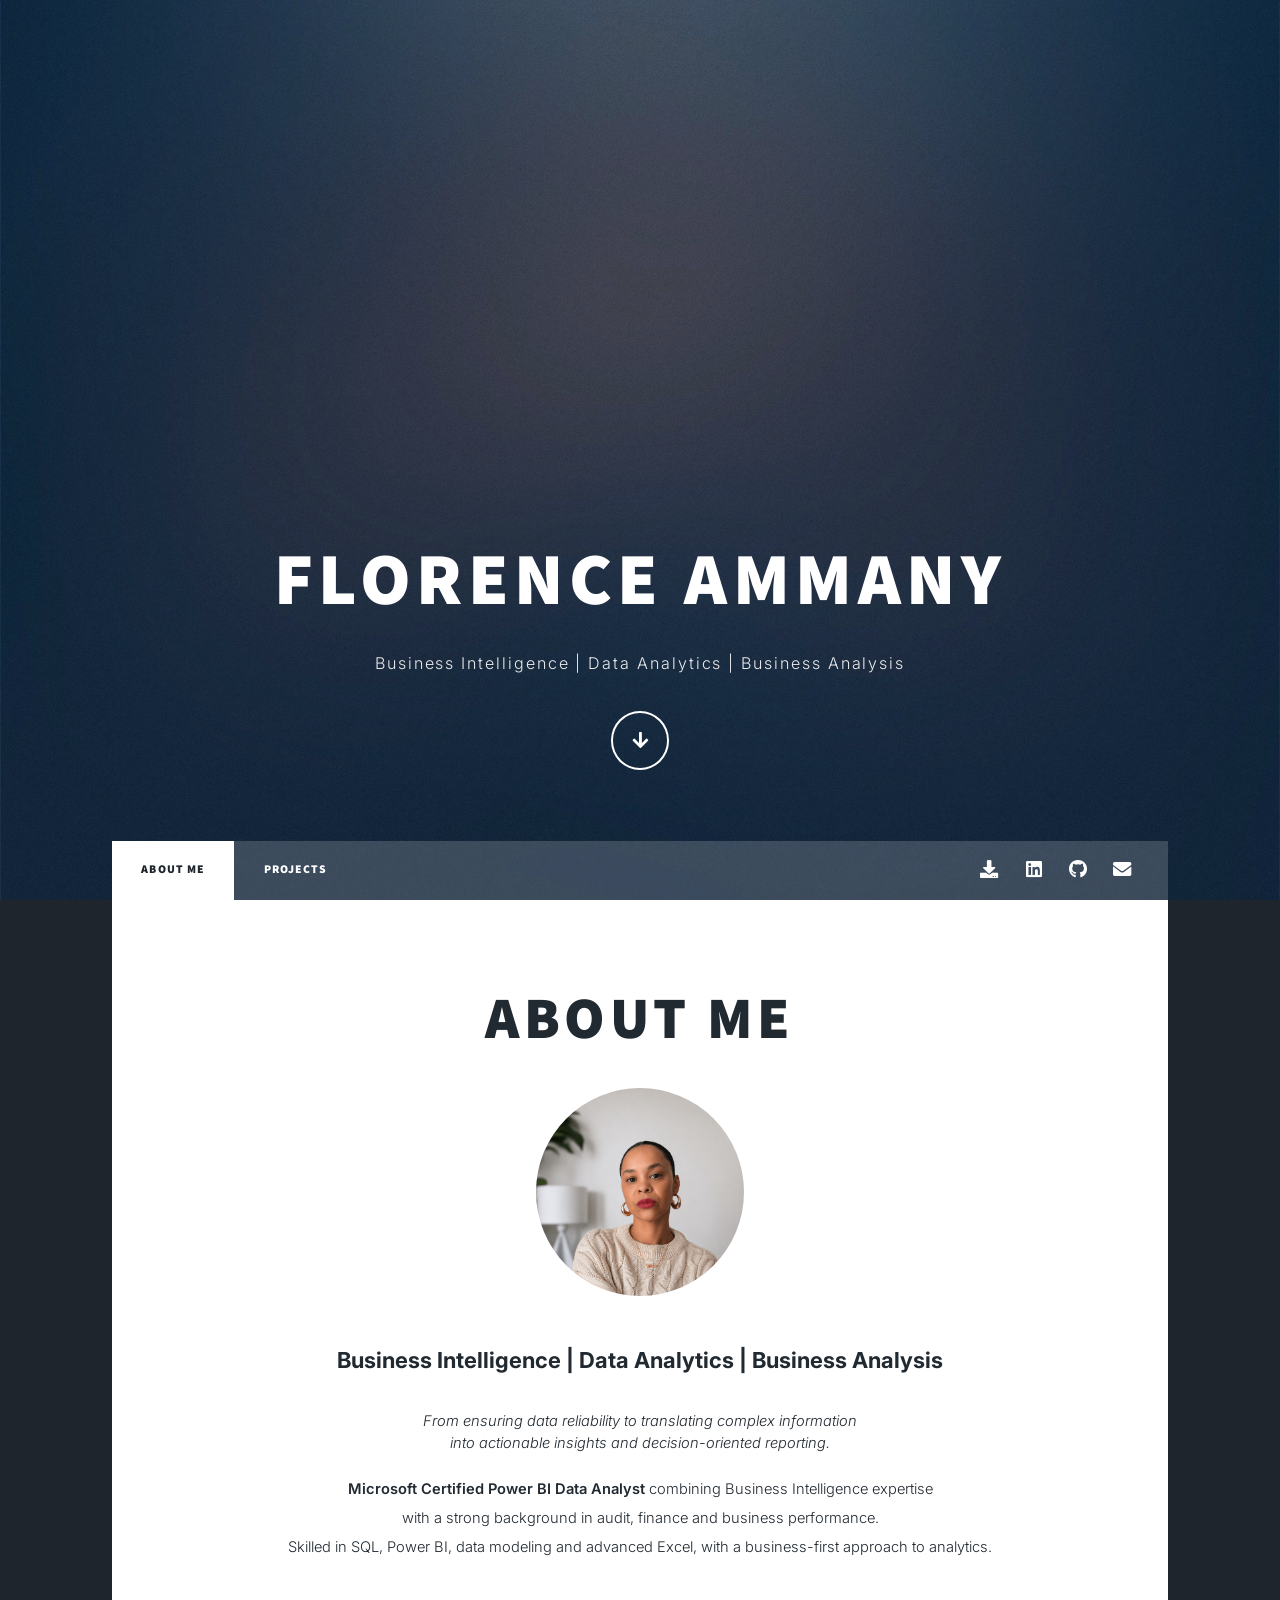
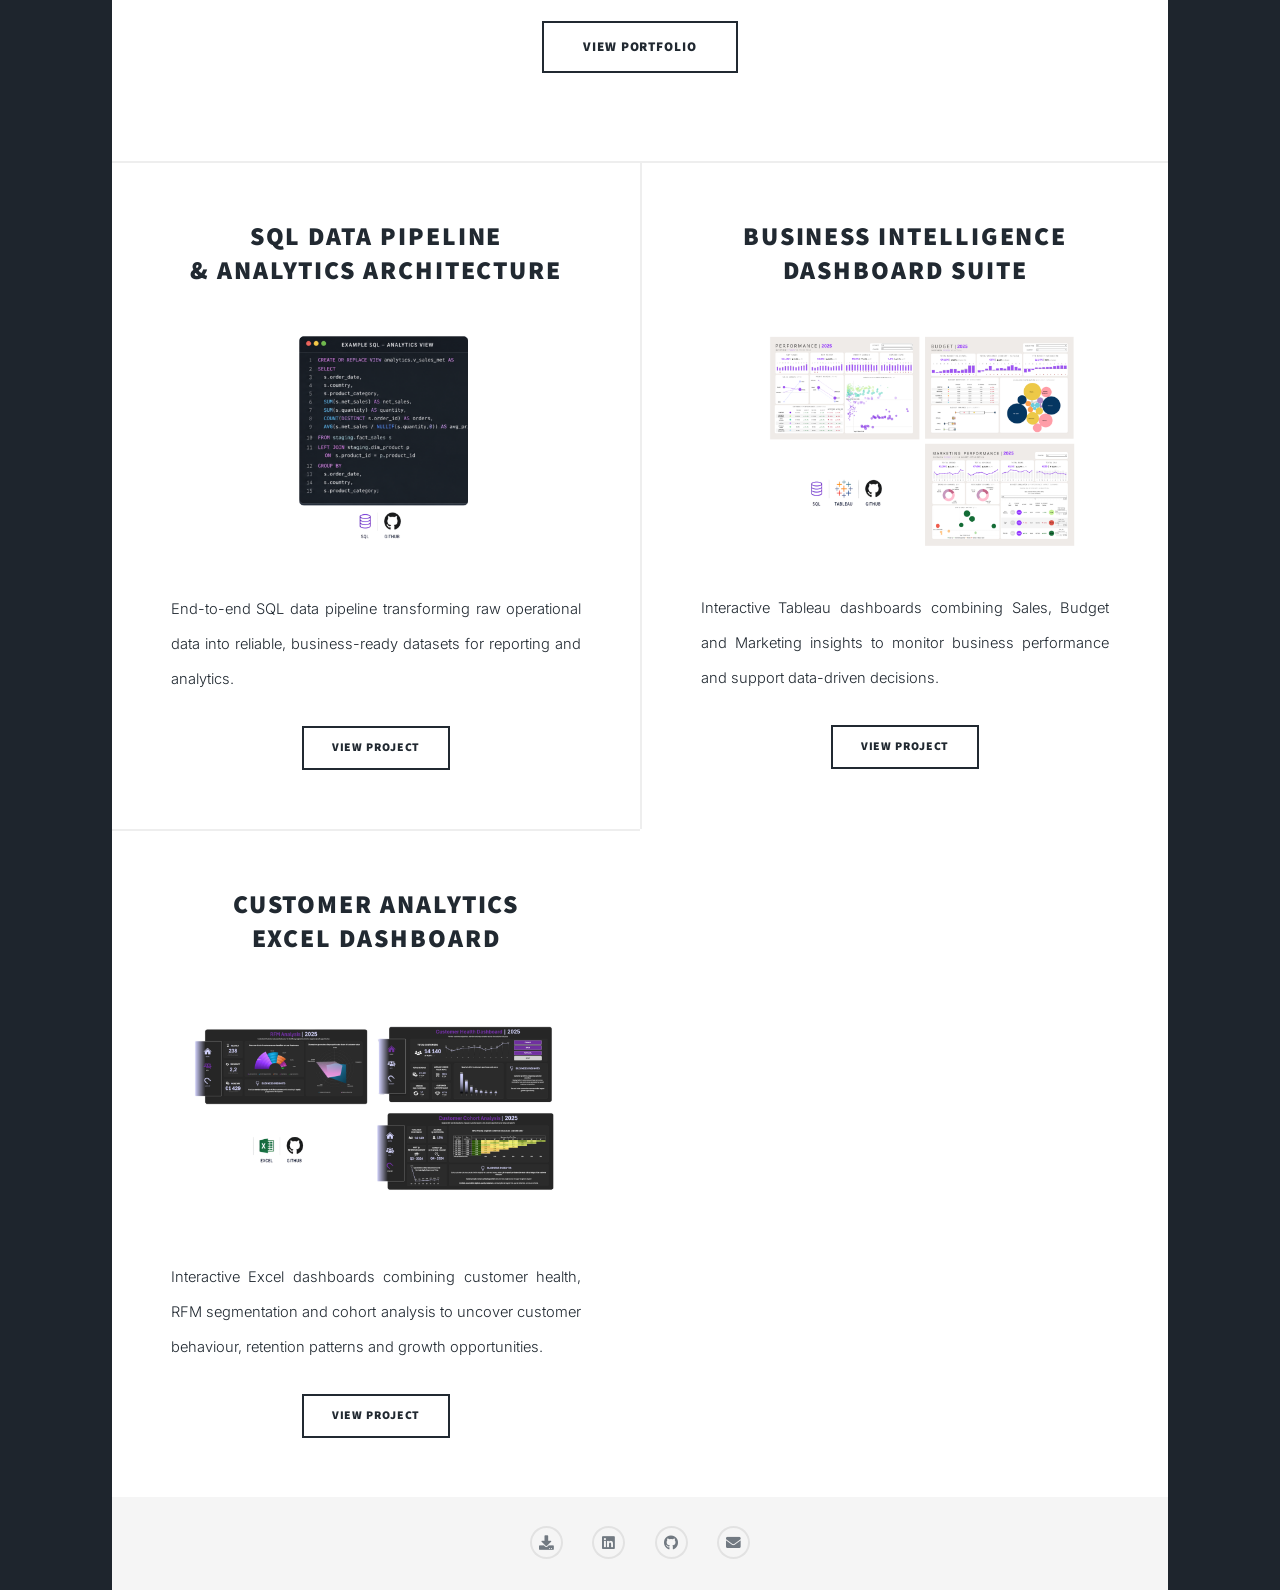
==== index.html @ 408c80a5 "Update index.html" ====
<!DOCTYPE HTML>
<!--
	Massively by HTML5 UP
	html5up.net | @ajlkn
	Free for personal and commercial use under the CCA 3.0 license (html5up.net/license)
-->
<html>
	<head>
		<title>Florence Ammany Portfolio</title>
		<meta charset="utf-8" />
		<meta name="viewport" content="width=device-width, initial-scale=1, user-scalable=no" />
		<link rel="stylesheet" href="assets/css/main.css" />
		<link rel="preconnect" href="https://fonts.googleapis.com">
		<link rel="preconnect" href="https://fonts.gstatic.com" crossorigin>
		<link href="https://fonts.googleapis.com/css2?family=Inter:wght@300;400;500;600&display=swap" rel="stylesheet">
		<noscript><link rel="stylesheet" href="assets/css/noscript.css" /></noscript>
	</head>
	<body class="is-preload">

		<!-- Wrapper -->
			<div id="wrapper" class="fade-in">

				<!-- Intro -->
					<div id="intro">
						<h1>Florence Ammany
						</h1>
						<p class="job-title"> Business Intelligence | Data Analytics | Business Analysis</p>
						<ul class="actions">
							<li><a href="#header" class="button icon solid solo fa-arrow-down scrolly">Continue</a></li>
						</ul>
					</div>

				<!-- Header -->
					<header id="header">
						<a href="index.html" class="logo">Portfolio</a>
					</header>

				<!-- Nav -->
					<nav id="nav">
						<ul class="links">
							<li class="active"><a href="index.html">About Me</a></li>
							<li><a href="#projects" class="scrolly">Projects</a></li>
						</ul>
						<ul class="icons">
							<li><a href="documents/Florence_Ammany_CV.pdf" class="icon solid fa-download" target="_blank" download><span class="label">Download CV</span></a></li>
							<li><a href="https://www.linkedin.com/in/florence-ammany-75029a367/" class="icon brands fa-linkedin"><span class="label">LinkedIn</span></a></li>
							<li><a href="https://github.com/ammflo-ops" class="icon brands fa-github"><span class="label">GitHub</span></a></li>
							<li><a href="mailto:ammany.florence@gmail.com"class="icon solid fa-envelope"><span class="label">Email</span></a></li>
						</ul>
					</nav>

				<!-- Main -->
					<div id="main">

						<!-- Featured Post -->
							<article class="post featured">
								<header class="major">
									<h2>About me</h2>
									<a href="#" class="image profile"><img src="images/FA.png" alt="Florence Ammany" /></a>
									<p><strong class="about-title">Business Intelligence | Data Analytics | Business Analysis</strong><br /></p>
									<p class="tagline">From ensuring data reliability to translating complex information<br />into actionable insights and decision-oriented reporting.</p>
									<p class="about-description"><strong>Microsoft Certified Power BI Data Analyst </strong>combining Business Intelligence expertise<br />with a strong background in audit, finance and business performance.
<br />Skilled in SQL, Power BI, data modeling and advanced Excel, with a business-first approach to analytics.</p>
								</header>
								<ul class="actions special">
									<li><a href="#projects" class="button large scrolly">View Portfolio</a></li>
								</ul>
							</article>

						<!-- Posts -->
							<section id="projects" class="posts">
								<article>
									<header>
										<h2>SQL Data Pipeline<br />
										& Analytics Architecture</h2>
									</header>
									<a href="https://github.com/ammflo-ops/NAVA-00-Technical-Foundation/blob/main/README.md" class="image fit"><img src="images/sql.png" alt="photo" /></a>
									<p>End-to-end SQL data pipeline transforming raw operational data into reliable, business-ready datasets for reporting and analytics.</p>
									<ul class="actions special">
										<li><a href="https://github.com/ammflo-ops/NAVA-00-Technical-Foundation/blob/main/README.md" class="button">View Project</a></li>
									</ul>
								</article>
								<article>
									<header>
										<h2>Business Intelligence<br />
										Dashboard Suite</h2>
									</header>
									<a href="https://github.com/ammflo-ops/NAVA-Business-Intelligence-Portfolio/blob/main/README.md" class="image fit"><img src="images/business_intelligence.png" alt="" /></a>
									<p>Interactive Tableau dashboards combining Sales, Budget and Marketing insights to monitor business performance and support data-driven decisions.</p>
									<ul class="actions special">
										<li><a href="https://github.com/ammflo-ops/NAVA-Business-Intelligence-Portfolio/blob/main/README.md" class="button">View Project</a></li>
									</ul>
								</article>
								<article>
									<header>
										<h2>CUSTOMER ANALYTICS<br />
										Excel dashboard</h2>
									</header>
									<a href="https://github.com/ammflo-ops/NAVA-Customer-Analytics-Excel/blob/main/README.md" class="image fit"><img src="images/customers.png" alt="" /></a>
									<p>Interactive Excel dashboards combining customer health, RFM segmentation and cohort analysis to uncover customer behaviour, retention patterns and growth opportunities.</p>
									<ul class="actions special">
										<li><a href="https://github.com/ammflo-ops/NAVA-Customer-Analytics-Excel/blob/main/README.md" class="button">View Project</a></li>
									</ul>
								</article>
							</section>

						

					</div>

				<!-- Footer -->
					<footer id="footer">
    <section class="footer-content">

        <ul class="icons alt">
            <li>
                <a href="documents/Florence_Ammany_CV.pdf"
                   class="icon solid fa-download"
                   target="_blank"
                   download>
                    <span class="label">Download CV</span>
                </a>
            </li>

            <li>
                <a href="https://www.linkedin.com/in/florence-ammany-75029a367/"
                   class="icon brands fa-linkedin"
                   target="_blank">
                    <span class="label">LinkedIn</span>
                </a>
            </li>

            <li>
                <a href="https://github.com/ammflo-ops"
                   class="icon brands fa-github"
                   target="_blank">
                    <span class="label">GitHub</span>
                </a>
            </li>
			<li>
        <a href="mailto:ammany.florence@gmail.com"
           class="icon solid fa-envelope">
            <span class="label">Email</span>
        </a>
    </li>
        </ul>

			</div>

		<!-- Scripts -->
			<script src="assets/js/jquery.min.js"></script>
			<script src="assets/js/jquery.scrollex.min.js"></script>
			<script src="assets/js/jquery.scrolly.min.js"></script>
			<script src="assets/js/browser.min.js"></script>
			<script src="assets/js/breakpoints.min.js"></script>
			<script src="assets/js/util.js"></script>
			<script src="assets/js/main.js"></script>

	</body>
</html>
---- assets/css/main.css ----
@import url(fontawesome-all.min.css);
@import url("https://fonts.googleapis.com/css?family=Merriweather:300,700,300italic,700italic|Source+Sans+Pro:900");

/*
	Massively by HTML5 UP
	html5up.net | @ajlkn
	Free for personal and commercial use under the CCA 3.0 license (html5up.net/license)
*/

html, body, div, span, applet, object,
iframe, h1, h2, h3, h4, h5, h6, p, blockquote,
pre, a, abbr, acronym, address, big, cite,
code, del, dfn, em, img, ins, kbd, q, s, samp,
small, strike, strong, sub, sup, tt, var, b,
u, i, center, dl, dt, dd, ol, ul, li, fieldset,
form, label, legend, table, caption, tbody,
tfoot, thead, tr, th, td, article, aside,
canvas, details, embed, figure, figcaption,
footer, header, hgroup, menu, nav, output, ruby,
section, summary, time, mark, audio, video {
	margin: 0;
	padding: 0;
	border: 0;
	font-size: 100%;
	font: inherit;
	vertical-align: baseline;}

article, aside, details, figcaption, figure,
footer, header, hgroup, menu, nav, section {
	display: block;}

body {
	line-height: 1;
}

ol, ul {
	list-style: none;
}

blockquote, q {
	quotes: none;
}

	blockquote:before, blockquote:after, q:before, q:after {
		content: '';
		content: none;
	}

table {
	border-collapse: collapse;
	border-spacing: 0;
}

body {
	-webkit-text-size-adjust: none;
}

mark {
	background-color: transparent;
	color: inherit;
}

input::-moz-focus-inner {
	border: 0;
	padding: 0;
}

input, select, textarea {
	-moz-appearance: none;
	-webkit-appearance: none;
	-ms-appearance: none;
	appearance: none;
}

/* Basic */

	@-ms-viewport {
		width: device-width;
	}

	body {
		-ms-overflow-style: scrollbar;
	}

	@media screen and (max-width: 480px) {

		html, body {
			min-width: 320px;
		}

	}

	html {
		box-sizing: border-box;
	}

	*, *:before, *:after {
		box-sizing: inherit;
	}

	body {
		background-color: #1e252d;
	}

		body.is-preload *, body.is-preload *:before, body.is-preload *:after {
			-moz-animation: none !important;
			-webkit-animation: none !important;
			-ms-animation: none !important;
			animation: none !important;
			-moz-transition: none !important;
			-webkit-transition: none !important;
			-ms-transition: none !important;
			transition: none !important;
		}

/* Type */

	html {
		font-size: 16pt;
	}

		@media screen and (max-width: 1680px) {

			html {
				font-size: 12pt;
			}

		}

		@media screen and (max-width: 1280px) {

			html {
				font-size: 11pt;
			}

		}

		@media screen and (max-width: 360px) {

			html {
				font-size: 10pt;
			}

		}

	body {
		color: #212931;
	}

	body, input, select, textarea {
		font-family: "Inter", sans-serif;
		font-weight: 300;
		font-size: 1rem;
		line-height: 2.375;
	}

	a {
		-moz-transition: color 0.2s ease-in-out, background-color 0.2s ease-in-out, border-color 0.2s ease-in-out, box-shadow 0.2s ease-in-out;
		-webkit-transition: color 0.2s ease-in-out, background-color 0.2s ease-in-out, border-color 0.2s ease-in-out, box-shadow 0.2s ease-in-out;
		-ms-transition: color 0.2s ease-in-out, background-color 0.2s ease-in-out, border-color 0.2s ease-in-out, box-shadow 0.2s ease-in-out;
		transition: color 0.2s ease-in-out, background-color 0.2s ease-in-out, border-color 0.2s ease-in-out, box-shadow 0.2s ease-in-out;
		border-bottom: dotted 1px;
		text-decoration: none;
	}

		a:hover {
			border-bottom-color: transparent;
		}

	strong, b {
		font-weight: 600;
	}

	em, i {
		font-style: normal;
	}

	p {
		text-align: justify;
		margin: 0 0 2rem 0;
	}

	h1, h2, h3, h4, h5, h6 {
		font-family: "Source Sans Pro", Helvetica, sans-serif;
		font-weight: 900;
		line-height: 1.5;
		letter-spacing: 0.075em;
		text-transform: uppercase;
		margin: 0 0 1rem 0;
	}

		h1 a, h2 a, h3 a, h4 a, h5 a, h6 a {
			border-bottom: 0;
			color: inherit;
			text-decoration: none;
		}

	h1 {
		font-size: 4rem;
		line-height: 1.1;
		margin: 0 0 2rem 0;
	}

	h2 {
		font-size: 1.75rem;
		line-height: 1.3;
		margin: 0 0 1.5rem 0;
	}

	h3 {
		font-size: 1.25rem;
		margin: 0 0 1.5rem 0;
	}

	h4 {
		font-size: 1rem;
	}

	h5 {
		font-size: 0.9rem;
	}

	h6 {
		font-size: 0.8rem;
	}

	sub {
		font-size: 0.8rem;
		position: relative;
		top: 0.5rem;
	}

	sup {
		font-size: 0.8rem;
		position: relative;
		top: -0.5rem;
	}

	blockquote {
		border-left: solid 4px;
		font-style: normal;
		margin: 0 0 2rem 0;
		padding: 0.5rem 0 0.5rem 2rem;
	}

	code {
		border: solid 2px;
		font-family: "Courier New", monospace;
		font-size: 0.9rem;
		margin: 0 0.25rem;
		padding: 0.25rem 0.65rem;
	}

	pre {
		-webkit-overflow-scrolling: touch;
		font-family: "Courier New", monospace;
		font-size: 0.9rem;
		margin: 0 0 2rem 0;
	}

		pre code {
			display: block;
			line-height: 1.75;
			padding: 1rem 1.5rem;
			overflow-x: auto;
		}

	hr {
		border: 0;
		border-bottom: solid 2px;
		margin: 3rem 0;
	}

		hr.major {
			margin: 5rem 0;
		}

	.align-left {
		text-align: left;
	}

	.align-center {
		text-align: center;
	}

	.align-right {
		text-align: right;
	}

	input, select, textarea {
		color: #212931;
	}

	a {
		color: #212931;
		border-bottom-color: rgba(33, 41, 49, 0.5);
	}

		a:hover {
			border-bottom-color: transparent;
			color: #18bfef !important;
		}

	strong, b {
		color: #212931;
	}

	h1, h2, h3, h4, h5, h6 {
		color: #212931;
	}

	blockquote {
		border-left-color: #eeeeee;
	}

	code {
		background: rgba(220, 220, 220, 0.25);
		border-color: #eeeeee;
	}

	hr {
		border-bottom-color: #eeeeee;
	}

/* Row */

	.row {
		display: flex;
		flex-wrap: wrap;
		box-sizing: border-box;
		align-items: stretch;
	}

		.row > * {
			box-sizing: border-box;
		}

		.row.gtr-uniform > * > :last-child {
			margin-bottom: 0;
		}

		.row.aln-left {
			justify-content: flex-start;
		}

		.row.aln-center {
			justify-content: center;
		}

		.row.aln-right {
			justify-content: flex-end;
		}

		.row.aln-top {
			align-items: flex-start;
		}

		.row.aln-middle {
			align-items: center;
		}

		.row.aln-bottom {
			align-items: flex-end;
		}

		.row > .imp {
			order: -1;
		}

		.row > .col-1 {
			width: 8.33333%;
		}

		.row > .off-1 {
			margin-left: 8.33333%;
		}

		.row > .col-2 {
			width: 16.66667%;
		}

		.row > .off-2 {
			margin-left: 16.66667%;
		}

		.row > .col-3 {
			width: 25%;
		}

		.row > .off-3 {
			margin-left: 25%;
		}

		.row > .col-4 {
			width: 33.33333%;
		}

		.row > .off-4 {
			margin-left: 33.33333%;
		}

		.row > .col-5 {
			width: 41.66667%;
		}

		.row > .off-5 {
			margin-left: 41.66667%;
		}

		.row > .col-6 {
			width: 50%;
		}

		.row > .off-6 {
			margin-left: 50%;
		}

		.row > .col-7 {
			width: 58.33333%;
		}

		.row > .off-7 {
			margin-left: 58.33333%;
		}

		.row > .col-8 {
			width: 66.66667%;
		}

		.row > .off-8 {
			margin-left: 66.66667%;
		}

		.row > .col-9 {
			width: 75%;
		}

		.row > .off-9 {
			margin-left: 75%;
		}

		.row > .col-10 {
			width: 83.33333%;
		}

		.row > .off-10 {
			margin-left: 83.33333%;
		}

		.row > .col-11 {
			width: 91.66667%;
		}

		.row > .off-11 {
			margin-left: 91.66667%;
		}

		.row > .col-12 {
			width: 100%;
		}

		.row > .off-12 {
			margin-left: 100%;
		}

		.row.gtr-0 {
			margin-top: 0;
			margin-left: 0rem;
		}

			.row.gtr-0 > * {
				padding: 0 0 0 0rem;
			}

			.row.gtr-0.gtr-uniform {
				margin-top: 0rem;
			}

				.row.gtr-0.gtr-uniform > * {
					padding-top: 0rem;
				}

		.row.gtr-25 {
			margin-top: 0;
			margin-left: -0.375rem;
		}

			.row.gtr-25 > * {
				padding: 0 0 0 0.375rem;
			}

			.row.gtr-25.gtr-uniform {
				margin-top: -0.375rem;
			}

				.row.gtr-25.gtr-uniform > * {
					padding-top: 0.375rem;
				}

		.row.gtr-50 {
			margin-top: 0;
			margin-left: -0.75rem;
		}

			.row.gtr-50 > * {
				padding: 0 0 0 0.75rem;
			}

			.row.gtr-50.gtr-uniform {
				margin-top: -0.75rem;
			}

				.row.gtr-50.gtr-uniform > * {
					padding-top: 0.75rem;
				}

		.row {
			margin-top: 0;
			margin-left: -1.5rem;
		}

			.row > * {
				padding: 0 0 0 1.5rem;
			}

			.row.gtr-uniform {
				margin-top: -1.5rem;
			}

				.row.gtr-uniform > * {
					padding-top: 1.5rem;
				}

		.row.gtr-150 {
			margin-top: 0;
			margin-left: -2.25rem;
		}

			.row.gtr-150 > * {
				padding: 0 0 0 2.25rem;
			}

			.row.gtr-150.gtr-uniform {
				margin-top: -2.25rem;
			}

				.row.gtr-150.gtr-uniform > * {
					padding-top: 2.25rem;
				}

		.row.gtr-200 {
			margin-top: 0;
			margin-left: -3rem;
		}

			.row.gtr-200 > * {
				padding: 0 0 0 3rem;
			}

			.row.gtr-200.gtr-uniform {
				margin-top: -3rem;
			}

				.row.gtr-200.gtr-uniform > * {
					padding-top: 3rem;
				}

		@media screen and (max-width: 1680px) {

			.row {
				display: flex;
				flex-wrap: wrap;
				box-sizing: border-box;
				align-items: stretch;
			}

				.row > * {
					box-sizing: border-box;
				}

				.row.gtr-uniform > * > :last-child {
					margin-bottom: 0;
				}

				.row.aln-left {
					justify-content: flex-start;
				}

				.row.aln-center {
					justify-content: center;
				}

				.row.aln-right {
					justify-content: flex-end;
				}

				.row.aln-top {
					align-items: flex-start;
				}

				.row.aln-middle {
					align-items: center;
				}

				.row.aln-bottom {
					align-items: flex-end;
				}

				.row > .imp-xlarge {
					order: -1;
				}

				.row > .col-1-xlarge {
					width: 8.33333%;
				}

				.row > .off-1-xlarge {
					margin-left: 8.33333%;
				}

				.row > .col-2-xlarge {
					width: 16.66667%;
				}

				.row > .off-2-xlarge {
					margin-left: 16.66667%;
				}

				.row > .col-3-xlarge {
					width: 25%;
				}

				.row > .off-3-xlarge {
					margin-left: 25%;
				}

				.row > .col-4-xlarge {
					width: 33.33333%;
				}

				.row > .off-4-xlarge {
					margin-left: 33.33333%;
				}

				.row > .col-5-xlarge {
					width: 41.66667%;
				}

				.row > .off-5-xlarge {
					margin-left: 41.66667%;
				}

				.row > .col-6-xlarge {
					width: 50%;
				}

				.row > .off-6-xlarge {
					margin-left: 50%;
				}

				.row > .col-7-xlarge {
					width: 58.33333%;
				}

				.row > .off-7-xlarge {
					margin-left: 58.33333%;
				}

				.row > .col-8-xlarge {
					width: 66.66667%;
				}

				.row > .off-8-xlarge {
					margin-left: 66.66667%;
				}

				.row > .col-9-xlarge {
					width: 75%;
				}

				.row > .off-9-xlarge {
					margin-left: 75%;
				}

				.row > .col-10-xlarge {
					width: 83.33333%;
				}

				.row > .off-10-xlarge {
					margin-left: 83.33333%;
				}

				.row > .col-11-xlarge {
					width: 91.66667%;
				}

				.row > .off-11-xlarge {
					margin-left: 91.66667%;
				}

				.row > .col-12-xlarge {
					width: 100%;
				}

				.row > .off-12-xlarge {
					margin-left: 100%;
				}

				.row.gtr-0 {
					margin-top: 0;
					margin-left: 0rem;
				}

					.row.gtr-0 > * {
						padding: 0 0 0 0rem;
					}

					.row.gtr-0.gtr-uniform {
						margin-top: 0rem;
					}

						.row.gtr-0.gtr-uniform > * {
							padding-top: 0rem;
						}

				.row.gtr-25 {
					margin-top: 0;
					margin-left: -0.375rem;
				}

					.row.gtr-25 > * {
						padding: 0 0 0 0.375rem;
					}

					.row.gtr-25.gtr-uniform {
						margin-top: -0.375rem;
					}

						.row.gtr-25.gtr-uniform > * {
							padding-top: 0.375rem;
						}

				.row.gtr-50 {
					margin-top: 0;
					margin-left: -0.75rem;
				}

					.row.gtr-50 > * {
						padding: 0 0 0 0.75rem;
					}

					.row.gtr-50.gtr-uniform {
						margin-top: -0.75rem;
					}

						.row.gtr-50.gtr-uniform > * {
							padding-top: 0.75rem;
						}

				.row {
					margin-top: 0;
					margin-left: -1.5rem;
				}

					.row > * {
						padding: 0 0 0 1.5rem;
					}

					.row.gtr-uniform {
						margin-top: -1.5rem;
					}

						.row.gtr-uniform > * {
							padding-top: 1.5rem;
						}

				.row.gtr-150 {
					margin-top: 0;
					margin-left: -2.25rem;
				}

					.row.gtr-150 > * {
						padding: 0 0 0 2.25rem;
					}

					.row.gtr-150.gtr-uniform {
						margin-top: -2.25rem;
					}

						.row.gtr-150.gtr-uniform > * {
							padding-top: 2.25rem;
						}

				.row.gtr-200 {
					margin-top: 0;
					margin-left: -3rem;
				}

					.row.gtr-200 > * {
						padding: 0 0 0 3rem;
					}

					.row.gtr-200.gtr-uniform {
						margin-top: -3rem;
					}

						.row.gtr-200.gtr-uniform > * {
							padding-top: 3rem;
						}

		}

		@media screen and (max-width: 1280px) {

			.row {
				display: flex;
				flex-wrap: wrap;
				box-sizing: border-box;
				align-items: stretch;
			}

				.row > * {
					box-sizing: border-box;
				}

				.row.gtr-uniform > * > :last-child {
					margin-bottom: 0;
				}

				.row.aln-left {
					justify-content: flex-start;
				}

				.row.aln-center {
					justify-content: center;
				}

				.row.aln-right {
					justify-content: flex-end;
				}

				.row.aln-top {
					align-items: flex-start;
				}

				.row.aln-middle {
					align-items: center;
				}

				.row.aln-bottom {
					align-items: flex-end;
				}

				.row > .imp-large {
					order: -1;
				}

				.row > .col-1-large {
					width: 8.33333%;
				}

				.row > .off-1-large {
					margin-left: 8.33333%;
				}

				.row > .col-2-large {
					width: 16.66667%;
				}

				.row > .off-2-large {
					margin-left: 16.66667%;
				}

				.row > .col-3-large {
					width: 25%;
				}

				.row > .off-3-large {
					margin-left: 25%;
				}

				.row > .col-4-large {
					width: 33.33333%;
				}

				.row > .off-4-large {
					margin-left: 33.33333%;
				}

				.row > .col-5-large {
					width: 41.66667%;
				}

				.row > .off-5-large {
					margin-left: 41.66667%;
				}

				.row > .col-6-large {
					width: 50%;
				}

				.row > .off-6-large {
					margin-left: 50%;
				}

				.row > .col-7-large {
					width: 58.33333%;
				}

				.row > .off-7-large {
					margin-left: 58.33333%;
				}

				.row > .col-8-large {
					width: 66.66667%;
				}

				.row > .off-8-large {
					margin-left: 66.66667%;
				}

				.row > .col-9-large {
					width: 75%;
				}

				.row > .off-9-large {
					margin-left: 75%;
				}

				.row > .col-10-large {
					width: 83.33333%;
				}

				.row > .off-10-large {
					margin-left: 83.33333%;
				}

				.row > .col-11-large {
					width: 91.66667%;
				}

				.row > .off-11-large {
					margin-left: 91.66667%;
				}

				.row > .col-12-large {
					width: 100%;
				}

				.row > .off-12-large {
					margin-left: 100%;
				}

				.row.gtr-0 {
					margin-top: 0;
					margin-left: 0rem;
				}

					.row.gtr-0 > * {
						padding: 0 0 0 0rem;
					}

					.row.gtr-0.gtr-uniform {
						margin-top: 0rem;
					}

						.row.gtr-0.gtr-uniform > * {
							padding-top: 0rem;
						}

				.row.gtr-25 {
					margin-top: 0;
					margin-left: -0.375rem;
				}

					.row.gtr-25 > * {
						padding: 0 0 0 0.375rem;
					}

					.row.gtr-25.gtr-uniform {
						margin-top: -0.375rem;
					}

						.row.gtr-25.gtr-uniform > * {
							padding-top: 0.375rem;
						}

				.row.gtr-50 {
					margin-top: 0;
					margin-left: -0.75rem;
				}

					.row.gtr-50 > * {
						padding: 0 0 0 0.75rem;
					}

					.row.gtr-50.gtr-uniform {
						margin-top: -0.75rem;
					}

						.row.gtr-50.gtr-uniform > * {
							padding-top: 0.75rem;
						}

				.row {
					margin-top: 0;
					margin-left: -1.5rem;
				}

					.row > * {
						padding: 0 0 0 1.5rem;
					}

					.row.gtr-uniform {
						margin-top: -1.5rem;
					}

						.row.gtr-uniform > * {
							padding-top: 1.5rem;
						}

				.row.gtr-150 {
					margin-top: 0;
					margin-left: -2.25rem;
				}

					.row.gtr-150 > * {
						padding: 0 0 0 2.25rem;
					}

					.row.gtr-150.gtr-uniform {
						margin-top: -2.25rem;
					}

						.row.gtr-150.gtr-uniform > * {
							padding-top: 2.25rem;
						}

				.row.gtr-200 {
					margin-top: 0;
					margin-left: -3rem;
				}

					.row.gtr-200 > * {
						padding: 0 0 0 3rem;
					}

					.row.gtr-200.gtr-uniform {
						margin-top: -3rem;
					}

						.row.gtr-200.gtr-uniform > * {
							padding-top: 3rem;
						}

		}

		@media screen and (max-width: 980px) {

			.row {
				display: flex;
				flex-wrap: wrap;
				box-sizing: border-box;
				align-items: stretch;
			}

				.row > * {
					box-sizing: border-box;
				}

				.row.gtr-uniform > * > :last-child {
					margin-bottom: 0;
				}

				.row.aln-left {
					justify-content: flex-start;
				}

				.row.aln-center {
					justify-content: center;
				}

				.row.aln-right {
					justify-content: flex-end;
				}

				.row.aln-top {
					align-items: flex-start;
				}

				.row.aln-middle {
					align-items: center;
				}

				.row.aln-bottom {
					align-items: flex-end;
				}

				.row > .imp-medium {
					order: -1;
				}

				.row > .col-1-medium {
					width: 8.33333%;
				}

				.row > .off-1-medium {
					margin-left: 8.33333%;
				}

				.row > .col-2-medium {
					width: 16.66667%;
				}

				.row > .off-2-medium {
					margin-left: 16.66667%;
				}

				.row > .col-3-medium {
					width: 25%;
				}

				.row > .off-3-medium {
					margin-left: 25%;
				}

				.row > .col-4-medium {
					width: 33.33333%;
				}

				.row > .off-4-medium {
					margin-left: 33.33333%;
				}

				.row > .col-5-medium {
					width: 41.66667%;
				}

				.row > .off-5-medium {
					margin-left: 41.66667%;
				}

				.row > .col-6-medium {
					width: 50%;
				}

				.row > .off-6-medium {
					margin-left: 50%;
				}

				.row > .col-7-medium {
					width: 58.33333%;
				}

				.row > .off-7-medium {
					margin-left: 58.33333%;
				}

				.row > .col-8-medium {
					width: 66.66667%;
				}

				.row > .off-8-medium {
					margin-left: 66.66667%;
				}

				.row > .col-9-medium {
					width: 75%;
				}

				.row > .off-9-medium {
					margin-left: 75%;
				}

				.row > .col-10-medium {
					width: 83.33333%;
				}

				.row > .off-10-medium {
					margin-left: 83.33333%;
				}

				.row > .col-11-medium {
					width: 91.66667%;
				}

				.row > .off-11-medium {
					margin-left: 91.66667%;
				}

				.row > .col-12-medium {
					width: 100%;
				}

				.row > .off-12-medium {
					margin-left: 100%;
				}

				.row.gtr-0 {
					margin-top: 0;
					margin-left: 0rem;
				}

					.row.gtr-0 > * {
						padding: 0 0 0 0rem;
					}

					.row.gtr-0.gtr-uniform {
						margin-top: 0rem;
					}

						.row.gtr-0.gtr-uniform > * {
							padding-top: 0rem;
						}

				.row.gtr-25 {
					margin-top: 0;
					margin-left: -0.375rem;
				}

					.row.gtr-25 > * {
						padding: 0 0 0 0.375rem;
					}

					.row.gtr-25.gtr-uniform {
						margin-top: -0.375rem;
					}

						.row.gtr-25.gtr-uniform > * {
							padding-top: 0.375rem;
						}

				.row.gtr-50 {
					margin-top: 0;
					margin-left: -0.75rem;
				}

					.row.gtr-50 > * {
						padding: 0 0 0 0.75rem;
					}

					.row.gtr-50.gtr-uniform {
						margin-top: -0.75rem;
					}

						.row.gtr-50.gtr-uniform > * {
							padding-top: 0.75rem;
						}

				.row {
					margin-top: 0;
					margin-left: -1.5rem;
				}

					.row > * {
						padding: 0 0 0 1.5rem;
					}

					.row.gtr-uniform {
						margin-top: -1.5rem;
					}

						.row.gtr-uniform > * {
							padding-top: 1.5rem;
						}

				.row.gtr-150 {
					margin-top: 0;
					margin-left: -2.25rem;
				}

					.row.gtr-150 > * {
						padding: 0 0 0 2.25rem;
					}

					.row.gtr-150.gtr-uniform {
						margin-top: -2.25rem;
					}

						.row.gtr-150.gtr-uniform > * {
							padding-top: 2.25rem;
						}

				.row.gtr-200 {
					margin-top: 0;
					margin-left: -3rem;
				}

					.row.gtr-200 > * {
						padding: 0 0 0 3rem;
					}

					.row.gtr-200.gtr-uniform {
						margin-top: -3rem;
					}

						.row.gtr-200.gtr-uniform > * {
							padding-top: 3rem;
						}

		}

		@media screen and (max-width: 736px) {

			.row {
				display: flex;
				flex-wrap: wrap;
				box-sizing: border-box;
				align-items: stretch;
			}

				.row > * {
					box-sizing: border-box;
				}

				.row.gtr-uniform > * > :last-child {
					margin-bottom: 0;
				}

				.row.aln-left {
					justify-content: flex-start;
				}

				.row.aln-center {
					justify-content: center;
				}

				.row.aln-right {
					justify-content: flex-end;
				}

				.row.aln-top {
					align-items: flex-start;
				}

				.row.aln-middle {
					align-items: center;
				}

				.row.aln-bottom {
					align-items: flex-end;
				}

				.row > .imp-small {
					order: -1;
				}

				.row > .col-1-small {
					width: 8.33333%;
				}

				.row > .off-1-small {
					margin-left: 8.33333%;
				}

				.row > .col-2-small {
					width: 16.66667%;
				}

				.row > .off-2-small {
					margin-left: 16.66667%;
				}

				.row > .col-3-small {
					width: 25%;
				}

				.row > .off-3-small {
					margin-left: 25%;
				}

				.row > .col-4-small {
					width: 33.33333%;
				}

				.row > .off-4-small {
					margin-left: 33.33333%;
				}

				.row > .col-5-small {
					width: 41.66667%;
				}

				.row > .off-5-small {
					margin-left: 41.66667%;
				}

				.row > .col-6-small {
					width: 50%;
				}

				.row > .off-6-small {
					margin-left: 50%;
				}

				.row > .col-7-small {
					width: 58.33333%;
				}

				.row > .off-7-small {
					margin-left: 58.33333%;
				}

				.row > .col-8-small {
					width: 66.66667%;
				}

				.row > .off-8-small {
					margin-left: 66.66667%;
				}

				.row > .col-9-small {
					width: 75%;
				}

				.row > .off-9-small {
					margin-left: 75%;
				}

				.row > .col-10-small {
					width: 83.33333%;
				}

				.row > .off-10-small {
					margin-left: 83.33333%;
				}

				.row > .col-11-small {
					width: 91.66667%;
				}

				.row > .off-11-small {
					margin-left: 91.66667%;
				}

				.row > .col-12-small {
					width: 100%;
				}

				.row > .off-12-small {
					margin-left: 100%;
				}

				.row.gtr-0 {
					margin-top: 0;
					margin-left: 0rem;
				}

					.row.gtr-0 > * {
						padding: 0 0 0 0rem;
					}

					.row.gtr-0.gtr-uniform {
						margin-top: 0rem;
					}

						.row.gtr-0.gtr-uniform > * {
							padding-top: 0rem;
						}

				.row.gtr-25 {
					margin-top: 0;
					margin-left: -0.375rem;
				}

					.row.gtr-25 > * {
						padding: 0 0 0 0.375rem;
					}

					.row.gtr-25.gtr-uniform {
						margin-top: -0.375rem;
					}

						.row.gtr-25.gtr-uniform > * {
							padding-top: 0.375rem;
						}

				.row.gtr-50 {
					margin-top: 0;
					margin-left: -0.75rem;
				}

					.row.gtr-50 > * {
						padding: 0 0 0 0.75rem;
					}

					.row.gtr-50.gtr-uniform {
						margin-top: -0.75rem;
					}

						.row.gtr-50.gtr-uniform > * {
							padding-top: 0.75rem;
						}

				.row {
					margin-top: 0;
					margin-left: -1.5rem;
				}

					.row > * {
						padding: 0 0 0 1.5rem;
					}

					.row.gtr-uniform {
						margin-top: -1.5rem;
					}

						.row.gtr-uniform > * {
							padding-top: 1.5rem;
						}

				.row.gtr-150 {
					margin-top: 0;
					margin-left: -2.25rem;
				}

					.row.gtr-150 > * {
						padding: 0 0 0 2.25rem;
					}

					.row.gtr-150.gtr-uniform {
						margin-top: -2.25rem;
					}

						.row.gtr-150.gtr-uniform > * {
							padding-top: 2.25rem;
						}

				.row.gtr-200 {
					margin-top: 0;
					margin-left: -3rem;
				}

					.row.gtr-200 > * {
						padding: 0 0 0 3rem;
					}

					.row.gtr-200.gtr-uniform {
						margin-top: -3rem;
					}

						.row.gtr-200.gtr-uniform > * {
							padding-top: 3rem;
						}

		}

		@media screen and (max-width: 480px) {

			.row {
				display: flex;
				flex-wrap: wrap;
				box-sizing: border-box;
				align-items: stretch;
			}

				.row > * {
					box-sizing: border-box;
				}

				.row.gtr-uniform > * > :last-child {
					margin-bottom: 0;
				}

				.row.aln-left {
					justify-content: flex-start;
				}

				.row.aln-center {
					justify-content: center;
				}

				.row.aln-right {
					justify-content: flex-end;
				}

				.row.aln-top {
					align-items: flex-start;
				}

				.row.aln-middle {
					align-items: center;
				}

				.row.aln-bottom {
					align-items: flex-end;
				}

				.row > .imp-xsmall {
					order: -1;
				}

				.row > .col-1-xsmall {
					width: 8.33333%;
				}

				.row > .off-1-xsmall {
					margin-left: 8.33333%;
				}

				.row > .col-2-xsmall {
					width: 16.66667%;
				}

				.row > .off-2-xsmall {
					margin-left: 16.66667%;
				}

				.row > .col-3-xsmall {
					width: 25%;
				}

				.row > .off-3-xsmall {
					margin-left: 25%;
				}

				.row > .col-4-xsmall {
					width: 33.33333%;
				}

				.row > .off-4-xsmall {
					margin-left: 33.33333%;
				}

				.row > .col-5-xsmall {
					width: 41.66667%;
				}

				.row > .off-5-xsmall {
					margin-left: 41.66667%;
				}

				.row > .col-6-xsmall {
					width: 50%;
				}

				.row > .off-6-xsmall {
					margin-left: 50%;
				}

				.row > .col-7-xsmall {
					width: 58.33333%;
				}

				.row > .off-7-xsmall {
					margin-left: 58.33333%;
				}

				.row > .col-8-xsmall {
					width: 66.66667%;
				}

				.row > .off-8-xsmall {
					margin-left: 66.66667%;
				}

				.row > .col-9-xsmall {
					width: 75%;
				}

				.row > .off-9-xsmall {
					margin-left: 75%;
				}

				.row > .col-10-xsmall {
					width: 83.33333%;
				}

				.row > .off-10-xsmall {
					margin-left: 83.33333%;
				}

				.row > .col-11-xsmall {
					width: 91.66667%;
				}

				.row > .off-11-xsmall {
					margin-left: 91.66667%;
				}

				.row > .col-12-xsmall {
					width: 100%;
				}

				.row > .off-12-xsmall {
					margin-left: 100%;
				}

				.row.gtr-0 {
					margin-top: 0;
					margin-left: 0rem;
				}

					.row.gtr-0 > * {
						padding: 0 0 0 0rem;
					}

					.row.gtr-0.gtr-uniform {
						margin-top: 0rem;
					}

						.row.gtr-0.gtr-uniform > * {
							padding-top: 0rem;
						}

				.row.gtr-25 {
					margin-top: 0;
					margin-left: -0.375rem;
				}

					.row.gtr-25 > * {
						padding: 0 0 0 0.375rem;
					}

					.row.gtr-25.gtr-uniform {
						margin-top: -0.375rem;
					}

						.row.gtr-25.gtr-uniform > * {
							padding-top: 0.375rem;
						}

				.row.gtr-50 {
					margin-top: 0;
					margin-left: -0.75rem;
				}

					.row.gtr-50 > * {
						padding: 0 0 0 0.75rem;
					}

					.row.gtr-50.gtr-uniform {
						margin-top: -0.75rem;
					}

						.row.gtr-50.gtr-uniform > * {
							padding-top: 0.75rem;
						}

				.row {
					margin-top: 0;
					margin-left: -1.5rem;
				}

					.row > * {
						padding: 0 0 0 1.5rem;
					}

					.row.gtr-uniform {
						margin-top: -1.5rem;
					}

						.row.gtr-uniform > * {
							padding-top: 1.5rem;
						}

				.row.gtr-150 {
					margin-top: 0;
					margin-left: -2.25rem;
				}

					.row.gtr-150 > * {
						padding: 0 0 0 2.25rem;
					}

					.row.gtr-150.gtr-uniform {
						margin-top: -2.25rem;
					}

						.row.gtr-150.gtr-uniform > * {
							padding-top: 2.25rem;
						}

				.row.gtr-200 {
					margin-top: 0;
					margin-left: -3rem;
				}

					.row.gtr-200 > * {
						padding: 0 0 0 3rem;
					}

					.row.gtr-200.gtr-uniform {
						margin-top: -3rem;
					}

						.row.gtr-200.gtr-uniform > * {
							padding-top: 3rem;
						}

		}

		@media screen and (max-width: 360px) {

			.row {
				display: flex;
				flex-wrap: wrap;
				box-sizing: border-box;
				align-items: stretch;
			}

				.row > * {
					box-sizing: border-box;
				}

				.row.gtr-uniform > * > :last-child {
					margin-bottom: 0;
				}

				.row.aln-left {
					justify-content: flex-start;
				}

				.row.aln-center {
					justify-content: center;
				}

				.row.aln-right {
					justify-content: flex-end;
				}

				.row.aln-top {
					align-items: flex-start;
				}

				.row.aln-middle {
					align-items: center;
				}

				.row.aln-bottom {
					align-items: flex-end;
				}

				.row > .imp-xxsmall {
					order: -1;
				}

				.row > .col-1-xxsmall {
					width: 8.33333%;
				}

				.row > .off-1-xxsmall {
					margin-left: 8.33333%;
				}

				.row > .col-2-xxsmall {
					width: 16.66667%;
				}

				.row > .off-2-xxsmall {
					margin-left: 16.66667%;
				}

				.row > .col-3-xxsmall {
					width: 25%;
				}

				.row > .off-3-xxsmall {
					margin-left: 25%;
				}

				.row > .col-4-xxsmall {
					width: 33.33333%;
				}

				.row > .off-4-xxsmall {
					margin-left: 33.33333%;
				}

				.row > .col-5-xxsmall {
					width: 41.66667%;
				}

				.row > .off-5-xxsmall {
					margin-left: 41.66667%;
				}

				.row > .col-6-xxsmall {
					width: 50%;
				}

				.row > .off-6-xxsmall {
					margin-left: 50%;
				}

				.row > .col-7-xxsmall {
					width: 58.33333%;
				}

				.row > .off-7-xxsmall {
					margin-left: 58.33333%;
				}

				.row > .col-8-xxsmall {
					width: 66.66667%;
				}

				.row > .off-8-xxsmall {
					margin-left: 66.66667%;
				}

				.row > .col-9-xxsmall {
					width: 75%;
				}

				.row > .off-9-xxsmall {
					margin-left: 75%;
				}

				.row > .col-10-xxsmall {
					width: 83.33333%;
				}

				.row > .off-10-xxsmall {
					margin-left: 83.33333%;
				}

				.row > .col-11-xxsmall {
					width: 91.66667%;
				}

				.row > .off-11-xxsmall {
					margin-left: 91.66667%;
				}

				.row > .col-12-xxsmall {
					width: 100%;
				}

				.row > .off-12-xxsmall {
					margin-left: 100%;
				}

				.row.gtr-0 {
					margin-top: 0;
					margin-left: 0rem;
				}

					.row.gtr-0 > * {
						padding: 0 0 0 0rem;
					}

					.row.gtr-0.gtr-uniform {
						margin-top: 0rem;
					}

						.row.gtr-0.gtr-uniform > * {
							padding-top: 0rem;
						}

				.row.gtr-25 {
					margin-top: 0;
					margin-left: -0.375rem;
				}

					.row.gtr-25 > * {
						padding: 0 0 0 0.375rem;
					}

					.row.gtr-25.gtr-uniform {
						margin-top: -0.375rem;
					}

						.row.gtr-25.gtr-uniform > * {
							padding-top: 0.375rem;
						}

				.row.gtr-50 {
					margin-top: 0;
					margin-left: -0.75rem;
				}

					.row.gtr-50 > * {
						padding: 0 0 0 0.75rem;
					}

					.row.gtr-50.gtr-uniform {
						margin-top: -0.75rem;
					}

						.row.gtr-50.gtr-uniform > * {
							padding-top: 0.75rem;
						}

				.row {
					margin-top: 0;
					margin-left: -1.5rem;
				}

					.row > * {
						padding: 0 0 0 1.5rem;
					}

					.row.gtr-uniform {
						margin-top: -1.5rem;
					}

						.row.gtr-uniform > * {
							padding-top: 1.5rem;
						}

				.row.gtr-150 {
					margin-top: 0;
					margin-left: -2.25rem;
				}

					.row.gtr-150 > * {
						padding: 0 0 0 2.25rem;
					}

					.row.gtr-150.gtr-uniform {
						margin-top: -2.25rem;
					}

						.row.gtr-150.gtr-uniform > * {
							padding-top: 2.25rem;
						}

				.row.gtr-200 {
					margin-top: 0;
					margin-left: -3rem;
				}

					.row.gtr-200 > * {
						padding: 0 0 0 3rem;
					}

					.row.gtr-200.gtr-uniform {
						margin-top: -3rem;
					}

						.row.gtr-200.gtr-uniform > * {
							padding-top: 3rem;
						}

		}

/* Box */

	.box {
		border: solid 2px;
		margin-bottom: 2rem;
		padding: 1.5rem;
	}

		.box > :last-child,
		.box > :last-child > :last-child,
		.box > :last-child > :last-child > :last-child {
			margin-bottom: 0;
		}

		.box.alt {
			border: 0;
			border-radius: 0;
			padding: 0;
		}

	.box {
		border-color: #eeeeee;
	}

/* Button */

	input[type="submit"],
	input[type="reset"],
	input[type="button"],
	button,
	.button {
		-moz-appearance: none;
		-webkit-appearance: none;
		-ms-appearance: none;
		appearance: none;
		-moz-transition: background-color 0.2s ease-in-out, box-shadow 0.2s ease-in-out, color 0.2s ease-in-out;
		-webkit-transition: background-color 0.2s ease-in-out, box-shadow 0.2s ease-in-out, color 0.2s ease-in-out;
		-ms-transition: background-color 0.2s ease-in-out, box-shadow 0.2s ease-in-out, color 0.2s ease-in-out;
		transition: background-color 0.2s ease-in-out, box-shadow 0.2s ease-in-out, color 0.2s ease-in-out;
		border: 0;
		border-radius: 0;
		cursor: pointer;
		display: inline-block;
		font-family: "Source Sans Pro", Helvetica, sans-serif;
		font-size: 0.8rem;
		font-weight: 900;
		letter-spacing: 0.075em;
		height: 3rem;
		line-height: 3rem;
		padding: 0 2rem;
		text-align: center;
		text-decoration: none;
		text-transform: uppercase;
		white-space: nowrap;
	}

		input[type="submit"].icon:before,
		input[type="reset"].icon:before,
		input[type="button"].icon:before,
		button.icon:before,
		.button.icon:before {
			margin-right: 0.5rem;
		}

		input[type="submit"].icon.solo,
		input[type="reset"].icon.solo,
		input[type="button"].icon.solo,
		button.icon.solo,
		.button.icon.solo {
			position: relative;
			width: 4rem;
			height: 4rem;
			line-height: 4rem;
			border-radius: 4rem;
			text-indent: 4rem;
			overflow: hidden;
			padding: 0;
			white-space: nowrap;
		}

			input[type="submit"].icon.solo:before,
			input[type="reset"].icon.solo:before,
			input[type="button"].icon.solo:before,
			button.icon.solo:before,
			.button.icon.solo:before {
				position: absolute;
				display: block;
				top: 0;
				left: 0;
				width: inherit;
				height: inherit;
				line-height: inherit;
				font-size: 1.25rem;
				margin-right: 0;
				text-align: center;
				text-indent: 0;
			}

		input[type="submit"].fit,
		input[type="reset"].fit,
		input[type="button"].fit,
		button.fit,
		.button.fit {
			width: 100%;
		}

		input[type="submit"].small,
		input[type="reset"].small,
		input[type="button"].small,
		button.small,
		.button.small {
			font-size: 0.7rem;
			height: 2.5rem;
			line-height: 2.5rem;
			padding: 0 1.5rem;
		}

		input[type="submit"].large,
		input[type="reset"].large,
		input[type="button"].large,
		button.large,
		.button.large {
			font-size: 0.9rem;
			height: 3.5rem;
			line-height: 3.5rem;
			padding: 0 2.75rem;
		}

		@media screen and (max-width: 980px) {

			input[type="submit"],
			input[type="reset"],
			input[type="button"],
			button,
			.button {
				font-size: 0.9rem;
				height: 3.25rem;
				line-height: 3.25rem;
			}

				input[type="submit"].large,
				input[type="reset"].large,
				input[type="button"].large,
				button.large,
				.button.large {
					font-size: 1rem;
					height: 3.75rem;
					line-height: 3.75rem;
				}

		}

		input[type="submit"].disabled, input[type="submit"]:disabled,
		input[type="reset"].disabled,
		input[type="reset"]:disabled,
		input[type="button"].disabled,
		input[type="button"]:disabled,
		button.disabled,
		button:disabled,
		.button.disabled,
		.button:disabled {
			pointer-events: none;
			opacity: 0.25;
		}

	input[type="submit"],
	input[type="reset"],
	input[type="button"],
	button,
	.button {
		background-color: transparent;
		box-shadow: inset 0 0 0 2px #212931;
		color: #212931 !important;
	}

		input[type="submit"]:hover,
		input[type="reset"]:hover,
		input[type="button"]:hover,
		button:hover,
		.button:hover {
			box-shadow: inset 0 0 0 2px #18bfef;
			color: #18bfef !important;
		}

		input[type="submit"].primary,
		input[type="reset"].primary,
		input[type="button"].primary,
		button.primary,
		.button.primary {
			background-color: #212931;
			box-shadow: none;
			color: #ffffff !important;
		}

			input[type="submit"].primary:hover,
			input[type="reset"].primary:hover,
			input[type="button"].primary:hover,
			button.primary:hover,
			.button.primary:hover {
				background-color: #18bfef;
			}

/* Form */

	form {
		margin: 0 0 2rem 0;
	}

		form > :last-child {
			margin-bottom: 0;
		}

		form > .fields {
			display: -moz-flex;
			display: -webkit-flex;
			display: -ms-flex;
			display: flex;
			-moz-flex-wrap: wrap;
			-webkit-flex-wrap: wrap;
			-ms-flex-wrap: wrap;
			flex-wrap: wrap;
			width: calc(100% + 3rem);
			margin: -1.5rem 0 2rem -1.5rem;
		}

			form > .fields > .field {
				-moz-flex-grow: 0;
				-webkit-flex-grow: 0;
				-ms-flex-grow: 0;
				flex-grow: 0;
				-moz-flex-shrink: 0;
				-webkit-flex-shrink: 0;
				-ms-flex-shrink: 0;
				flex-shrink: 0;
				padding: 1.5rem 0 0 1.5rem;
				width: calc(100% - 1.5rem);
			}

				form > .fields > .field.half {
					width: calc(50% - 0.75rem);
				}

				form > .fields > .field.third {
					width: calc(100%/3 - 0.5rem);
				}

				form > .fields > .field.quarter {
					width: calc(25% - 0.375rem);
				}

		@media screen and (max-width: 480px) {

			form > .fields {
				width: calc(100% + 3rem);
				margin: -1.5rem 0 2rem -1.5rem;
			}

				form > .fields > .field {
					padding: 1.5rem 0 0 1.5rem;
					width: calc(100% - 1.5rem);
				}

					form > .fields > .field.half {
						width: calc(100% - 1.5rem);
					}

					form > .fields > .field.third {
						width: calc(100% - 1.5rem);
					}

					form > .fields > .field.quarter {
						width: calc(100% - 1.5rem);
					}

		}

	label {
		display: block;
		font-family: "Source Sans Pro", Helvetica, sans-serif;
		font-weight: 900;
		line-height: 1.5;
		letter-spacing: 0.075em;
		font-size: 0.8rem;
		text-transform: uppercase;
		margin: 0 0 0.75rem 0;
	}

		@media screen and (max-width: 980px) {

			label {
				font-size: 0.9rem;
			}

		}

	input[type="text"],
	input[type="password"],
	input[type="email"],
	select,
	textarea {
		-moz-appearance: none;
		-webkit-appearance: none;
		-ms-appearance: none;
		appearance: none;
		background: transparent;
		border-radius: 0;
		border: solid 2px;
		color: inherit;
		display: block;
		outline: 0;
		padding: 0 1rem;
		text-decoration: none;
		width: 100%;
	}

		input[type="text"]:invalid,
		input[type="password"]:invalid,
		input[type="email"]:invalid,
		select:invalid,
		textarea:invalid {
			box-shadow: none;
		}

	select {
		background-size: 1.25rem;
		background-repeat: no-repeat;
		background-position: calc(100% - 1rem) center;
		height: 3rem;
		padding-right: 3rem;
		text-overflow: ellipsis;
	}

		select:focus::-ms-value {
			background-color: transparent;
		}

		select::-ms-expand {
			display: none;
		}

	input[type="text"],
	input[type="password"],
	input[type="email"],
	select {
		height: 3rem;
	}

	textarea {
		padding: 0.75rem 1rem;
	}

	input[type="checkbox"],
	input[type="radio"] {
		-moz-appearance: none;
		-webkit-appearance: none;
		-ms-appearance: none;
		appearance: none;
		display: block;
		float: left;
		margin-right: -2rem;
		opacity: 0;
		width: 1rem;
		z-index: -1;
	}

		input[type="checkbox"] + label,
		input[type="radio"] + label {
			text-decoration: none;
			cursor: pointer;
			display: inline-block;
			font-size: 1rem;
			letter-spacing: 0;
			font-family: "Merriweather", Georgia, serif;
			text-transform: none;
			font-weight: 300;
			padding-left: 2.8rem;
			padding-right: 1rem;
			position: relative;
		}

			input[type="checkbox"] + label:before,
			input[type="radio"] + label:before {
				-moz-osx-font-smoothing: grayscale;
				-webkit-font-smoothing: antialiased;
				display: inline-block;
				font-style: normal;
				font-variant: normal;
				text-rendering: auto;
				line-height: 1;
				text-transform: none !important;
				font-family: 'Font Awesome 5 Free';
				font-weight: 900;
			}

			input[type="checkbox"] + label:before,
			input[type="radio"] + label:before {
				border-radius: 0;
				border: solid 2px;
				content: '';
				display: inline-block;
				font-size: 0.8rem;
				height: 1.8rem;
				left: 0;
				line-height: 1.65rem;
				position: absolute;
				text-align: center;
				top: -0.125rem;
				width: 1.8rem;
			}

		input[type="checkbox"]:checked + label:before,
		input[type="radio"]:checked + label:before {
			content: '\f00c';
		}

	input[type="checkbox"] + label:before {
		border-radius: 0;
	}

	input[type="radio"] + label:before {
		border-radius: 100%;
	}

	::-webkit-input-placeholder {
		opacity: 1.0;
	}

	:-moz-placeholder {
		opacity: 1.0;
	}

	::-moz-placeholder {
		opacity: 1.0;
	}

	:-ms-input-placeholder {
		opacity: 1.0;
	}

	label {
		color: #212931;
	}

	input[type="text"],
	input[type="password"],
	input[type="email"],
	select,
	textarea {
		border-color: #eeeeee;
	}

		input[type="text"]:focus,
		input[type="password"]:focus,
		input[type="email"]:focus,
		select:focus,
		textarea:focus {
			border-color: #18bfef;
		}

	select {
		background-image: url("data:image/svg+xml;charset=utf8,%3Csvg xmlns='http://www.w3.org/2000/svg' width='40' height='40' preserveAspectRatio='none' viewBox='0 0 40 40'%3E%3Cpath d='M9.4,12.3l10.4,10.4l10.4-10.4c0.2-0.2,0.5-0.4,0.9-0.4c0.3,0,0.6,0.1,0.9,0.4l3.3,3.3c0.2,0.2,0.4,0.5,0.4,0.9 c0,0.4-0.1,0.6-0.4,0.9L20.7,31.9c-0.2,0.2-0.5,0.4-0.9,0.4c-0.3,0-0.6-0.1-0.9-0.4L4.3,17.3c-0.2-0.2-0.4-0.5-0.4-0.9 c0-0.4,0.1-0.6,0.4-0.9l3.3-3.3c0.2-0.2,0.5-0.4,0.9-0.4S9.1,12.1,9.4,12.3z' fill='%23eeeeee' /%3E%3C/svg%3E");
	}

		select option {
			background-color: #ffffff;
			color: #212931;
		}

	.select-wrapper:before {
		color: #eeeeee;
	}

	input[type="checkbox"] + label,
	input[type="radio"] + label {
		color: #212931;
	}

		input[type="checkbox"] + label:before,
		input[type="radio"] + label:before {
			border-color: #eeeeee;
		}

	input[type="checkbox"]:checked + label:before,
	input[type="radio"]:checked + label:before {
		background-color: #212931;
		border-color: #212931;
		color: #ffffff;
	}

	input[type="checkbox"]:focus + label:before,
	input[type="radio"]:focus + label:before {
		border-color: #18bfef;
	}

	::-webkit-input-placeholder {
		color: #909498 !important;
	}

	:-moz-placeholder {
		color: #909498 !important;
	}

	::-moz-placeholder {
		color: #909498 !important;
	}

	:-ms-input-placeholder {
		color: #909498 !important;
	}

	.formerize-placeholder {
		color: #909498 !important;
	}

/* Icon */

	.icon {
		text-decoration: none;
		border-bottom: none;
		position: relative;
	}

		.icon:before {
			-moz-osx-font-smoothing: grayscale;
			-webkit-font-smoothing: antialiased;
			display: inline-block;
			font-style: normal;
			font-variant: normal;
			text-rendering: auto;
			line-height: 1;
			text-transform: none !important;
			font-family: 'Font Awesome 5 Free';
			font-weight: 400;
		}

		.icon > .label {
			display: none;
		}

		.icon:before {
			line-height: inherit;
		}

		.icon.solid:before {
			font-weight: 900;
		}

		.icon.brands:before {
			font-family: 'Font Awesome 5 Brands';
		}

/* Image */

	.image {
		border: 0;
		display: inline-block;
		position: relative;
	}

		.image img {
			display: block;
		}

		.image.left, .image.right {
			max-width: 40%;
		}

			.image.left img, .image.right img {
				width: 100%;
			}

		.image.left {
			float: left;
			margin: 0 2rem 2rem 0;
			top: 0.75rem;
		}

		.image.right {
			float: right;
			margin: 0 0 2rem 2rem;
			top: 0.75rem;
		}

		.image.fit {
			display: block;
			margin: 2.5rem 0;
			width: 100%;
		}

			.image.fit:first-child {
				margin-top: 0;
			}

			.image.fit img {
				width: 100%;
			}

		.image.main {
			display: block;
			margin: 4rem 0;
			width: 100%;
		}

			.image.main:first-child {
				margin-top: 0;
			}

			.image.main img {
				width: 100%;
			}

		@media screen and (max-width: 736px) {

			.image.fit {
				margin: 2rem 0;
			}

			.image.main {
				margin: 2rem 0;
			}

		}

	a.image {
		overflow: hidden;
	}

		a.image img {
			-moz-transition: -moz-transform 0.2s ease-out;
			-webkit-transition: -webkit-transform 0.2s ease-out;
			-ms-transition: -ms-transform 0.2s ease-out;
			transition: transform 0.2s ease-out;
		}

		a.image:hover img {
			-moz-transform: scale(1.05);
			-webkit-transform: scale(1.05);
			-ms-transform: scale(1.05);
			transform: scale(1.05);
		}

/* Actions */

	ul.actions {
		display: -moz-flex;
		display: -webkit-flex;
		display: -ms-flex;
		display: flex;
		cursor: default;
		list-style: none;
		margin-left: -1rem;
		padding-left: 0;
	}

		ul.actions li {
			padding: 0 0 0 1rem;
			vertical-align: middle;
		}

		ul.actions.special {
			-moz-justify-content: center;
			-webkit-justify-content: center;
			-ms-justify-content: center;
			justify-content: center;
			width: 100%;
			margin-left: 0;
		}

			ul.actions.special li:first-child {
				padding-left: 0;
			}

		ul.actions.stacked {
			-moz-flex-direction: column;
			-webkit-flex-direction: column;
			-ms-flex-direction: column;
			flex-direction: column;
			margin-left: 0;
		}

			ul.actions.stacked li {
				padding: 1.3rem 0 0 0;
			}

				ul.actions.stacked li:first-child {
					padding-top: 0;
				}

		ul.actions.fit {
			width: calc(100% + 1rem);
		}

			ul.actions.fit li {
				-moz-flex-grow: 1;
				-webkit-flex-grow: 1;
				-ms-flex-grow: 1;
				flex-grow: 1;
				-moz-flex-shrink: 1;
				-webkit-flex-shrink: 1;
				-ms-flex-shrink: 1;
				flex-shrink: 1;
				width: 100%;
			}

				ul.actions.fit li > * {
					width: 100%;
				}

			ul.actions.fit.stacked {
				width: 100%;
			}

		@media screen and (max-width: 480px) {

			ul.actions:not(.fixed) {
				-moz-flex-direction: column;
				-webkit-flex-direction: column;
				-ms-flex-direction: column;
				flex-direction: column;
				margin-left: 0;
				width: 100% !important;
			}

				ul.actions:not(.fixed) li {
					-moz-flex-grow: 1;
					-webkit-flex-grow: 1;
					-ms-flex-grow: 1;
					flex-grow: 1;
					-moz-flex-shrink: 1;
					-webkit-flex-shrink: 1;
					-ms-flex-shrink: 1;
					flex-shrink: 1;
					padding: 1rem 0 0 0;
					text-align: center;
					width: 100%;
				}

					ul.actions:not(.fixed) li > * {
						width: 100%;
					}

					ul.actions:not(.fixed) li:first-child {
						padding-top: 0;
					}

					ul.actions:not(.fixed) li input[type="submit"],
					ul.actions:not(.fixed) li input[type="reset"],
					ul.actions:not(.fixed) li input[type="button"],
					ul.actions:not(.fixed) li button,
					ul.actions:not(.fixed) li .button {
						width: 100%;
					}

						ul.actions:not(.fixed) li input[type="submit"].icon:before,
						ul.actions:not(.fixed) li input[type="reset"].icon:before,
						ul.actions:not(.fixed) li input[type="button"].icon:before,
						ul.actions:not(.fixed) li button.icon:before,
						ul.actions:not(.fixed) li .button.icon:before {
							margin-left: -0.5rem;
						}

		}

/* Icons */

	ul.icons {
		cursor: default;
		list-style: none;
		padding-left: 0;
	}

		ul.icons li {
			display: inline-block;
			padding: 0 0.5rem 0 0;
			vertical-align: middle;
		}

			ul.icons li:last-child {
				padding-right: 0;
			}

			ul.icons li .icon:before {
				width: 2.25rem;
				height: 2.25rem;
				line-height: 2.25rem;
				display: inline-block;
				text-align: center;
				border-radius: 100%;
				font-size: 1.25rem;
			}

		ul.icons.alt li .icon:before {
			-moz-transition: color 0.2s ease-in-out, background-color 0.2s ease-in-out, border-color 0.2s ease-in-out, box-shadow 0.2s ease-in-out;
			-webkit-transition: color 0.2s ease-in-out, background-color 0.2s ease-in-out, border-color 0.2s ease-in-out, box-shadow 0.2s ease-in-out;
			-ms-transition: color 0.2s ease-in-out, background-color 0.2s ease-in-out, border-color 0.2s ease-in-out, box-shadow 0.2s ease-in-out;
			transition: color 0.2s ease-in-out, background-color 0.2s ease-in-out, border-color 0.2s ease-in-out, box-shadow 0.2s ease-in-out;
			font-size: 1rem;
		}

/* List */

	ol {
		list-style: decimal;
		margin: 0 0 2rem 0;
		padding-left: 1.25rem;
	}

		ol li {
			padding-left: 0.25rem;
		}

	ul {
		list-style: disc;
		margin: 0 0 2rem 0;
		padding-left: 1rem;
	}

		ul li {
			padding-left: 0.5rem;
		}

		ul.divided {
			list-style: none;
			padding-left: 0;
		}

			ul.divided li {
				border-top: solid 1px;
				padding: 0.5rem 0;
			}

				ul.divided li:first-child {
					border-top: 0;
					padding-top: 0;
				}

	dl {
		margin: 0 0 2rem 0;
	}

		dl dt {
			display: block;
			font-weight: 600;
			margin: 0 0 1rem 0;
		}

		dl dd {
			margin-left: 2rem;
		}

	ul.divided li {
		border-top-color: #eeeeee;
	}

	ul.icons li a.icon:hover:before {
		color: #18bfef;
	}

	ul.icons.alt li .icon:before {
		box-shadow: inset 0 0 0 2px #eeeeee;
	}

	ul.icons.alt li a.icon:hover:before {
		box-shadow: inset 0 0 0 2px #18bfef;
	}

/* Section/Article */

	section.special, article.special {
		text-align: center;
	}

	header {
		cursor: default;
	}

		header > .date {
			display: block;
			font-size: 0.8rem;
			height: 1;
			margin: 0 0 1rem 0;
			position: relative;
		}

		header > p {
			font-style: normal;
		}

		header > h1 + p {
			font-size: 1.1rem;
			margin-top: -0.5rem;
			line-height: 2;
		}

		header > h2 + p {
			font-size: 1rem;
			margin-top: -0.75rem;
		}

		header > h3 + p {
			font-size: 0.9rem;
			margin-top: -0.75rem;
		}

		header > h4 + p {
			font-size: 0.8rem;
			margin-top: -0.75rem;
		}

		header.major {
			margin: 0 0 4rem 0;
			text-align: center;
		}

			header.major > :last-child {
				margin-bottom: 0;
			}

			header.major > p {
				margin-top: 0;
				text-align: center;
			}

			header.major > .date {
				font-size: 1rem;
				margin: 0 0 4rem 0;
			}

				header.major > .date:before, header.major > .date:after {
					content: '';
					display: block;
					position: absolute;
					top: 50%;
					width: calc(50% - 6rem);
					border-top: solid 2px;
				}

				header.major > .date:before {
					left: 0;
				}

				header.major > .date:after {
					right: 0;
				}

		@media screen and (max-width: 980px) {

			header br {
				display: none;
			}

		}

		@media screen and (max-width: 736px) {

			header.major {
				margin: 0 0 2rem 0;
			}

		}

	header.major .date:before, header.major .date:after {
		border-top-color: #eeeeee;
	}

/* Table */

	.table-wrapper {
		-webkit-overflow-scrolling: touch;
		overflow-x: auto;
	}

	table {
		margin: 0 0 2rem 0;
		width: 100%;
	}

		table tbody tr {
			border: solid 1px;
			border-left: 0;
			border-right: 0;
		}

		table td {
			padding: 0.75rem 0.75rem;
		}

		table th {
			font-family: "Source Sans Pro", Helvetica, sans-serif;
			font-size: 0.8rem;
			font-weight: 900;
			letter-spacing: 0.075em;
			line-height: 1.5;
			padding: 0 0.75rem 0.75rem 0.75rem;
			text-align: left;
			text-transform: uppercase;
		}

			@media screen and (max-width: 980px) {

				table th {
					font-size: 0.9rem;
				}

			}

		table thead {
			border-bottom: solid 2px;
		}

		table tfoot {
			border-top: solid 2px;
		}

		table.alt {
			border-collapse: separate;
		}

			table.alt tbody tr td {
				border: solid 1px;
				border-left-width: 0;
				border-top-width: 0;
			}

				table.alt tbody tr td:first-child {
					border-left-width: 1px;
				}

			table.alt tbody tr:first-child td {
				border-top-width: 1px;
			}

			table.alt thead {
				border-bottom: 0;
			}

			table.alt tfoot {
				border-top: 0;
			}

	table tbody tr {
		border-color: #eeeeee;
	}

		table tbody tr:nth-child(2n + 1) {
			background-color: rgba(220, 220, 220, 0.25);
		}

	table th {
		color: #212931;
	}

	table thead {
		border-bottom-color: #eeeeee;
	}

	table tfoot {
		border-top-color: #eeeeee;
	}

	table.alt tbody tr td {
		border-color: #eeeeee;
	}

/* Pagination */

	.pagination {
		display: -moz-inline-flex;
		display: -webkit-inline-flex;
		display: -ms-inline-flex;
		display: inline-flex;
		-moz-user-select: none;
		-webkit-user-select: none;
		-ms-user-select: none;
		user-select: none;
		cursor: default;
		list-style: none;
		margin: 0 0 2rem 2px;
		padding: 0;
	}

		.pagination a, .pagination span {
			-moz-transition: background-color 0.2s ease-in-out, border-color 0.2s ease-in-out, box-shadow 0.2s ease-in-out, color 0.2s ease-in-out;
			-webkit-transition: background-color 0.2s ease-in-out, border-color 0.2s ease-in-out, box-shadow 0.2s ease-in-out, color 0.2s ease-in-out;
			-ms-transition: background-color 0.2s ease-in-out, border-color 0.2s ease-in-out, box-shadow 0.2s ease-in-out, color 0.2s ease-in-out;
			transition: background-color 0.2s ease-in-out, border-color 0.2s ease-in-out, box-shadow 0.2s ease-in-out, color 0.2s ease-in-out;
			border: solid 2px;
			display: inline-block;
			font-family: "Source Sans Pro", Helvetica, sans-serif;
			font-size: 0.8rem;
			font-weight: 900;
			height: 3rem;
			letter-spacing: 0.075em;
			line-height: calc(3rem - 4px);
			margin-left: -2px;
			min-width: 3rem;
			position: relative;
			text-align: center;
			text-decoration: none;
			text-transform: uppercase;
		}

		.pagination .next, .pagination .previous {
			text-decoration: none;
			padding: 0 1.75rem;
		}

			.pagination .next:before, .pagination .previous:before {
				-moz-osx-font-smoothing: grayscale;
				-webkit-font-smoothing: antialiased;
				display: inline-block;
				font-style: normal;
				font-variant: normal;
				text-rendering: auto;
				line-height: 1;
				text-transform: none !important;
				font-family: 'Font Awesome 5 Free';
				font-weight: 900;
			}

			.pagination .next:before, .pagination .previous:before {
				display: inline-block;
				color: inherit !important;
				line-height: inherit;
			}

		.pagination .previous:before {
			content: '\f104';
			margin-right: 0.9375em;
		}

		.pagination .next:before {
			content: '\f105';
			float: right;
			margin-left: 0.9375em;
		}

		@media screen and (max-width: 980px) {

			.pagination a, .pagination span {
				font-size: 0.9rem;
			}

		}

		@media screen and (max-width: 480px) {

			.pagination .page, .pagination .extra {
				display: none;
			}

		}

	.pagination a, .pagination span {
		border-color: #eeeeee;
	}

	.pagination a {
		color: #212931 !important;
	}

		.pagination a:hover {
			color: #18bfef !important;
			border-color: #18bfef;
			z-index: 1;
		}

			.pagination a:hover + a,
			.pagination a:hover + span {
				border-left-color: #18bfef;
			}

		.pagination a.active {
			background-color: #eeeeee;
		}

	.pagination span {
		color: #eeeeee;
	}

/* Wrapper */

	#wrapper {
		-moz-transition: opacity 0.5s ease;
		-webkit-transition: opacity 0.5s ease;
		-ms-transition: opacity 0.5s ease;
		transition: opacity 0.5s ease;
		position: relative;
		z-index: 1;
		overflow: hidden;
	}

		#wrapper > .bg {
			position: absolute;
			top: 0;
			left: 0;
			width: 100%;
			height: 100%;
			background-color: #212931;
			background-image: url("../../images/overlay.png"), linear-gradient(0deg, rgba(0, 0, 0, 0.1), rgba(0, 0, 0, 0.1)), url("../../images/bg.jpg");
			background-size: auto,								auto,														100% auto;
			background-position: center,								center,														top center;
			background-repeat: repeat,								no-repeat,													no-repeat;
			background-attachment: scroll,								scroll,														scroll;
			z-index: -1;
		}

			#wrapper > .bg.fixed {
				position: fixed;
				width: 100vw;
				height: 100vh;
			}

		#wrapper.fade-in:before {
			pointer-events: none;
			-moz-transition: opacity 1s ease-in-out;
			-webkit-transition: opacity 1s ease-in-out;
			-ms-transition: opacity 1s ease-in-out;
			transition: opacity 1s ease-in-out;
			-moz-transition-delay: 0.75s;
			-webkit-transition-delay: 0.75s;
			-ms-transition-delay: 0.75s;
			transition-delay: 0.75s;
			background: #1e252d;
			content: '';
			display: block;
			height: 100%;
			left: 0;
			opacity: 0;
			position: fixed;
			top: 0;
			width: 100%;
		}

		body.is-preload #wrapper.fade-in:before {
			opacity: 1;
		}

		@media screen and (orientation: portrait) {

			#wrapper > .bg {
				background-size: auto,								auto,														auto 175%;
			}

		}

/* Intro */

	#intro {
		color: #ffffff;
		padding: 8rem 4rem 6rem 4rem ;
		-moz-align-items: center;
		-webkit-align-items: center;
		-ms-align-items: center;
		align-items: center;
		display: -moz-flex;
		display: -webkit-flex;
		display: -ms-flex;
		display: flex;
		-moz-flex-direction: column;
		-webkit-flex-direction: column;
		-ms-flex-direction: column;
		flex-direction: column;
		-moz-justify-content: -moz-flex-end;
		-webkit-justify-content: -webkit-flex-end;
		-ms-justify-content: -ms-flex-end;
		justify-content: flex-end;
		-moz-transition: opacity 1s ease, -moz-transform 1s ease;
		-webkit-transition: opacity 1s ease, -webkit-transform 1s ease;
		-ms-transition: opacity 1s ease, -ms-transform 1s ease;
		transition: opacity 1s ease, transform 1s ease;
		position: relative;
		cursor: default;
		text-align: center;
		z-index: 1;
		min-height: 100vh;
	}

		#intro input, #intro select, #intro textarea {
			color: #ffffff;
		}

		#intro a {
			color: #ffffff;
			border-bottom-color: rgba(255, 255, 255, 0.5);
		}

			#intro a:hover {
				border-bottom-color: transparent;
				color: #18bfef !important;
			}

		#intro strong, #intro b {
			color: #ffffff;
		}

		#intro h1, #intro h2, #intro h3, #intro h4, #intro h5, #intro h6 {
			color: #ffffff;
		}

		#intro blockquote {
			border-left-color: #ffffff;
		}

		#intro code {
			background: rgba(255, 255, 255, 0.075);
			border-color: #ffffff;
		}

		#intro hr {
			border-bottom-color: #ffffff;
		}

		#intro input[type="submit"],
		#intro input[type="reset"],
		#intro input[type="button"],
		#intro button,
		#intro .button {
			background-color: transparent;
			box-shadow: inset 0 0 0 2px #ffffff;
			color: #ffffff !important;
		}

			#intro input[type="submit"]:hover,
			#intro input[type="reset"]:hover,
			#intro input[type="button"]:hover,
			#intro button:hover,
			#intro .button:hover {
				box-shadow: inset 0 0 0 2px #18bfef;
				color: #18bfef !important;
			}

			#intro input[type="submit"].primary,
			#intro input[type="reset"].primary,
			#intro input[type="button"].primary,
			#intro button.primary,
			#intro .button.primary {
				background-color: #ffffff;
				box-shadow: none;
				color: #1e252d !important;
			}

				#intro input[type="submit"].primary:hover,
				#intro input[type="reset"].primary:hover,
				#intro input[type="button"].primary:hover,
				#intro button.primary:hover,
				#intro .button.primary:hover {
					background-color: #18bfef;
				}

		#intro h1 {
			font-size: 5rem;
			line-height: 1;
		}

		#intro p {
			font-size: 1.25rem;
			font-style: normal;
			margin-top: -0.25rem;
			text-align: center;
		}

		#intro + #header {
			margin-top: -20rem;
		}

			#intro + #header .logo {
				-moz-transform: translateY(2rem);
				-webkit-transform: translateY(2rem);
				-ms-transform: translateY(2rem);
				transform: translateY(2rem);
				opacity: 0;
				visibility: hidden;
			}

		#intro.hidden {
			pointer-events: none;
			-moz-transform: translateY(2rem);
			-webkit-transform: translateY(2rem);
			-ms-transform: translateY(2rem);
			transform: translateY(2rem);
			-moz-transition: opacity 0.5s ease, -moz-transform 0.5s ease, visibility 0.5s;
			-webkit-transition: opacity 0.5s ease, -webkit-transform 0.5s ease, visibility 0.5s;
			-ms-transition: opacity 0.5s ease, -ms-transform 0.5s ease, visibility 0.5s;
			transition: opacity 0.5s ease, transform 0.5s ease, visibility 0.5s;
			opacity: 0;
			visibility: hidden;
		}

			#intro.hidden + #header .logo {
				-moz-transform: translateY(0);
				-webkit-transform: translateY(0);
				-ms-transform: translateY(0);
				transform: translateY(0);
				opacity: 1;
				visibility: visible;
			}

		body.is-preload #intro {
			-moz-transform: translateY(2rem);
			-webkit-transform: translateY(2rem);
			-ms-transform: translateY(2rem);
			transform: translateY(2rem);
			opacity: 0;
		}

			body.is-preload #intro:not(.hidden) + #header + #nav {
				-moz-transform: translateY(4rem);
				-webkit-transform: translateY(4rem);
				-ms-transform: translateY(4rem);
				transform: translateY(4rem);
				opacity: 0;
			}

		@media screen and (max-width: 980px) {

			#intro {
				padding: 4rem 4rem 2rem 4rem ;
				min-height: 90vh;
			}

				#intro p br {
					display: none;
				}

				#intro + #header {
					margin-top: -14rem;
				}

		}

		@media screen and (max-width: 736px) {

			#intro {
				padding: 3rem 2rem 1rem 2rem ;
				min-height: 80vh;
			}

				#intro h1 {
					font-size: 3.25rem;
					line-height: 1.1;
					margin-bottom: 1rem;
				}

				#intro p {
					font-size: 1rem;
					margin-top: 0rem;
				}

				#intro .actions {
					display: none;
				}

		}

/* Header */

	#header {
		color: #ffffff;
		-moz-align-items: center;
		-webkit-align-items: center;
		-ms-align-items: center;
		align-items: center;
		display: -moz-flex;
		display: -webkit-flex;
		display: -ms-flex;
		display: flex;
		-moz-flex-direction: column;
		-webkit-flex-direction: column;
		-ms-flex-direction: column;
		flex-direction: column;
		-moz-justify-content: -moz-flex-end;
		-webkit-justify-content: -webkit-flex-end;
		-ms-justify-content: -ms-flex-end;
		justify-content: flex-end;
		pointer-events: none;
		-moz-user-select: none;
		-webkit-user-select: none;
		-ms-user-select: none;
		user-select: none;
		height: 20rem;
		padding-bottom: 8rem;
		position: relative;
		text-align: center;
		z-index: 2;
	}

		#header input, #header select, #header textarea {
			color: #ffffff;
		}

		#header a {
			color: #ffffff;
			border-bottom-color: rgba(255, 255, 255, 0.5);
		}

			#header a:hover {
				border-bottom-color: transparent;
				color: #18bfef !important;
			}

		#header strong, #header b {
			color: #ffffff;
		}

		#header h1, #header h2, #header h3, #header h4, #header h5, #header h6 {
			color: #ffffff;
		}

		#header blockquote {
			border-left-color: #ffffff;
		}

		#header code {
			background: rgba(255, 255, 255, 0.075);
			border-color: #ffffff;
		}

		#header hr {
			border-bottom-color: #ffffff;
		}

		#header .logo {
			-moz-transition: border-color 0.2s ease-in-out, color 0.2s ease-in-out, opacity 0.5s ease, -moz-transform 0.5s ease, visibility 0.5s;
			-webkit-transition: border-color 0.2s ease-in-out, color 0.2s ease-in-out, opacity 0.5s ease, -webkit-transform 0.5s ease, visibility 0.5s;
			-ms-transition: border-color 0.2s ease-in-out, color 0.2s ease-in-out, opacity 0.5s ease, -ms-transform 0.5s ease, visibility 0.5s;
			transition: border-color 0.2s ease-in-out, color 0.2s ease-in-out, opacity 0.5s ease, transform 0.5s ease, visibility 0.5s;
			pointer-events: auto;
			border-style: solid;
			border-color: #ffffff;
			border-width: 5px !important;
			font-family: "Source Sans Pro", Helvetica, sans-serif;
			font-size: 2.25rem;
			font-weight: 900;
			letter-spacing: 0.075em;
			line-height: 1;
			padding: 1rem 1.75rem;
			text-transform: uppercase;
			visibility: visible;
		}

			#header .logo:hover {
				border-color: #18bfef !important;
				color: #18bfef !important;
			}

		@media screen and (max-width: 980px) {

			#header {
				height: 14rem;
				padding-bottom: 4rem;
			}

		}

		@media screen and (max-width: 736px) {

			#header {
				padding-bottom: 3rem;
			}

				#header .logo {
					font-size: 1.75rem;
					border-width: 3px !important;
				}

		}

/* Nav */

	#nav {
		color: #ffffff;
		display: -moz-flex;
		display: -webkit-flex;
		display: -ms-flex;
		display: flex;
		-moz-transition: -moz-transform 1s ease, opacity 1s ease;
		-webkit-transition: -webkit-transform 1s ease, opacity 1s ease;
		-ms-transition: -ms-transform 1s ease, opacity 1s ease;
		transition: transform 1s ease, opacity 1s ease;
		background: rgba(255, 255, 255, 0.175);
		height: 4rem;
		line-height: 4rem;
		margin: -4rem auto 0 auto;
		overflow: hidden;
		padding: 0 2rem 0 0;
		position: relative;
		width: calc(100% - 4rem);
		max-width: 72rem;
		z-index: 2;
	}

		#nav ul.divided li {
			border-top-color: #ffffff;
		}

		#nav ul.icons li a.icon:hover:before {
			color: #18bfef;
		}

		#nav ul.icons.alt li .icon:before {
			box-shadow: inset 0 0 0 2px #ffffff;
		}

		#nav ul.icons.alt li a.icon:hover:before {
			box-shadow: inset 0 0 0 2px #18bfef;
		}

		#nav input, #nav select, #nav textarea {
			color: #ffffff;
		}

		#nav a {
			color: #ffffff;
			border-bottom-color: rgba(255, 255, 255, 0.5);
		}

			#nav a:hover {
				border-bottom-color: transparent;
				color: #18bfef !important;
			}

		#nav strong, #nav b {
			color: #ffffff;
		}

		#nav h1, #nav h2, #nav h3, #nav h4, #nav h5, #nav h6 {
			color: #ffffff;
		}

		#nav blockquote {
			border-left-color: #ffffff;
		}

		#nav code {
			background: rgba(255, 255, 255, 0.075);
			border-color: #ffffff;
		}

		#nav hr {
			border-bottom-color: #ffffff;
		}

		#nav ul.links {
			display: -moz-flex;
			display: -webkit-flex;
			display: -ms-flex;
			display: flex;
			-moz-flex-grow: 1;
			-webkit-flex-grow: 1;
			-ms-flex-grow: 1;
			flex-grow: 1;
			-moz-flex-shrink: 1;
			-webkit-flex-shrink: 1;
			-ms-flex-shrink: 1;
			flex-shrink: 1;
			font-family: "Source Sans Pro", Helvetica, sans-serif;
			font-weight: 900;
			letter-spacing: 0.075em;
			list-style: none;
			margin-bottom: 0;
			padding-left: 0;
			text-transform: uppercase;
		}

			#nav ul.links li {
				display: block;
				padding-left: 0;
			}

				#nav ul.links li a {
					-moz-transition: background-color 0.2s ease-in-out, color 0.2s ease-in-out;
					-webkit-transition: background-color 0.2s ease-in-out, color 0.2s ease-in-out;
					-ms-transition: background-color 0.2s ease-in-out, color 0.2s ease-in-out;
					transition: background-color 0.2s ease-in-out, color 0.2s ease-in-out;
					display: block;
					font-size: 0.8rem;
					outline: none;
					padding: 0 2rem;
				}

					#nav ul.links li a:hover {
						color: inherit !important;
						background-color: rgba(255, 255, 255, 0.1);
					}

				#nav ul.links li.active {
					background-color: #ffffff;
				}

					#nav ul.links li.active a {
						color: #1e252d;
					}

						#nav ul.links li.active a:hover {
							color: #18bfef !important;
						}

		#nav ul.icons {
			-moz-flex-grow: 0;
			-webkit-flex-grow: 0;
			-ms-flex-grow: 0;
			flex-grow: 0;
			-moz-flex-shrink: 0;
			-webkit-flex-shrink: 0;
			-ms-flex-shrink: 0;
			flex-shrink: 0;
			margin-bottom: 0;
		}

		@media screen and (max-width: 980px) {

			#nav {
				display: none;
			}

		}

/* Main */

	#main {
		background-color: #ffffff;
		position: relative;
		margin: 0 auto;
		width: calc(100% - 4rem);
		max-width: 72rem;
		z-index: 2;
	}

		#main > * {
			padding: 4rem 4rem 2rem 4rem ;
			border-top: solid 2px #eeeeee;
			margin: 0;
		}

			#main > *:first-child {
				border-top: 0;
			}

		#main > footer {
			text-align: center;
		}

		#main > .post {
			padding: 8rem 8rem 6rem 8rem ;
		}

			#main > .post header.major > .date {
				margin-top: -2rem;
			}

			#main > .post header.major > h1, #main > .post header.major h2 {
				font-size: 4rem;
				line-height: 1.1;
				margin: 0 0 0.75rem 0;
			}

			#main > .post.featured {
				text-align: center;
			}

			@media screen and (max-width: 1280px) {

				#main > .post {
					padding: 6rem 4rem 4rem 4rem ;
				}

			}

			@media screen and (max-width: 736px) {

				#main > .post {
					padding: 4rem 2rem 2rem 2rem ;
				}

					#main > .post header.major > .date {
						margin-top: -1rem;
						margin-bottom: 2rem;
					}

					#main > .post header.major > h1, #main > .post header.major h2 {
						font-size: 2.5rem;
						line-height: 1.2;
						margin: 0 0 1.5rem 0;
					}

			}

		#main > .posts {
			display: -moz-flex;
			display: -webkit-flex;
			display: -ms-flex;
			display: flex;
			-moz-flex-wrap: wrap;
			-webkit-flex-wrap: wrap;
			-ms-flex-wrap: wrap;
			flex-wrap: wrap;
			-moz-align-items: -moz-stretch;
			-webkit-align-items: -webkit-stretch;
			-ms-align-items: -ms-stretch;
			align-items: stretch;
			text-align: center;
			width: 100%;
			padding: 0;
		}

			#main > .posts > * {
				-moz-flex-shrink: 1;
				-webkit-flex-shrink: 1;
				-ms-flex-shrink: 1;
				flex-shrink: 1;
				-moz-flex-grow: 0;
				-webkit-flex-grow: 0;
				-ms-flex-grow: 0;
				flex-grow: 0;
			}

			#main > .posts > * {
				width: 50%;
			}

			#main > .posts > * {
				padding: 4rem;
				width: 50%;
			}

			#main > .posts > article {
				border-color: #eeeeee;
				border-left-width: 2px;
				border-style: solid;
				border-top-width: 2px;
				text-align: center;
			}

				#main > .posts > article > :last-child {
					margin-bottom: 0;
				}

				#main > .posts > article:nth-child(2n - 1) {
					border-left-width: 0;
				}

				#main > .posts > article:nth-child(-n + 2) {
					border-top-width: 0;
				}

			@media screen and (max-width: 980px) {

				#main > .posts > * {
					width: 50%;
				}

				#main > .posts > * {
					padding: 2.5rem;
					width: 50%;
				}

			}

			@media screen and (max-width: 736px) {

				#main > .posts > * {
					width: 100%;
				}

				#main > .posts > * {
					padding: 2rem;
					width: 100%;
				}

				#main > .posts > article:nth-child(2n - 1) {
					border-left-width: 2px;
				}

				#main > .posts > article:nth-child(-n + 2) {
					border-top-width: 2px;
				}

				#main > .posts > article:nth-child(n) {
					border-left-width: 0;
				}

				#main > .posts > article:nth-child(-n + 1) {
					border-top-width: 0;
				}

				#main > .posts > article .image {
					max-width: 25rem;
					margin-left: auto;
					margin-right: auto;
				}

			}

		@media screen and (max-width: 736px) {

			#main > * {
				padding: 2rem 2rem 0.1rem 2rem ;
			}

		}

		@media screen and (max-width: 480px) {

			#main {
				width: 100%;
			}

		}

/* Footer */

	#footer {
		color: #717981;
		display: -moz-flex;
		display: -webkit-flex;
		display: -ms-flex;
		display: flex;
		background-color: #f5f5f5;
		color: #909498;
		cursor: default;
		position: ;
		margin: 0 auto;
		width: calc(100% - 4rem);
		max-width: 72rem;
		z-index: 2;
	}

		#footer input, #footer select, #footer textarea {
			color: #717981;
		}

		#footer a {
			color: #717981;
			border-bottom-color: rgba(113, 121, 129, 0.5);
		}

			#footer a:hover {
				border-bottom-color: transparent;
				color: #18bfef !important;
			}

		#footer strong, #footer b {
			color: #717981;
		}

		#footer h1, #footer h2, #footer h3, #footer h4, #footer h5, #footer h6 {
			color: #717981;
		}

		#footer blockquote {
			border-left-color: #e2e2e2;
		}

		#footer code {
			background: rgba(220, 220, 220, 0.5);
			border-color: #e2e2e2;
		}

		#footer hr {
			border-bottom-color: #e2e2e2;
		}

		#footer .box {
			border-color: #e2e2e2;
		}

		#footer input[type="submit"],
		#footer input[type="reset"],
		#footer input[type="button"],
		#footer button,
		#footer .button {
			background-color: transparent;
			box-shadow: inset 0 0 0 2px #717981;
			color: #717981 !important;
		}

			#footer input[type="submit"]:hover,
			#footer input[type="reset"]:hover,
			#footer input[type="button"]:hover,
			#footer button:hover,
			#footer .button:hover {
				box-shadow: inset 0 0 0 2px #18bfef;
				color: #18bfef !important;
			}

			#footer input[type="submit"].primary,
			#footer input[type="reset"].primary,
			#footer input[type="button"].primary,
			#footer button.primary,
			#footer .button.primary {
				background-color: #717981;
				box-shadow: none;
				color: #f5f5f5 !important;
			}

				#footer input[type="submit"].primary:hover,
				#footer input[type="reset"].primary:hover,
				#footer input[type="button"].primary:hover,
				#footer button.primary:hover,
				#footer .button.primary:hover {
					background-color: #18bfef;
				}

		#footer label {
			color: #717981;
		}

		#footer input[type="text"],
		#footer input[type="password"],
		#footer input[type="email"],
		#footer select,
		#footer textarea {
			border-color: #e2e2e2;
		}

			#footer input[type="text"]:focus,
			#footer input[type="password"]:focus,
			#footer input[type="email"]:focus,
			#footer select:focus,
			#footer textarea:focus {
				border-color: #18bfef;
			}

		#footer select {
			background-image: url("data:image/svg+xml;charset=utf8,%3Csvg xmlns='http://www.w3.org/2000/svg' width='40' height='40' preserveAspectRatio='none' viewBox='0 0 40 40'%3E%3Cpath d='M9.4,12.3l10.4,10.4l10.4-10.4c0.2-0.2,0.5-0.4,0.9-0.4c0.3,0,0.6,0.1,0.9,0.4l3.3,3.3c0.2,0.2,0.4,0.5,0.4,0.9 c0,0.4-0.1,0.6-0.4,0.9L20.7,31.9c-0.2,0.2-0.5,0.4-0.9,0.4c-0.3,0-0.6-0.1-0.9-0.4L4.3,17.3c-0.2-0.2-0.4-0.5-0.4-0.9 c0-0.4,0.1-0.6,0.4-0.9l3.3-3.3c0.2-0.2,0.5-0.4,0.9-0.4S9.1,12.1,9.4,12.3z' fill='%23e2e2e2' /%3E%3C/svg%3E");
		}

			#footer select option {
				background-color: #f5f5f5;
				color: #717981;
			}

		#footer .select-wrapper:before {
			color: #e2e2e2;
		}

		#footer input[type="checkbox"] + label,
		#footer input[type="radio"] + label {
			color: #717981;
		}

			#footer input[type="checkbox"] + label:before,
			#footer input[type="radio"] + label:before {
				border-color: #e2e2e2;
			}

		#footer input[type="checkbox"]:checked + label:before,
		#footer input[type="radio"]:checked + label:before {
			background-color: #717981;
			border-color: #717981;
			color: #f5f5f5;
		}

		#footer input[type="checkbox"]:focus + label:before,
		#footer input[type="radio"]:focus + label:before {
			border-color: #18bfef;
		}

		#footer ::-webkit-input-placeholder {
			color: #b3b7bb !important;
		}

		#footer :-moz-placeholder {
			color: #b3b7bb !important;
		}

		#footer ::-moz-placeholder {
			color: #b3b7bb !important;
		}

		#footer :-ms-input-placeholder {
			color: #b3b7bb !important;
		}

		#footer .formerize-placeholder {
			color: #b3b7bb !important;
		}

		#footer ul.divided li {
			border-top-color: #e2e2e2;
		}

		#footer ul.icons li a.icon:hover:before {
			color: #18bfef;
		}

		#footer ul.icons.alt li .icon:before {
			box-shadow: inset 0 0 0 2px #e2e2e2;
		}

		#footer ul.icons.alt li a.icon:hover:before {
			box-shadow: inset 0 0 0 2px #18bfef;
		}

		#footer header.major .date:before, #footer header.major .date:after {
			border-top-color: #e2e2e2;
		}

		#footer table tbody tr {
			border-color: #e2e2e2;
		}

			#footer table tbody tr:nth-child(2n + 1) {
				background-color: rgba(220, 220, 220, 0.5);
			}

		#footer table th {
			color: #717981;
		}

		#footer table thead {
			border-bottom-color: #e2e2e2;
		}

		#footer table tfoot {
			border-top-color: #e2e2e2;
		}

		#footer table.alt tbody tr td {
			border-color: #e2e2e2;
		}

		#footer .pagination a, #footer .pagination span {
			border-color: #e2e2e2;
		}

		#footer .pagination a {
			color: #717981 !important;
		}

			#footer .pagination a:hover {
				color: #18bfef !important;
				border-color: #18bfef;
				z-index: 1;
			}

				#footer .pagination a:hover + a,
				#footer .pagination a:hover + span {
					border-left-color: #18bfef;
				}

			#footer .pagination a.active {
				background-color: #e2e2e2;
			}

		#footer .pagination span {
			color: #e2e2e2;
		}

		#footer > section {
			-moz-flex-basis: 50%;
			-webkit-flex-basis: 50%;
			-ms-flex-basis: 50%;
			flex-basis: 50%;
			-moz-flex-grow: 1;
			-webkit-flex-grow: 1;
			-ms-flex-grow: 1;
			flex-grow: 1;
			-moz-flex-shrink: 1;
			-webkit-flex-shrink: 1;
			-ms-flex-shrink: 1;
			flex-shrink: 1;
			padding: 4rem 4rem 2rem 4rem ;
			border-left: solid 2px #e2e2e2;
		}

			#footer > section:first-child {
				border-left: 0;
			}

			#footer > section.split {
				display: -moz-flex;
				display: -webkit-flex;
				display: -ms-flex;
				display: flex;
				-moz-flex-direction: column;
				-webkit-flex-direction: column;
				-ms-flex-direction: column;
				flex-direction: column;
				padding: 0;
			}

				#footer > section.split > section {
					padding: 3rem 4rem 1rem 4rem ;
					border-top: solid 2px #e2e2e2;
				}

					#footer > section.split > section:first-child {
						padding: 5rem 4rem 1rem 4rem ;
						border-top: 0;
					}

					#footer > section.split > section:last-child {
						padding: 3rem 4rem 3rem 4rem ;
					}

				#footer > section.split.contact > section {
					display: -moz-flex;
					display: -webkit-flex;
					display: -ms-flex;
					display: flex;
					-moz-align-items: center;
					-webkit-align-items: center;
					-ms-align-items: center;
					align-items: center;
					padding: 3.15rem 4rem;
				}

					#footer > section.split.contact > section > * {
						margin-bottom: 0;
					}

					#footer > section.split.contact > section > :first-child {
						-moz-flex-shrink: 0;
						-webkit-flex-shrink: 0;
						-ms-flex-shrink: 0;
						flex-shrink: 0;
						-moz-flex-grow: 0;
						-webkit-flex-grow: 0;
						-ms-flex-grow: 0;
						flex-grow: 0;
						width: 6rem;
					}

					#footer > section.split.contact > section > :last-child {
						-moz-flex-shrink: 1;
						-webkit-flex-shrink: 1;
						-ms-flex-shrink: 1;
						flex-shrink: 1;
						-moz-flex-grow: 1;
						-webkit-flex-grow: 1;
						-ms-flex-grow: 1;
						flex-grow: 1;
					}

					#footer > section.split.contact > section:first-child {
						padding: 4rem 4rem 3rem 4rem;
					}

					#footer > section.split.contact > section:last-child {
						padding: 3rem 4rem 4rem 4rem;
					}

					#footer > section.split.contact > section.alt {
						-moz-align-items: -moz-flex-start;
						-webkit-align-items: -webkit-flex-start;
						-ms-align-items: -ms-flex-start;
						align-items: flex-start;
					}

						#footer > section.split.contact > section.alt > :last-child {
							margin-top: -0.325rem;
						}

		#footer form label,
		#footer h3,
		#footer p {
			font-size: 0.8rem;
		}

		@media screen and (max-width: 980px) {

			#footer {
				display: block;
			}

				#footer > section {
					border-top: solid 2px #e2e2e2;
				}

					#footer > section:first-child {
						border-top: 0;
					}

					#footer > section.split > section {
						padding: 4rem 4rem 2rem 4rem ;
					}

						#footer > section.split > section:first-child {
							padding: 4rem 4rem 2rem 4rem ;
						}

						#footer > section.split > section:last-child {
							padding: 4rem 4rem 2rem 4rem ;
						}

					#footer > section.split.contact > section {
						padding: 4rem;
					}

						#footer > section.split.contact > section:first-child {
							padding: 4rem;
						}

						#footer > section.split.contact > section:last-child {
							padding: 4rem;
						}

				#footer form label,
				#footer h3,
				#footer p {
					font-size: 0.9rem;
				}

		}

		@media screen and (max-width: 736px) {

			#footer > section {
				padding: 2rem 2rem 0.1rem 2rem ;
			}

				#footer > section.split > section {
					padding: 2rem 2rem 0.1rem 2rem ;
				}

					#footer > section.split > section:first-child {
						padding: 2rem 2rem 0.1rem 2rem ;
					}

					#footer > section.split > section:last-child {
						padding: 2rem 2rem 0.1rem 2rem ;
					}

				#footer > section.split.contact > section {
					padding: 2rem;
				}

					#footer > section.split.contact > section:first-child {
						padding: 2rem;
					}

					#footer > section.split.contact > section:last-child {
						padding: 2rem;
					}

		}

		@media screen and (max-width: 480px) {

			#footer {
				width: 100%;
			}

		}

	#copyright {
		color: #ffffff;
		position: relative;
		color: rgba(255, 255, 255, 0.25);
		cursor: default;
		font-family: "Source Sans Pro", Helvetica, sans-serif;
		font-size: 0.8rem;
		font-weight: 900;
		letter-spacing: 0.075em;
		line-height: 1.5;
		text-align: center;
		text-transform: uppercase;
		margin: 4rem auto 8rem auto;
		width: calc(100% - 4rem);
		max-width: 72rem;
		z-index: 2;
	}

		#copyright input, #copyright select, #copyright textarea {
			color: #ffffff;
		}

		#copyright a {
			color: #ffffff;
			border-bottom-color: rgba(255, 255, 255, 0.5);
		}

			#copyright a:hover {
				border-bottom-color: transparent;
				color: #18bfef !important;
			}

		#copyright strong, #copyright b {
			color: #ffffff;
		}

		#copyright h1, #copyright h2, #copyright h3, #copyright h4, #copyright h5, #copyright h6 {
			color: #ffffff;
		}

		#copyright blockquote {
			border-left-color: #ffffff;
		}

		#copyright code {
			background: rgba(255, 255, 255, 0.075);
			border-color: #ffffff;
		}

		#copyright hr {
			border-bottom-color: #ffffff;
		}

		#copyright a {
			color: inherit;
			border-bottom-color: inherit;
		}

		#copyright ul {
			list-style: none;
			margin: 0;
			padding-left: 0;
		}

			#copyright ul li {
				border-left: solid 2px;
				display: inline-block;
				line-height: 1;
				margin-left: 1rem;
				padding-left: 1rem;
			}

				#copyright ul li:first-child {
					border-left: 0;
					margin-left: 0;
					padding-left: 0;
				}

		@media screen and (max-width: 1280px) {

			#copyright {
				margin: 4rem auto;
			}

		}

		@media screen and (max-width: 480px) {

			#copyright ul li {
				border-left: 0;
				margin: 1rem 0 0 0;
				padding-left: 0;
				display: block;
			}

				#copyright ul li:first-child {
					margin-top: 0;
				}

		}

/* Nav Panel */

	#navPanelToggle {
		text-decoration: none;
		-moz-transition: color 0.2s ease-in-out, background-color 0.2s ease-in-out, box-shadow 0.2s ease-in-out;
		-webkit-transition: color 0.2s ease-in-out, background-color 0.2s ease-in-out, box-shadow 0.2s ease-in-out;
		-ms-transition: color 0.2s ease-in-out, background-color 0.2s ease-in-out, box-shadow 0.2s ease-in-out;
		transition: color 0.2s ease-in-out, background-color 0.2s ease-in-out, box-shadow 0.2s ease-in-out;
		display: none;
		position: fixed;
		top: 0.75rem;
		right: 0.75rem;
		border: 0;
		color: #ffffff;
		font-family: "Source Sans Pro", Helvetica, sans-serif;
		font-size: 0.9rem;
		font-weight: 900;
		letter-spacing: 0.075em;
		padding: 0.375rem 1.25rem;
		text-transform: uppercase;
		z-index: 10001;
	}

		#navPanelToggle:before {
			-moz-osx-font-smoothing: grayscale;
			-webkit-font-smoothing: antialiased;
			display: inline-block;
			font-style: normal;
			font-variant: normal;
			text-rendering: auto;
			line-height: 1;
			text-transform: none !important;
			font-family: 'Font Awesome 5 Free';
			font-weight: 900;
		}

		#navPanelToggle:before {
			content: '\f0c9';
			margin-right: 0.5rem;
		}

		#navPanelToggle.alt {
			background-color: rgba(255, 255, 255, 0.875);
			box-shadow: 0 0.125rem 0.75rem 0 rgba(30, 37, 45, 0.25);
			color: #212931;
		}

			#navPanelToggle.alt:hover {
				background-color: #ffffff;
			}

		@media screen and (max-width: 980px) {

			#navPanelToggle {
				display: block;
			}

		}

		@media screen and (max-width: 736px) {

			#navPanelToggle {
				font-size: 0.8rem;
				padding: 0.25rem 1rem;
			}

		}

	#navPanel {
		-moz-transform: translateX(20rem);
		-webkit-transform: translateX(20rem);
		-ms-transform: translateX(20rem);
		transform: translateX(20rem);
		-moz-transition: -moz-transform 0.5s ease, box-shadow 0.5s ease, visibility 0.5s;
		-webkit-transition: -webkit-transform 0.5s ease, box-shadow 0.5s ease, visibility 0.5s;
		-ms-transition: -ms-transform 0.5s ease, box-shadow 0.5s ease, visibility 0.5s;
		transition: transform 0.5s ease, box-shadow 0.5s ease, visibility 0.5s;
		display: none;
		-webkit-overflow-scrolling: touch;
		background: #ffffff;
		box-shadow: none;
		color: #212931;
		height: 100%;
		max-width: 80%;
		overflow-y: auto;
		padding: 3rem 2rem;
		position: fixed;
		right: 0;
		top: 0;
		visibility: hidden;
		width: 20rem;
		z-index: 10002;
	}

		#navPanel .links {
			list-style: none;
			padding-left: 0;
		}

			#navPanel .links li {
				border-top: solid 2px #eeeeee;
			}

				#navPanel .links li a {
					border-bottom: 0;
					display: block;
					font-family: "Source Sans Pro", Helvetica, sans-serif;
					font-size: 0.9rem;
					font-size: 0.9rem;
					font-weight: 900;
					letter-spacing: 0.075em;
					padding: 0.75rem 0;
					text-transform: uppercase;
				}

				#navPanel .links li:first-child {
					border-top: 0;
				}

		#navPanel .close {
			text-decoration: none;
			-moz-transition: color 0.2s ease-in-out;
			-webkit-transition: color 0.2s ease-in-out;
			-ms-transition: color 0.2s ease-in-out;
			transition: color 0.2s ease-in-out;
			-webkit-tap-highlight-color: rgba(0, 0, 0, 0);
			border: 0;
			color: #909498;
			cursor: pointer;
			display: block;
			height: 3.25rem;
			line-height: 3.25rem;
			padding-right: 1.25rem;
			position: absolute;
			right: 0;
			text-align: right;
			top: 0;
			vertical-align: middle;
			width: 7rem;
		}

			#navPanel .close:before {
				-moz-osx-font-smoothing: grayscale;
				-webkit-font-smoothing: antialiased;
				display: inline-block;
				font-style: normal;
				font-variant: normal;
				text-rendering: auto;
				line-height: 1;
				text-transform: none !important;
				font-family: 'Font Awesome 5 Free';
				font-weight: 900;
			}

			#navPanel .close:before {
				content: '\f00d';
				font-size: 1.25rem;
			}

			#navPanel .close:hover {
				color: #212931;
			}

			@media screen and (max-width: 736px) {

				#navPanel .close {
					height: 4rem;
					line-height: 4rem;
				}

			}

		@media screen and (max-width: 980px) {

			#navPanel {
				display: block;
			}

		}

		@media screen and (max-width: 736px) {

			#navPanel {
				padding: 2.5rem 1.75rem;
			}

		}

	@media screen and (max-width: 980px) {

		body.is-navPanel-visible #wrapper {
			opacity: 0.5;
		}

		body.is-navPanel-visible #navPanel {
			-moz-transform: translateX(0);
			-webkit-transform: translateX(0);
			-ms-transform: translateX(0);
			transform: translateX(0);
			box-shadow: 0 0 1.5rem 0 rgba(0, 0, 0, 0.2);
			visibility: visible;
		}

	}
	#intro .job-title {
    font-family: "Inter", sans-serif;
    font-size: 1.1rem;
    font-weight: 300;
    font-style: normal;
    letter-spacing: 0.12em;
    text-transform: none;
    color: rgba(255,255,255,0.9);
    text-align: center;
    margin-bottom: 2rem;
}
.image.profile {
    display: flex;
    justify-content: center;
    margin: 2rem auto 3rem auto;
}

.image.profile img {
    width: 220px;
    height: 220px;
    border-radius: 50%;
    object-fit: cover;
    border: 6px solid #ffffff;
}
/* About me section */

header.major .about-title {
    margin: 0 0 0.1rem 0;
    text-align: center;
    line-height: 1.3;
    font-size: 1.5rem;
    font-weight: 700;
    font-style: normal;
}

header.major .tagline {
    margin: 0 0 1.4rem 0;
    font-size: 1rem;
    font-style: italic;
    text-align: center;
    line-height: 1.5;
}

header.major .about-description {
    margin: 0;
    text-align: center;
    font-style: normal;
    line-height: 2;
}
/* ==========================
   Footer
========================== */

#footer {
    text-align: center;
}

#footer .footer-content {
    width: 100%;
    margin: 0 auto;
    padding: 2rem 0;
}

#footer h3 {
    margin-bottom: 0.75rem;
}

#footer p {
    margin-bottom: 2rem;
    font-style: normal;
}

#footer .icons {
    display: flex;
    justify-content: center;
    align-items: center;
    gap: 1.5rem;
    padding-left: 0;
    margin: 0;
    list-style: none;
}

#footer .icons li {
    margin: 0;
}
/* Gallery with three project images */

.project-gallery {
    display: grid;
    grid-template-columns: repeat(3, minmax(0, 1fr));
    gap: 1.5rem;
    width: 100%;
    margin: 2.5rem 0;
}

.project-gallery .project-image {
    display: block;
    width: 100%;
    border-bottom: 0;
    overflow: hidden;
}

.project-gallery .project-image img {
    display: block;
    width: 100%;
    height: auto;
    object-fit: contain;
}
@media screen and (max-width: 980px) {
    .project-gallery {
        grid-template-columns: 1fr;
    }
}
/* Full-width customer analytics project */

.posts > article.featured-project {
    width: 100% !important;
    max-width: 100% !important;
    flex: 0 0 100% !important;
    padding: 4rem 3rem;
    text-align: center;
    border-left: 0 !important;
}

.posts > article.featured-project header {
    text-align: center;
    margin-bottom: 2.5rem;
}

.posts > article.featured-project h2 {
    text-align: center;
    margin-bottom: 0;
}

.project-gallery {
    display: grid;
    grid-template-columns: repeat(3, minmax(0, 1fr));
    gap: 2rem;
    width: 100%;
    margin: 0 auto 2.5rem auto;
}

.project-gallery .project-image {
    display: block;
    width: 100%;
    border-bottom: 0;
    overflow: hidden;
}

.project-gallery .project-image img {
    display: block;
    width: 100%;
    height: auto;
    object-fit: contain;
}
@media screen and (max-width: 980px) {
    .project-gallery {
        grid-template-columns: 1fr;
    }

    .posts > article.featured-project {
        padding: 3rem 2rem;
    }
}
---- assets/css/noscript.css ----
@import url(font-awesome.min.css);

/*
	Massively by HTML5 UP
	html5up.net | @ajlkn
	Free for personal and commercial use under the CCA 3.0 license (html5up.net/license)
*/

/* Wrapper */

	#wrapper {
		background-color: #212931;
		background-image: url("../../images/overlay.png"), linear-gradient(0deg, rgba(0, 0, 0, 0.1), rgba(0, 0, 0, 0.1)), url("../../images/bg.jpg");
		background-size: auto,								auto,														100% auto;
		background-position: center,								center,														top center;
		background-repeat: repeat,								no-repeat,													no-repeat;
		background-attachment: fixed,								fixed,														fixed;
	}

		#wrapper.fade-in:before {
			display: none;
		}

/* Intro */

	body.is-preload #intro {
		opacity: 1;
	}

		body.is-preload #intro:not(.hidden) + #header + #nav {
			-moz-transform: none;
			-webkit-transform: none;
			-ms-transform: none;
			transform: none;
			opacity: 1;
		}
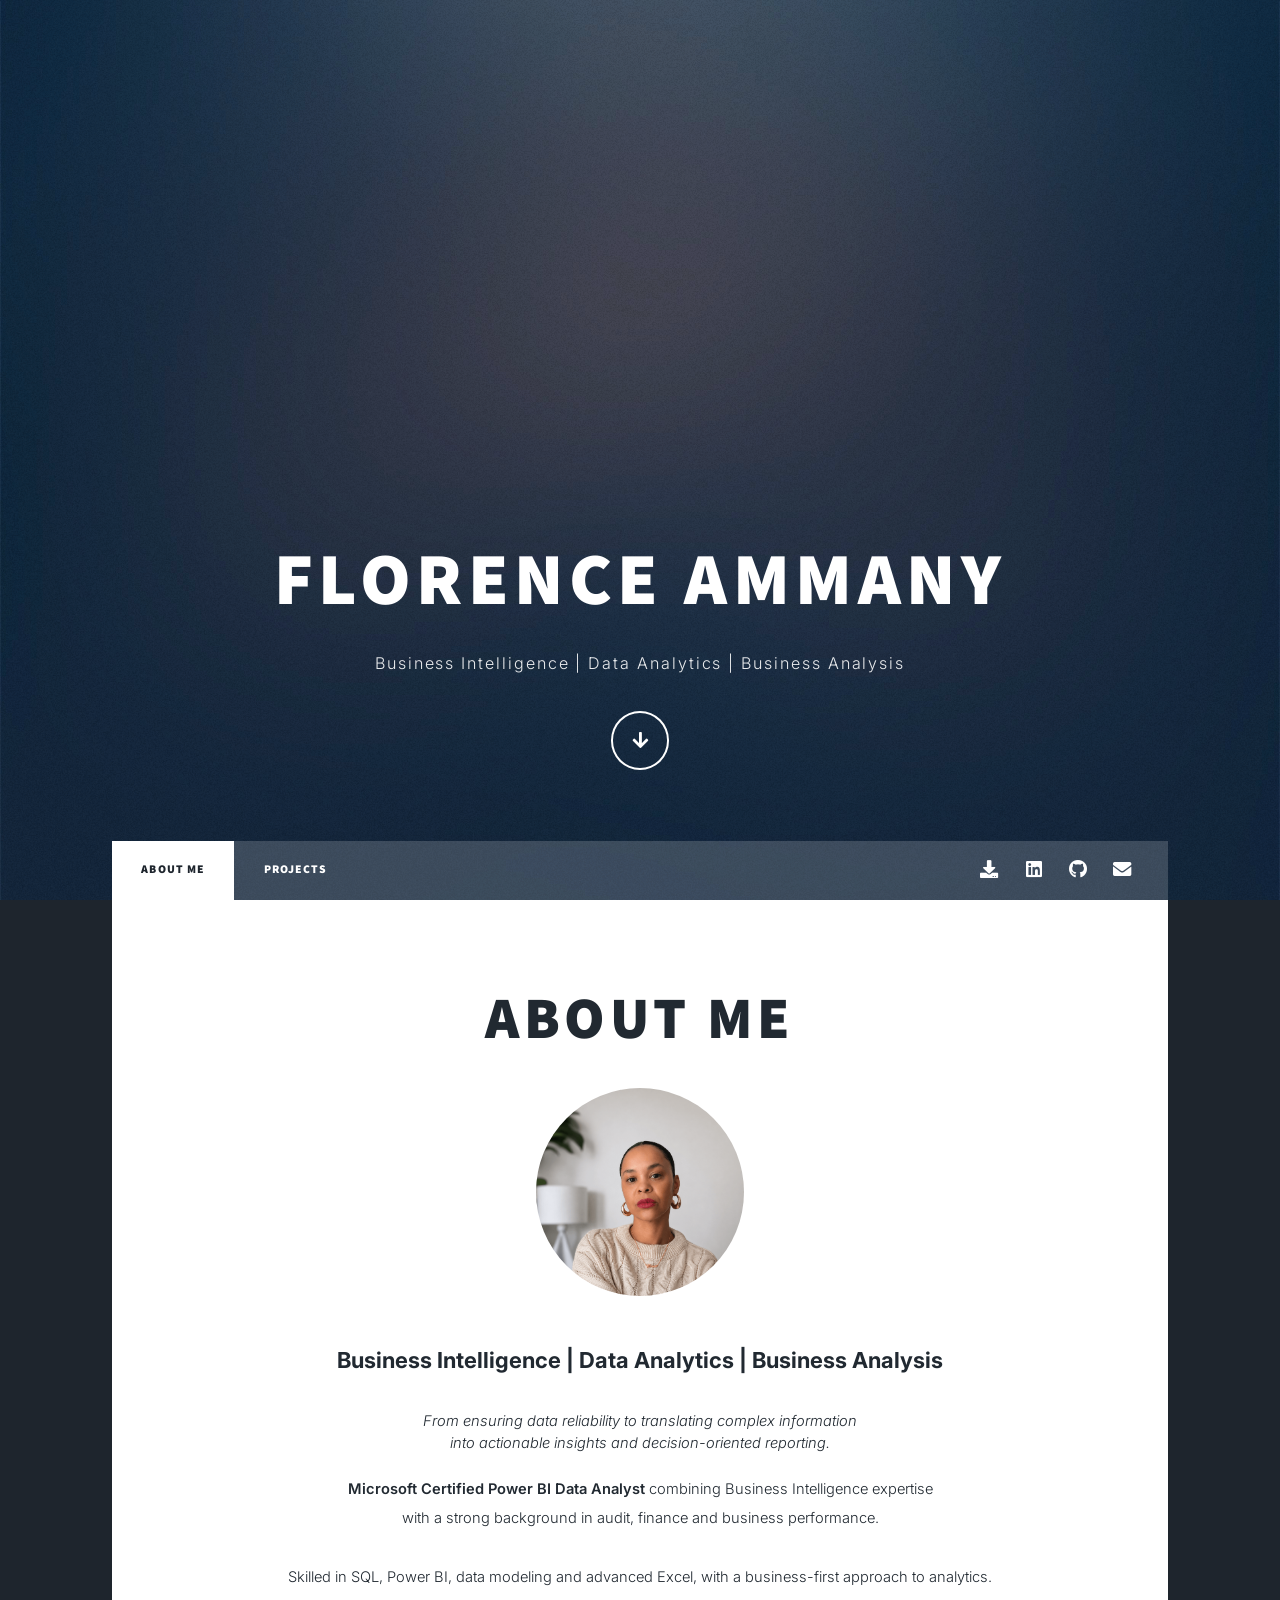
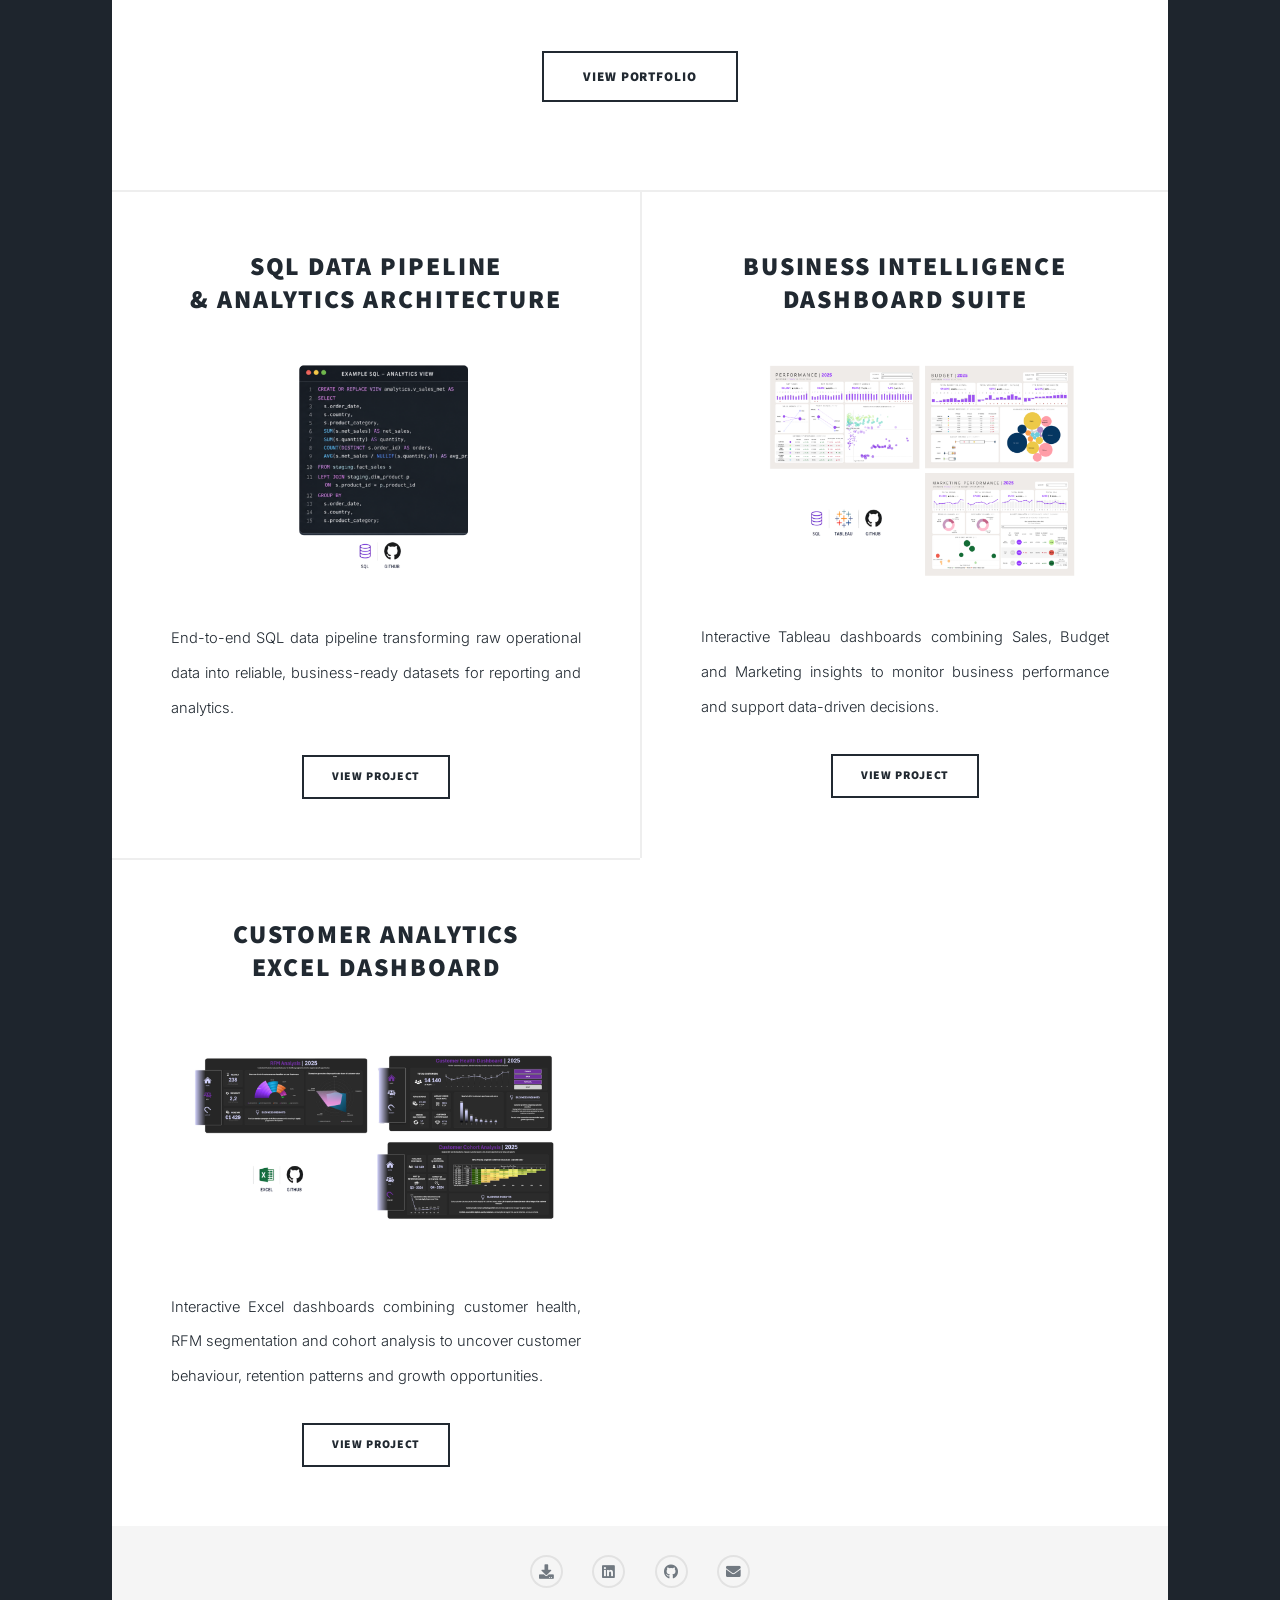
==== commit 732a4de5: "Update index.html" ====
--- a/index.html
+++ b/index.html
@@ -60,7 +60,7 @@
 									<p><strong class="about-title">Business Intelligence | Data Analytics | Business Analysis</strong><br /></p>
 									<p class="tagline">From ensuring data reliability to translating complex information<br />into actionable insights and decision-oriented reporting.</p>
 									<p class="about-description"><strong>Microsoft Certified Power BI Data Analyst </strong>combining Business Intelligence expertise<br />with a strong background in audit, finance and business performance.
-<br />Skilled in SQL, Power BI, data modeling and advanced Excel, with a business-first approach to analytics.</p>
+<br /><br />Skilled in SQL, Power BI, data modeling and advanced Excel, with a business-first approach to analytics.</p>
 								</header>
 								<ul class="actions special">
 									<li><a href="#projects" class="button large scrolly">View Portfolio</a></li>
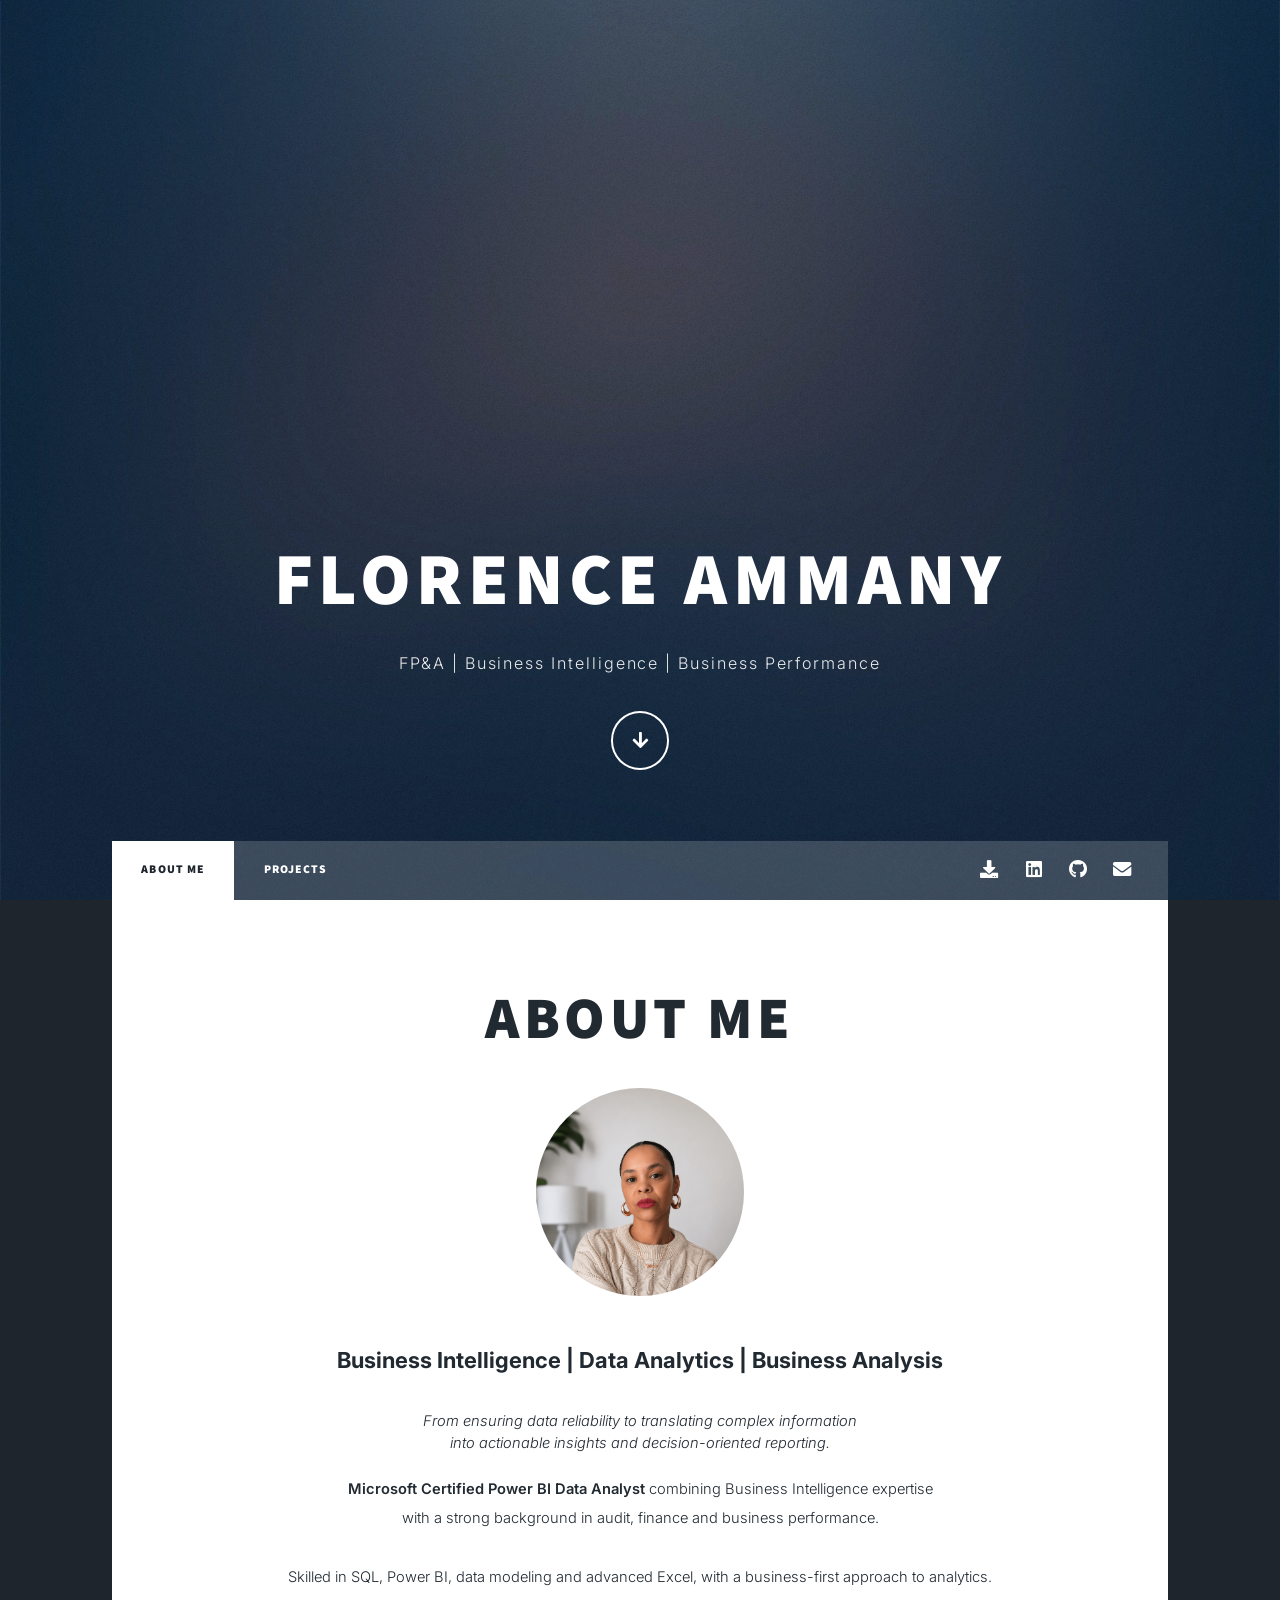
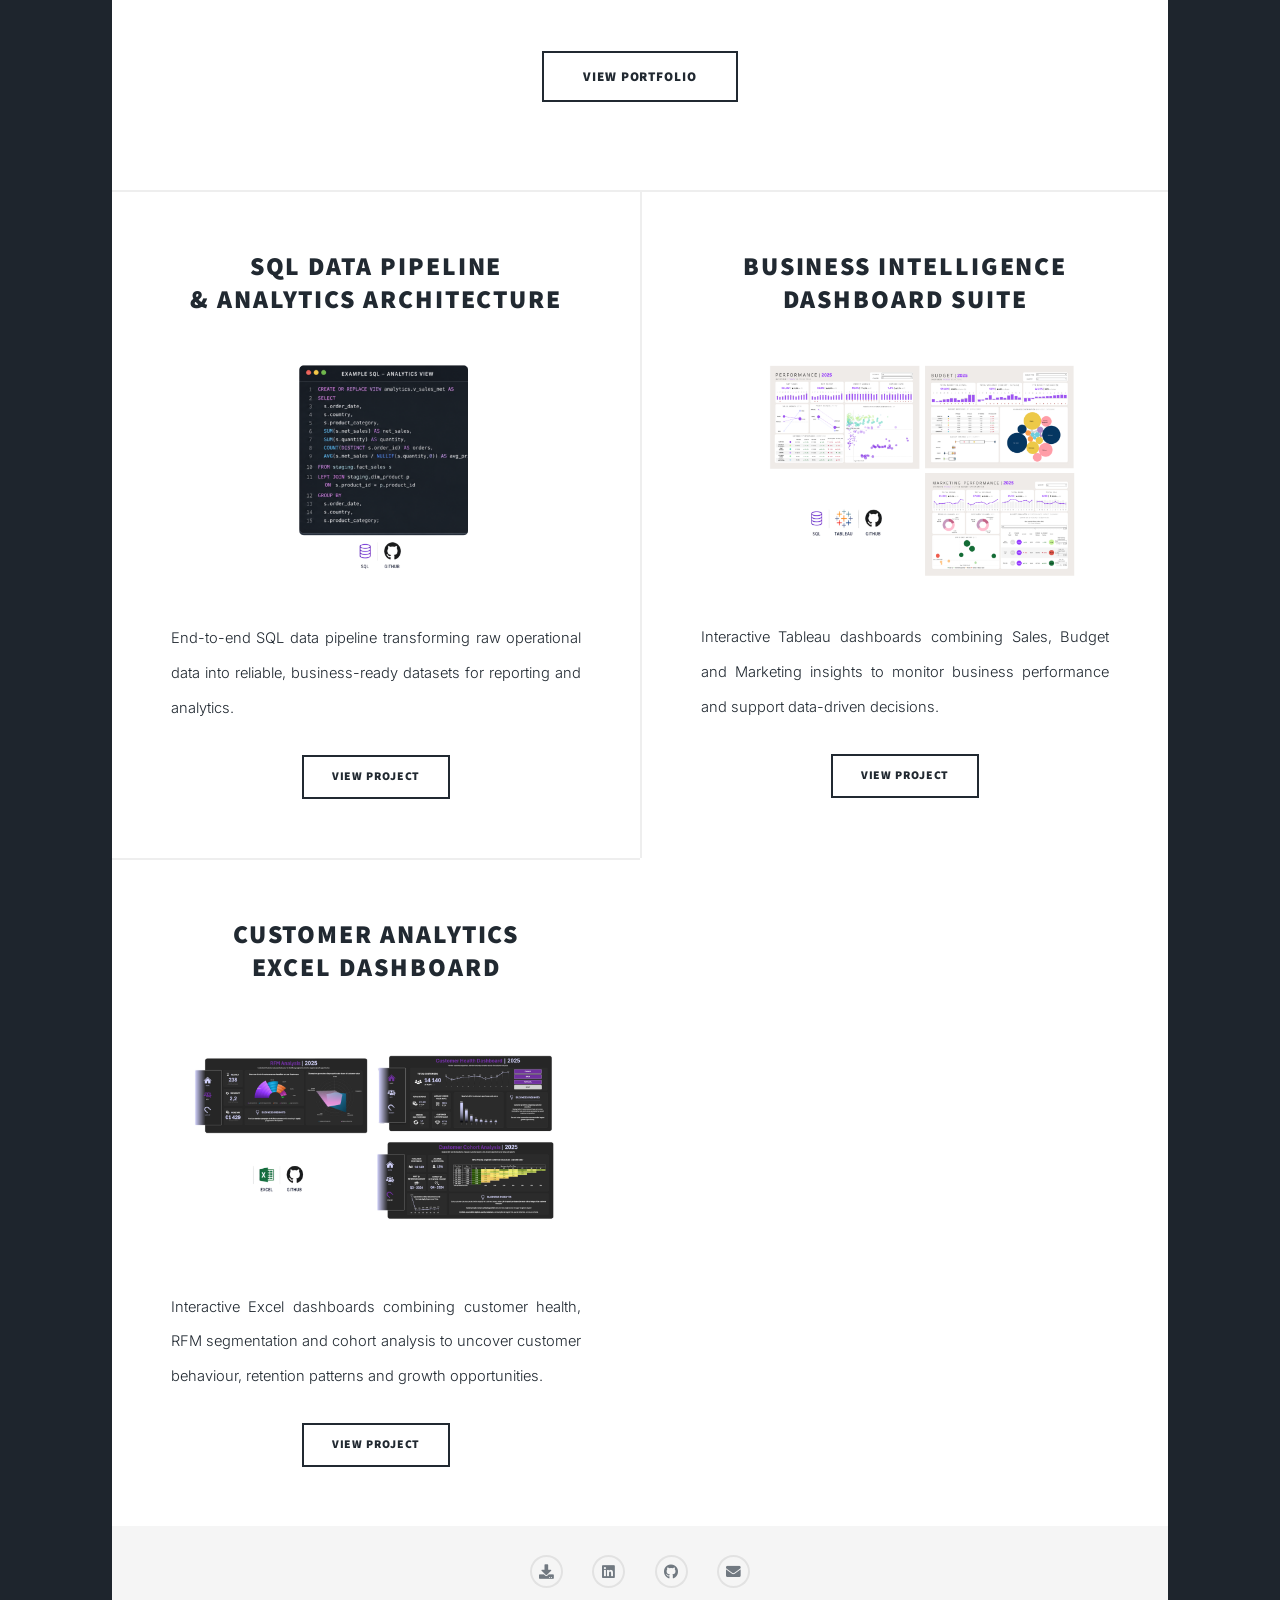
==== commit 7361c6b7: "Update index.html" ====
--- a/index.html
+++ b/index.html
@@ -24,7 +24,7 @@
 					<div id="intro">
 						<h1>Florence Ammany
 						</h1>
-						<p class="job-title"> Business Intelligence | Data Analytics | Business Analysis</p>
+						<p class="job-title"> FP&A | Business Intelligence | Business Performance </p>
 						<ul class="actions">
 							<li><a href="#header" class="button icon solid solo fa-arrow-down scrolly">Continue</a></li>
 						</ul>
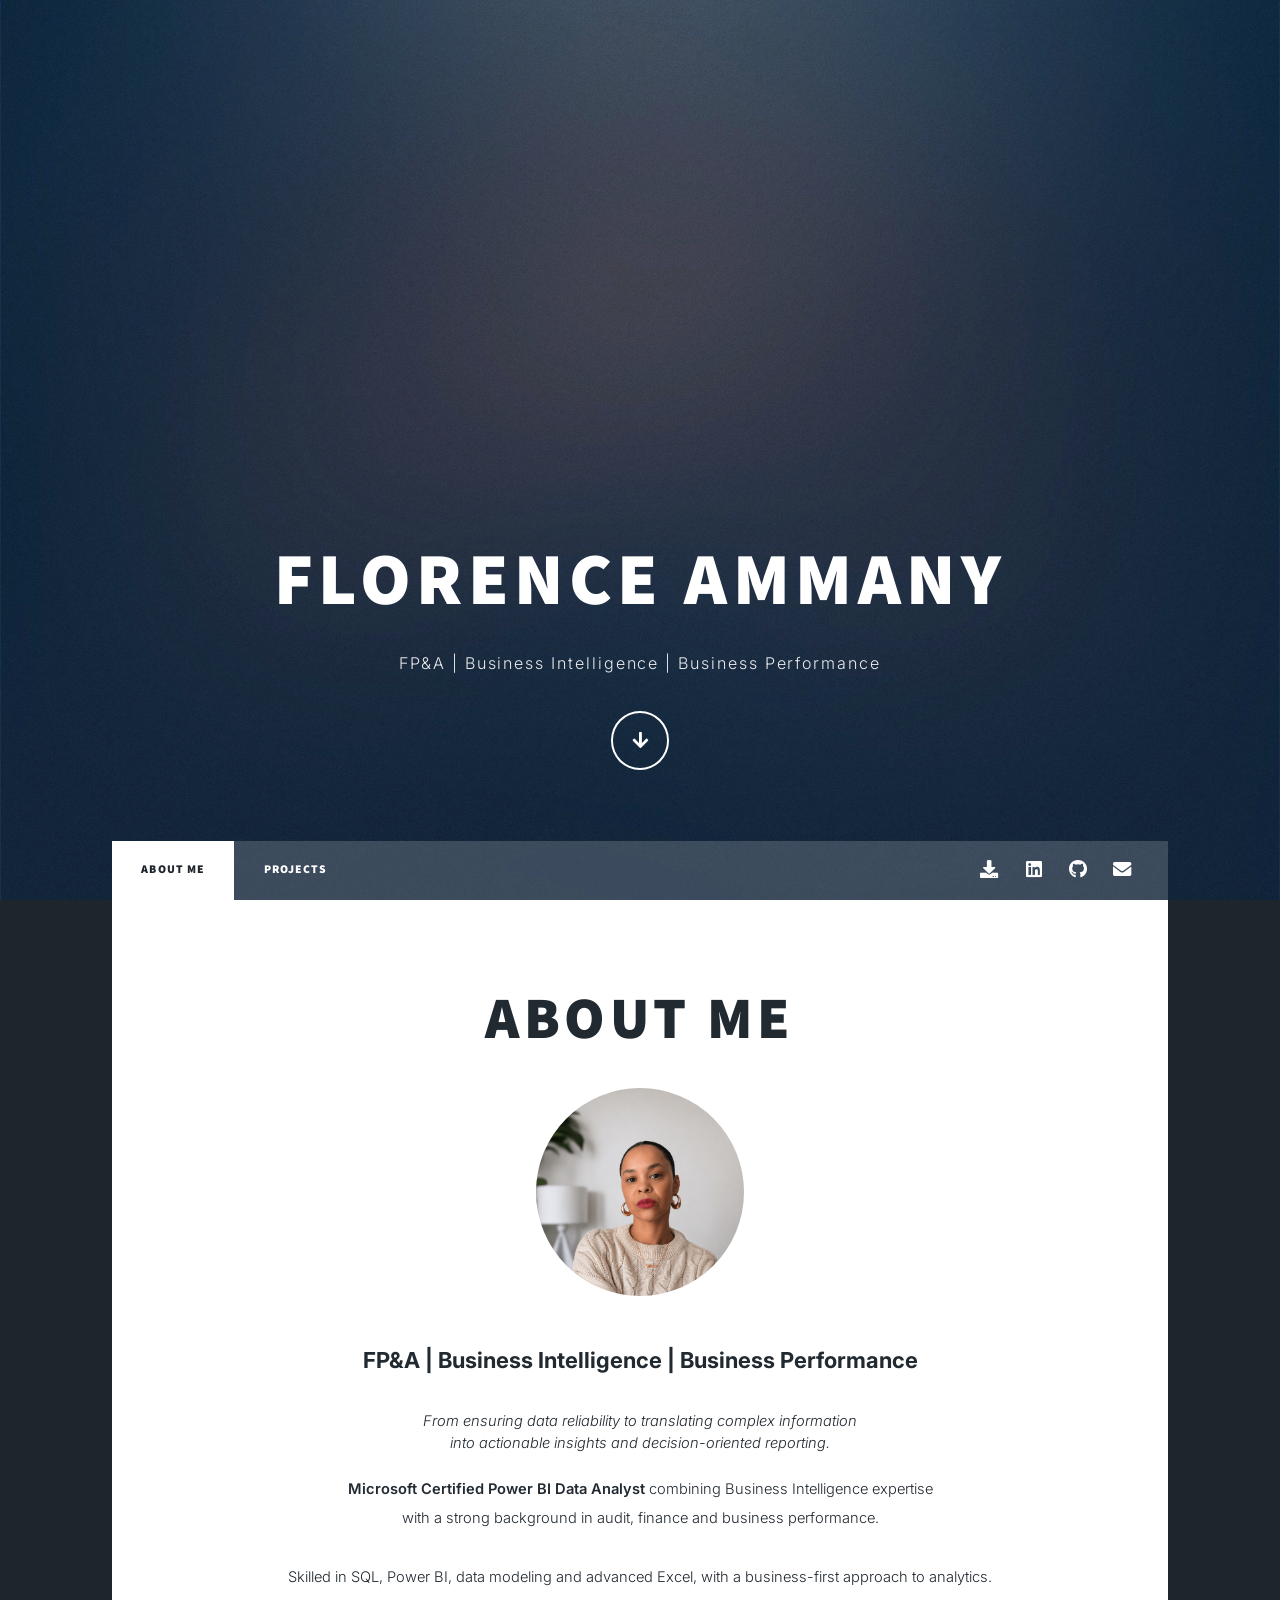
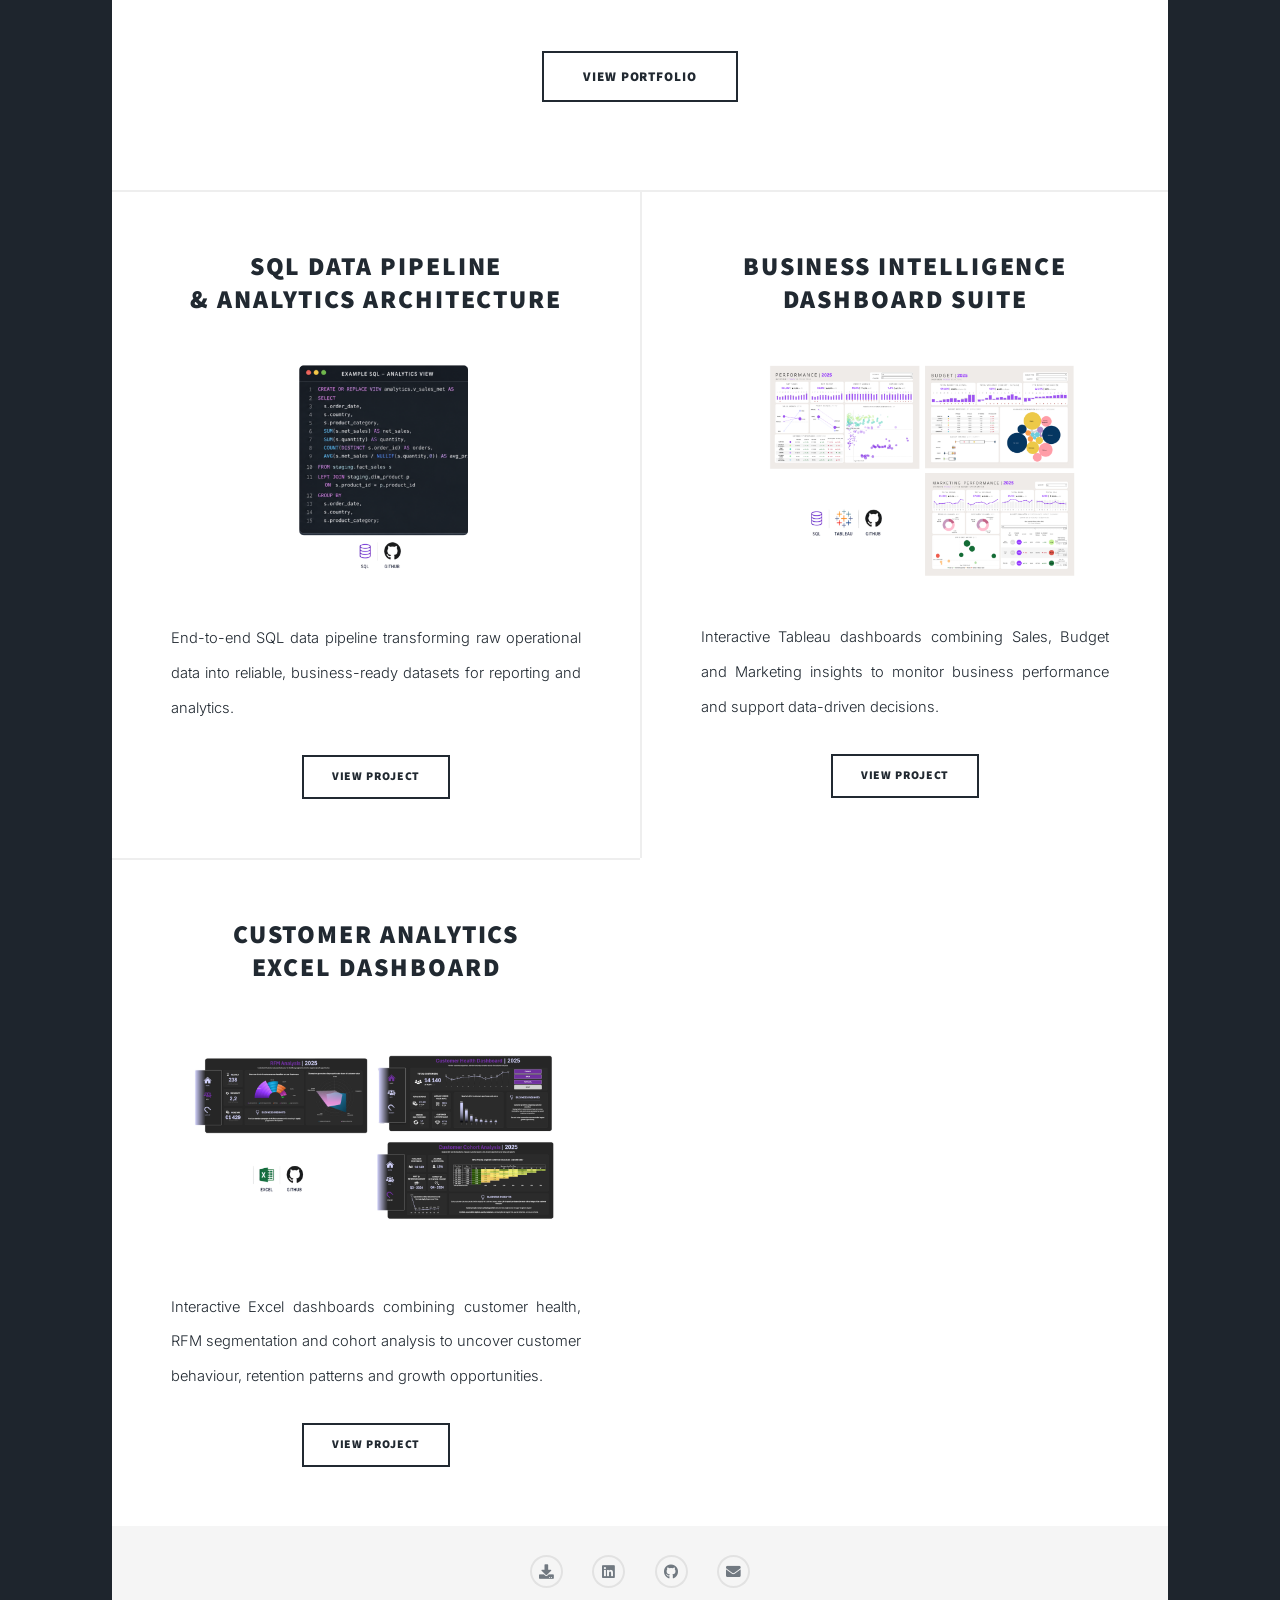
==== commit 4a70ac72: "Update index.html" ====
--- a/index.html
+++ b/index.html
@@ -57,7 +57,7 @@
 								<header class="major">
 									<h2>About me</h2>
 									<a href="#" class="image profile"><img src="images/FA.png" alt="Florence Ammany" /></a>
-									<p><strong class="about-title">Business Intelligence | Data Analytics | Business Analysis</strong><br /></p>
+									<p><strong class="about-title">FP&A | Business Intelligence | Business Performance</strong><br /></p>
 									<p class="tagline">From ensuring data reliability to translating complex information<br />into actionable insights and decision-oriented reporting.</p>
 									<p class="about-description"><strong>Microsoft Certified Power BI Data Analyst </strong>combining Business Intelligence expertise<br />with a strong background in audit, finance and business performance.
 <br /><br />Skilled in SQL, Power BI, data modeling and advanced Excel, with a business-first approach to analytics.</p>
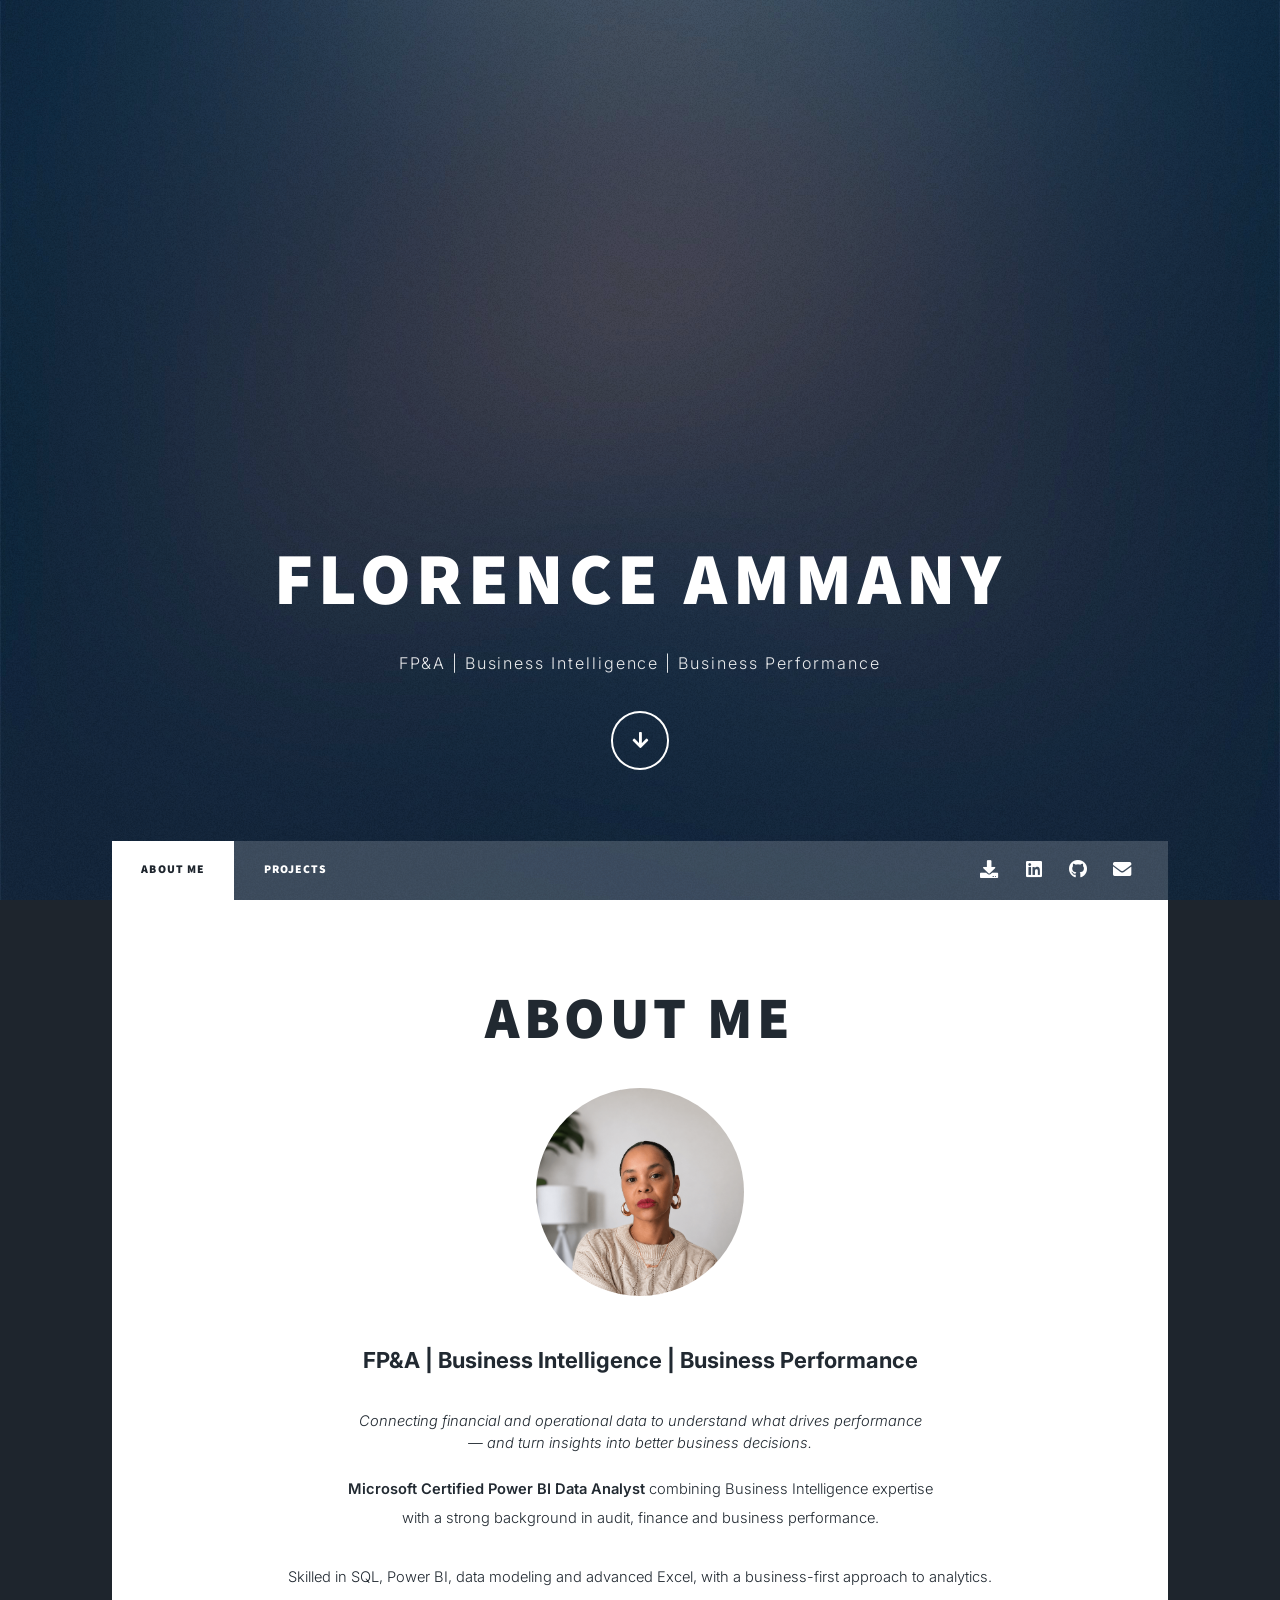
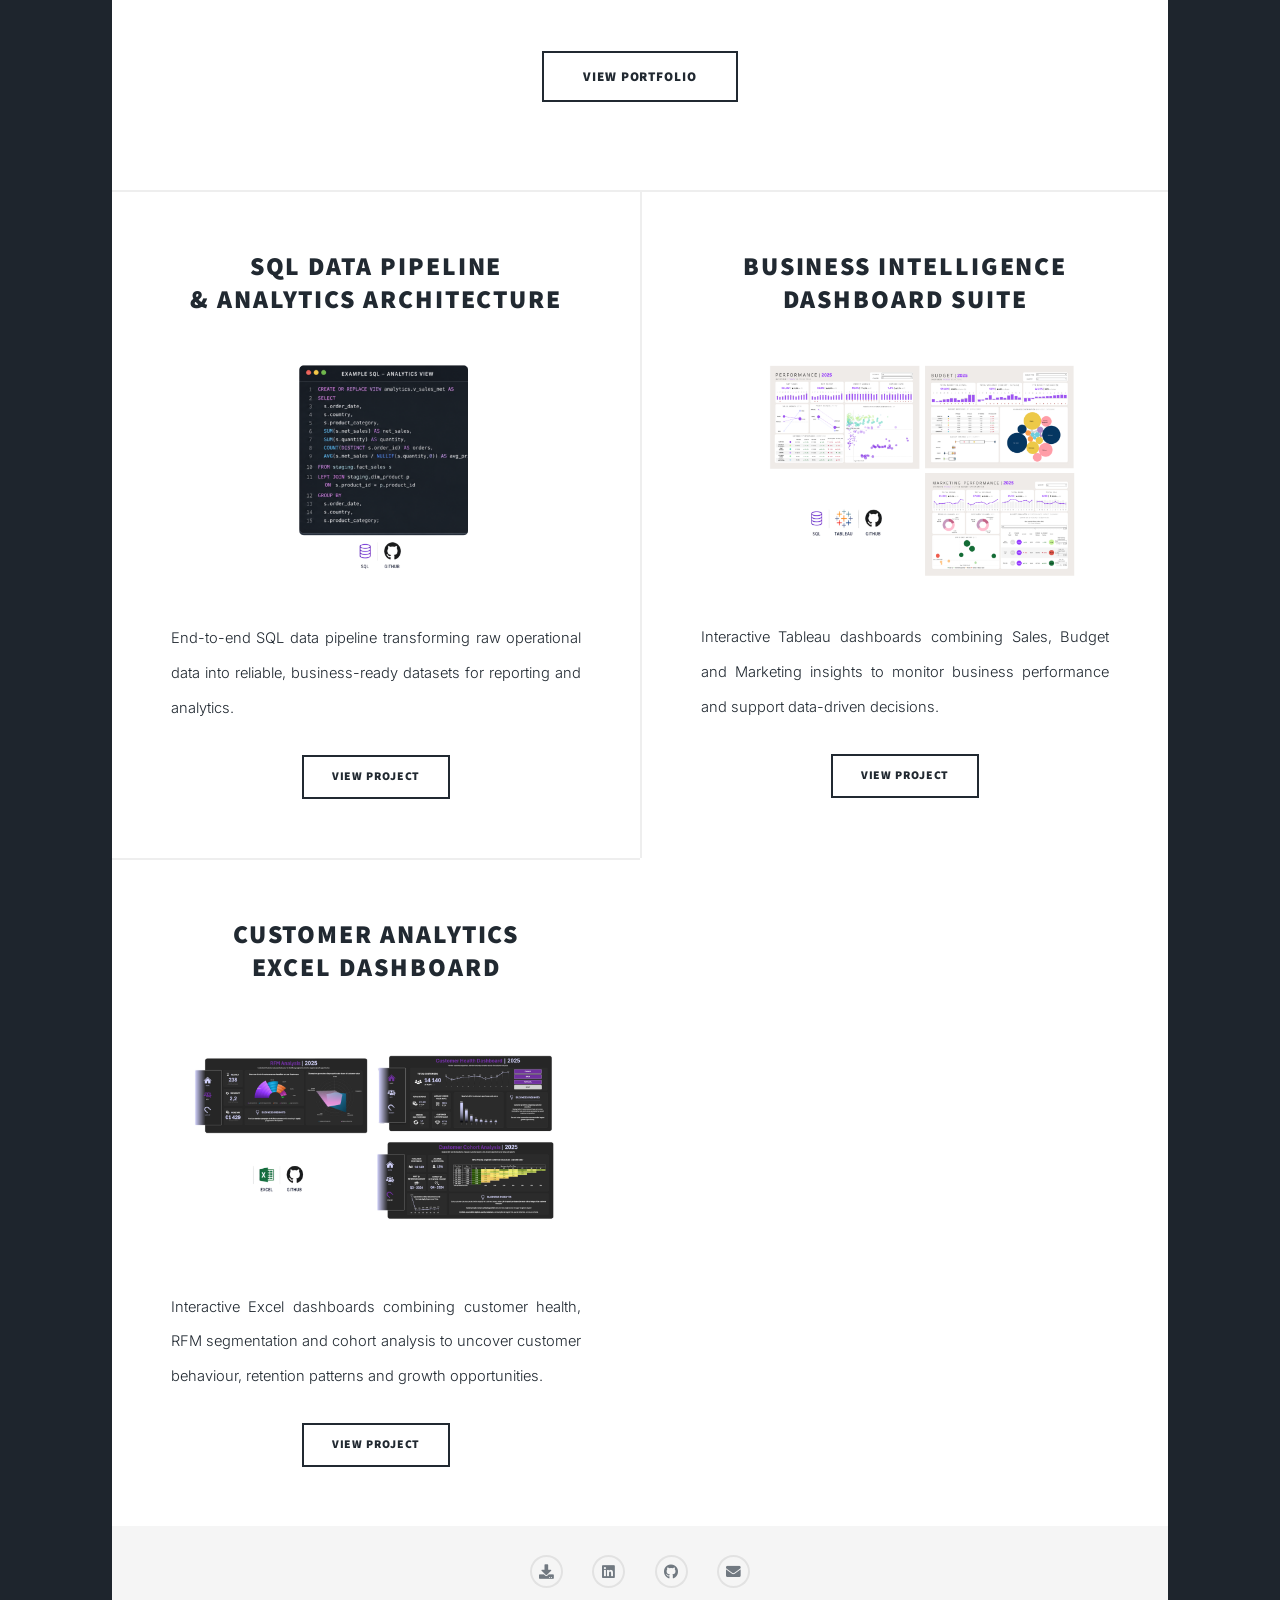
==== commit 7e3dd69f: "Update index.html" ====
--- a/index.html
+++ b/index.html
@@ -58,7 +58,7 @@
 									<h2>About me</h2>
 									<a href="#" class="image profile"><img src="images/FA.png" alt="Florence Ammany" /></a>
 									<p><strong class="about-title">FP&A | Business Intelligence | Business Performance</strong><br /></p>
-									<p class="tagline">From ensuring data reliability to translating complex information<br />into actionable insights and decision-oriented reporting.</p>
+									<p class="tagline">Connecting financial and operational data to understand what drives performance<br /> — and turn insights into better business decisions.</p>
 									<p class="about-description"><strong>Microsoft Certified Power BI Data Analyst </strong>combining Business Intelligence expertise<br />with a strong background in audit, finance and business performance.
 <br /><br />Skilled in SQL, Power BI, data modeling and advanced Excel, with a business-first approach to analytics.</p>
 								</header>
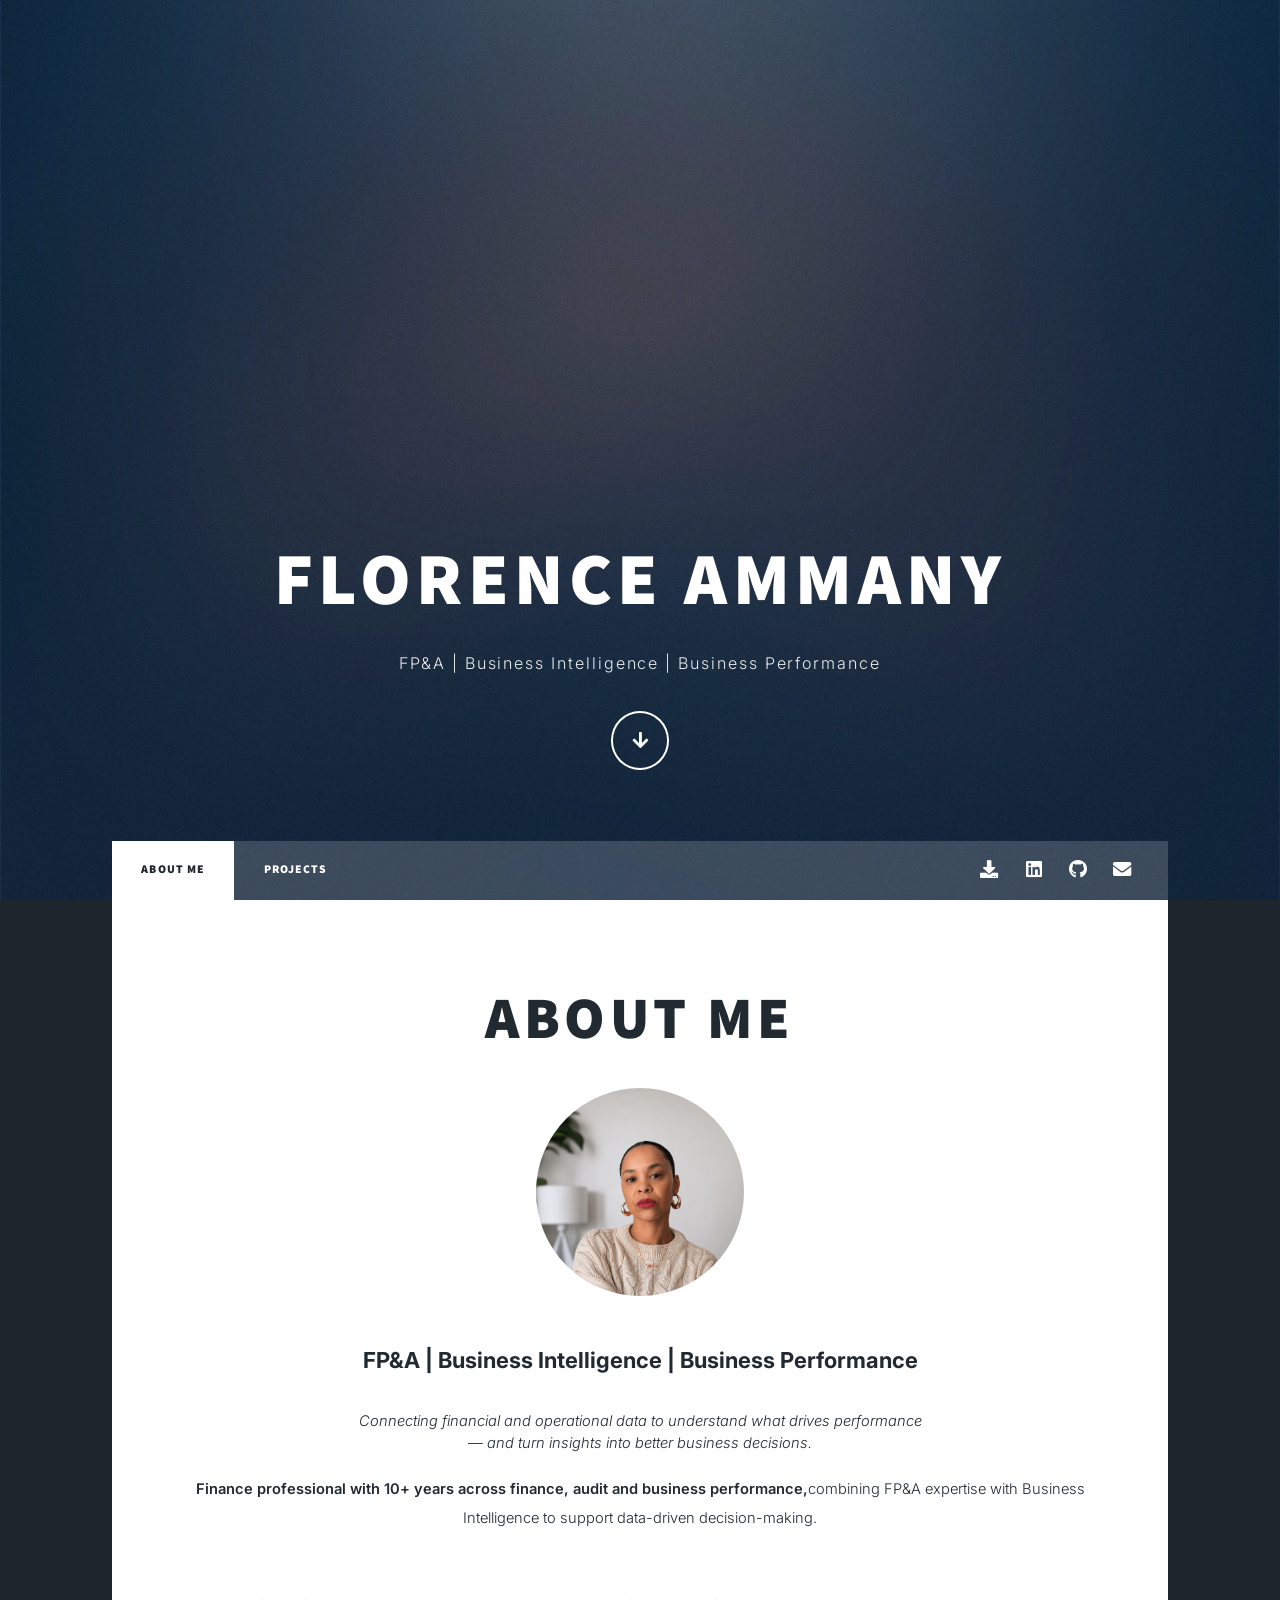
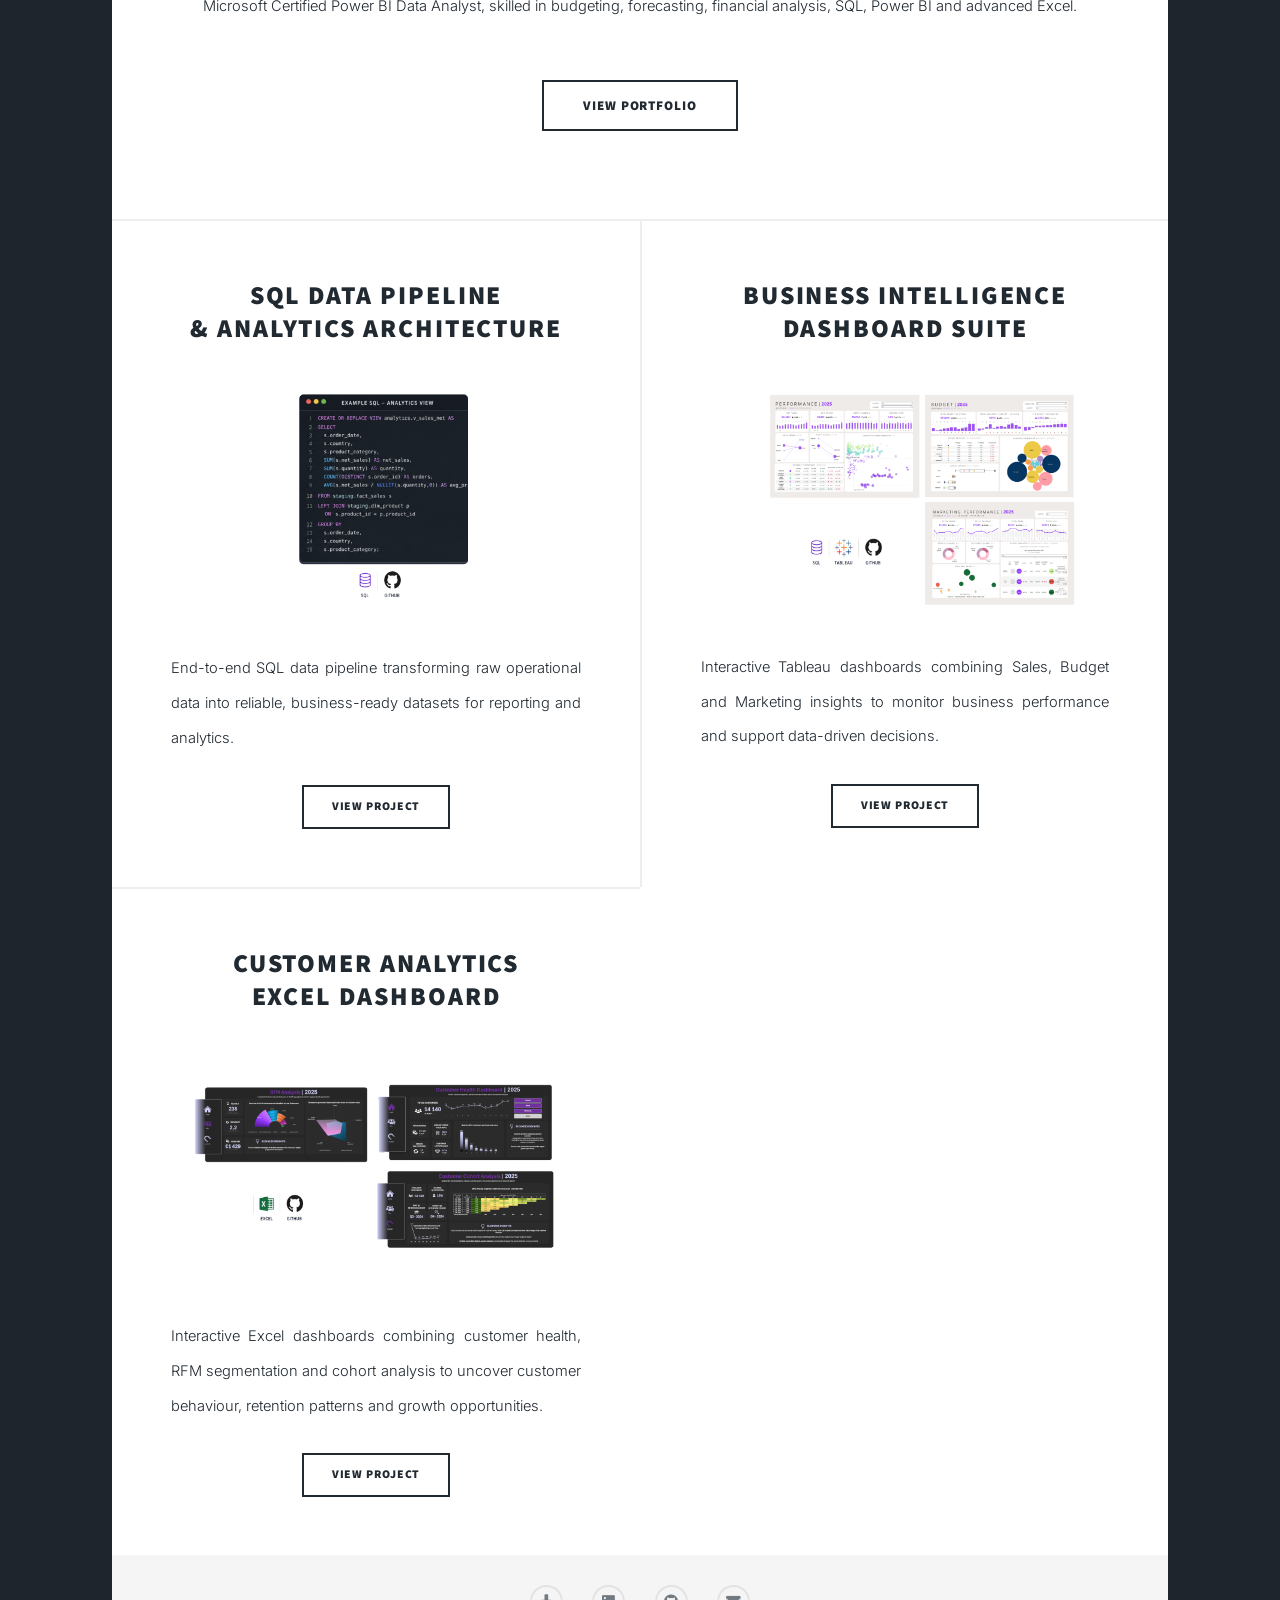
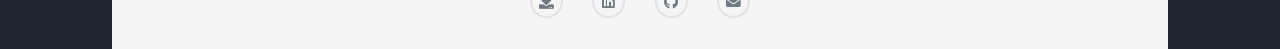
==== commit 36947acc: "Revise portfolio details and enhance descriptions Updated the portfolio content and improved the des" ====
--- a/index.html
+++ b/index.html
@@ -59,8 +59,8 @@
 									<a href="#" class="image profile"><img src="images/FA.png" alt="Florence Ammany" /></a>
 									<p><strong class="about-title">FP&A | Business Intelligence | Business Performance</strong><br /></p>
 									<p class="tagline">Connecting financial and operational data to understand what drives performance<br /> — and turn insights into better business decisions.</p>
-									<p class="about-description"><strong>Microsoft Certified Power BI Data Analyst </strong>combining Business Intelligence expertise<br />with a strong background in audit, finance and business performance.
-<br /><br />Skilled in SQL, Power BI, data modeling and advanced Excel, with a business-first approach to analytics.</p>
+									<p class="about-description"><strong>Finance professional with 10+ years across finance, audit and business performance,</strong>combining FP&A expertise with Business Intelligence to support data-driven decision-making.<br />
+<br /><br />Microsoft Certified Power BI Data Analyst, skilled in budgeting, forecasting, financial analysis, SQL, Power BI and advanced Excel.</p>
 								</header>
 								<ul class="actions special">
 									<li><a href="#projects" class="button large scrolly">View Portfolio</a></li>
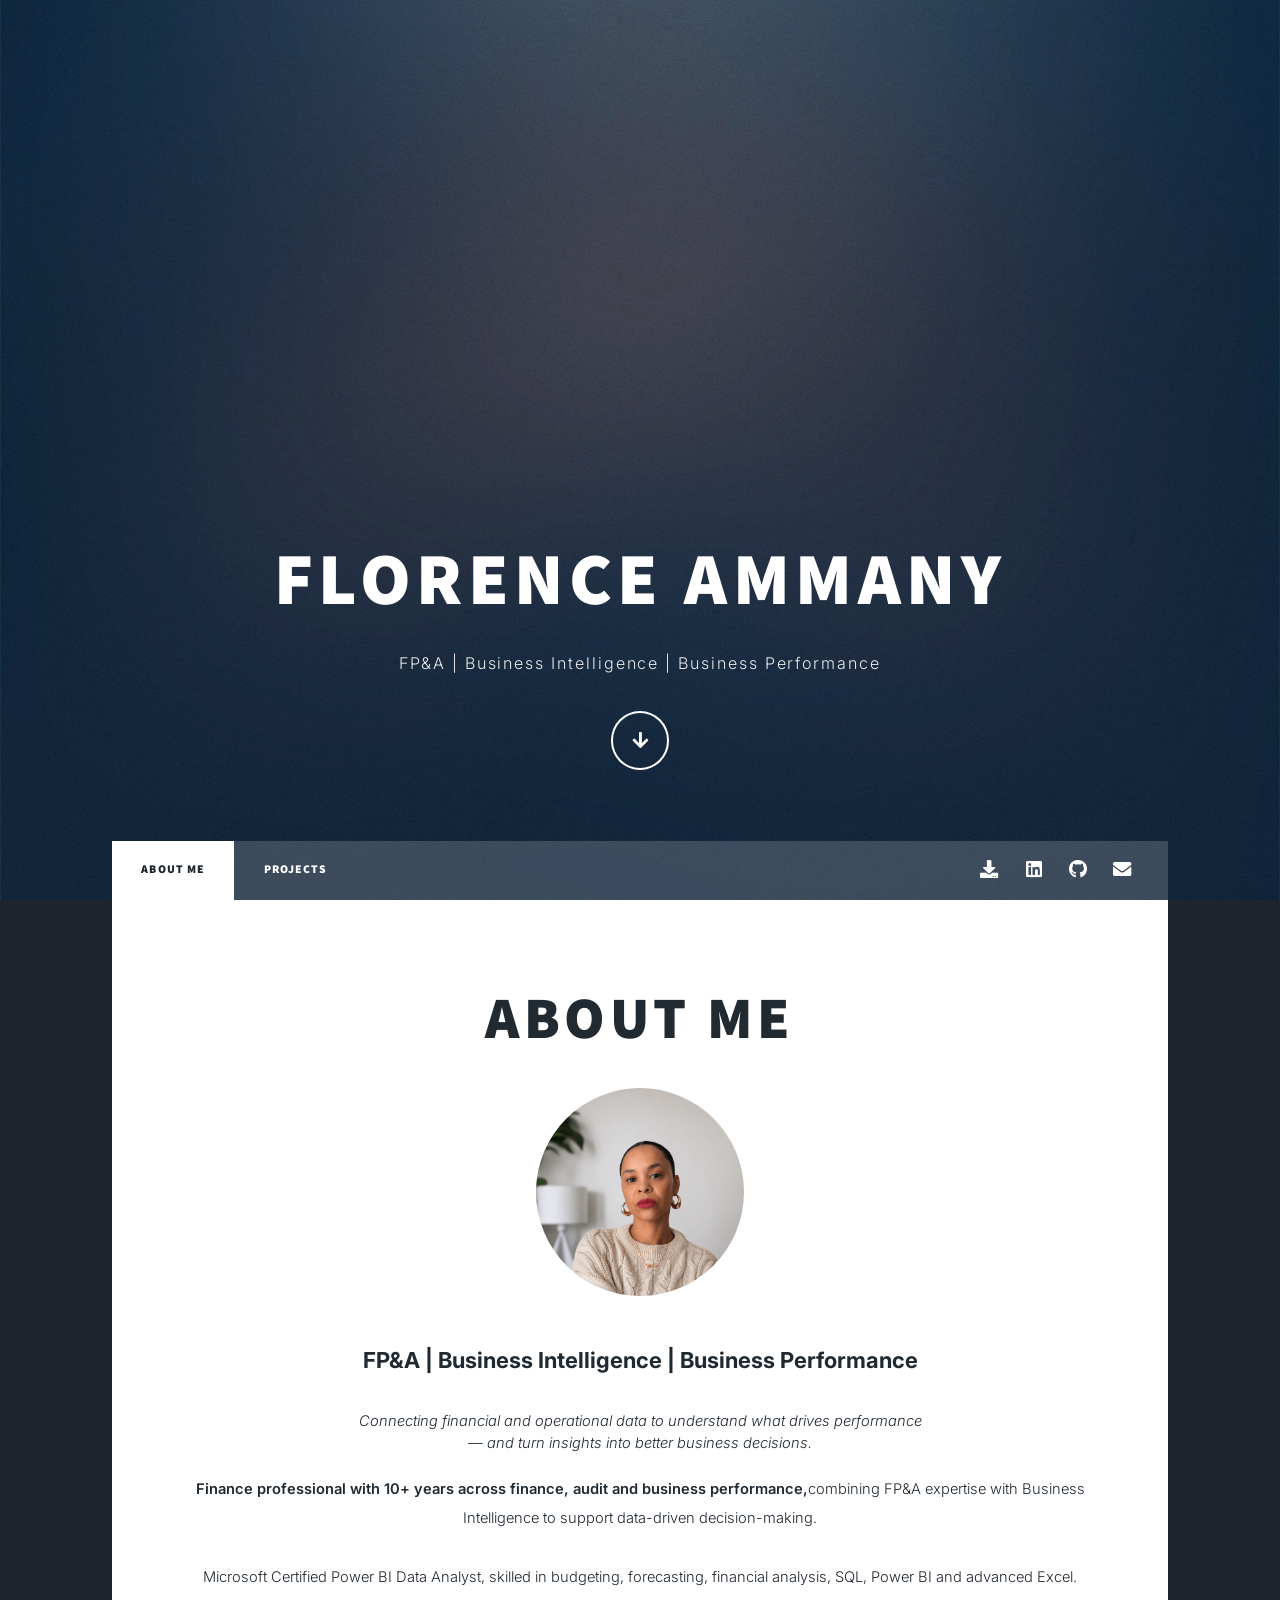
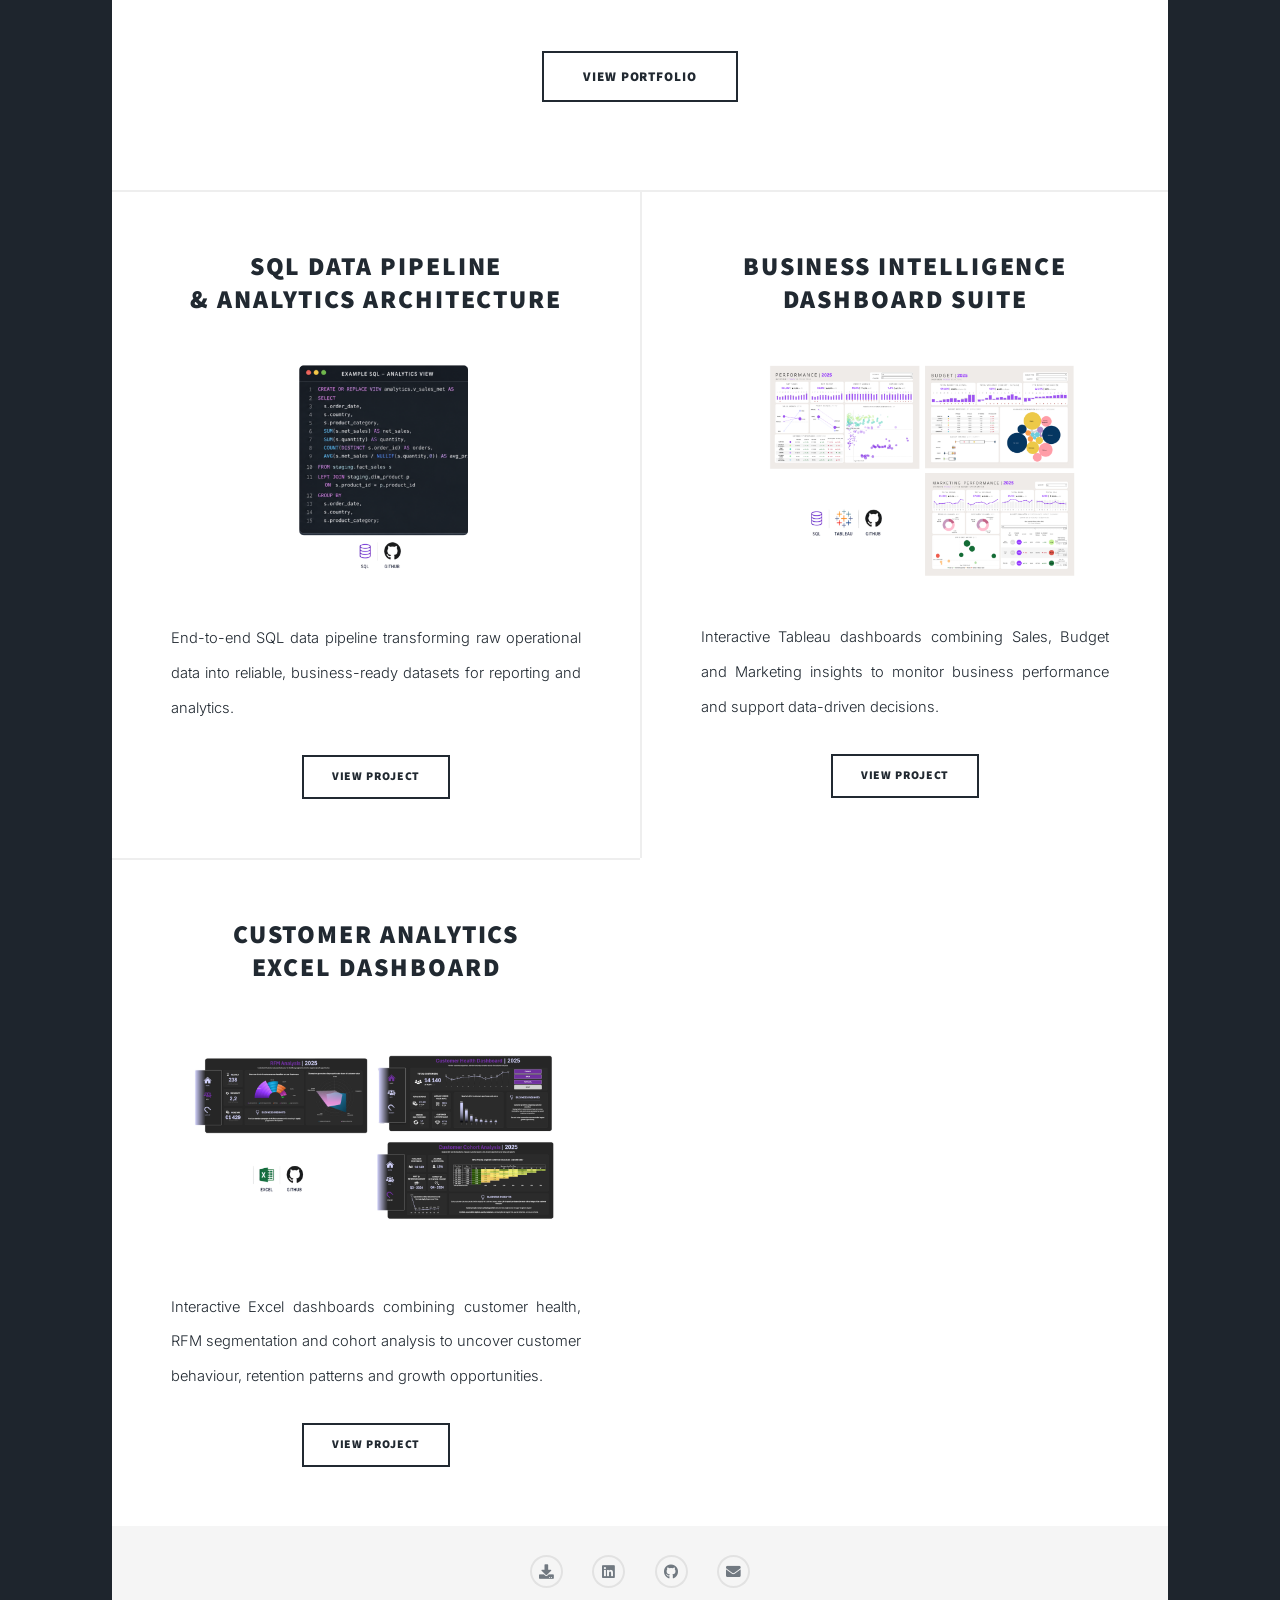
==== commit 50406335: "Update index.html" ====
--- a/index.html
+++ b/index.html
@@ -60,7 +60,7 @@
 									<p><strong class="about-title">FP&A | Business Intelligence | Business Performance</strong><br /></p>
 									<p class="tagline">Connecting financial and operational data to understand what drives performance<br /> — and turn insights into better business decisions.</p>
 									<p class="about-description"><strong>Finance professional with 10+ years across finance, audit and business performance,</strong>combining FP&A expertise with Business Intelligence to support data-driven decision-making.<br />
-<br /><br />Microsoft Certified Power BI Data Analyst, skilled in budgeting, forecasting, financial analysis, SQL, Power BI and advanced Excel.</p>
+<br />Microsoft Certified Power BI Data Analyst, skilled in budgeting, forecasting, financial analysis, SQL, Power BI and advanced Excel.</p>
 								</header>
 								<ul class="actions special">
 									<li><a href="#projects" class="button large scrolly">View Portfolio</a></li>
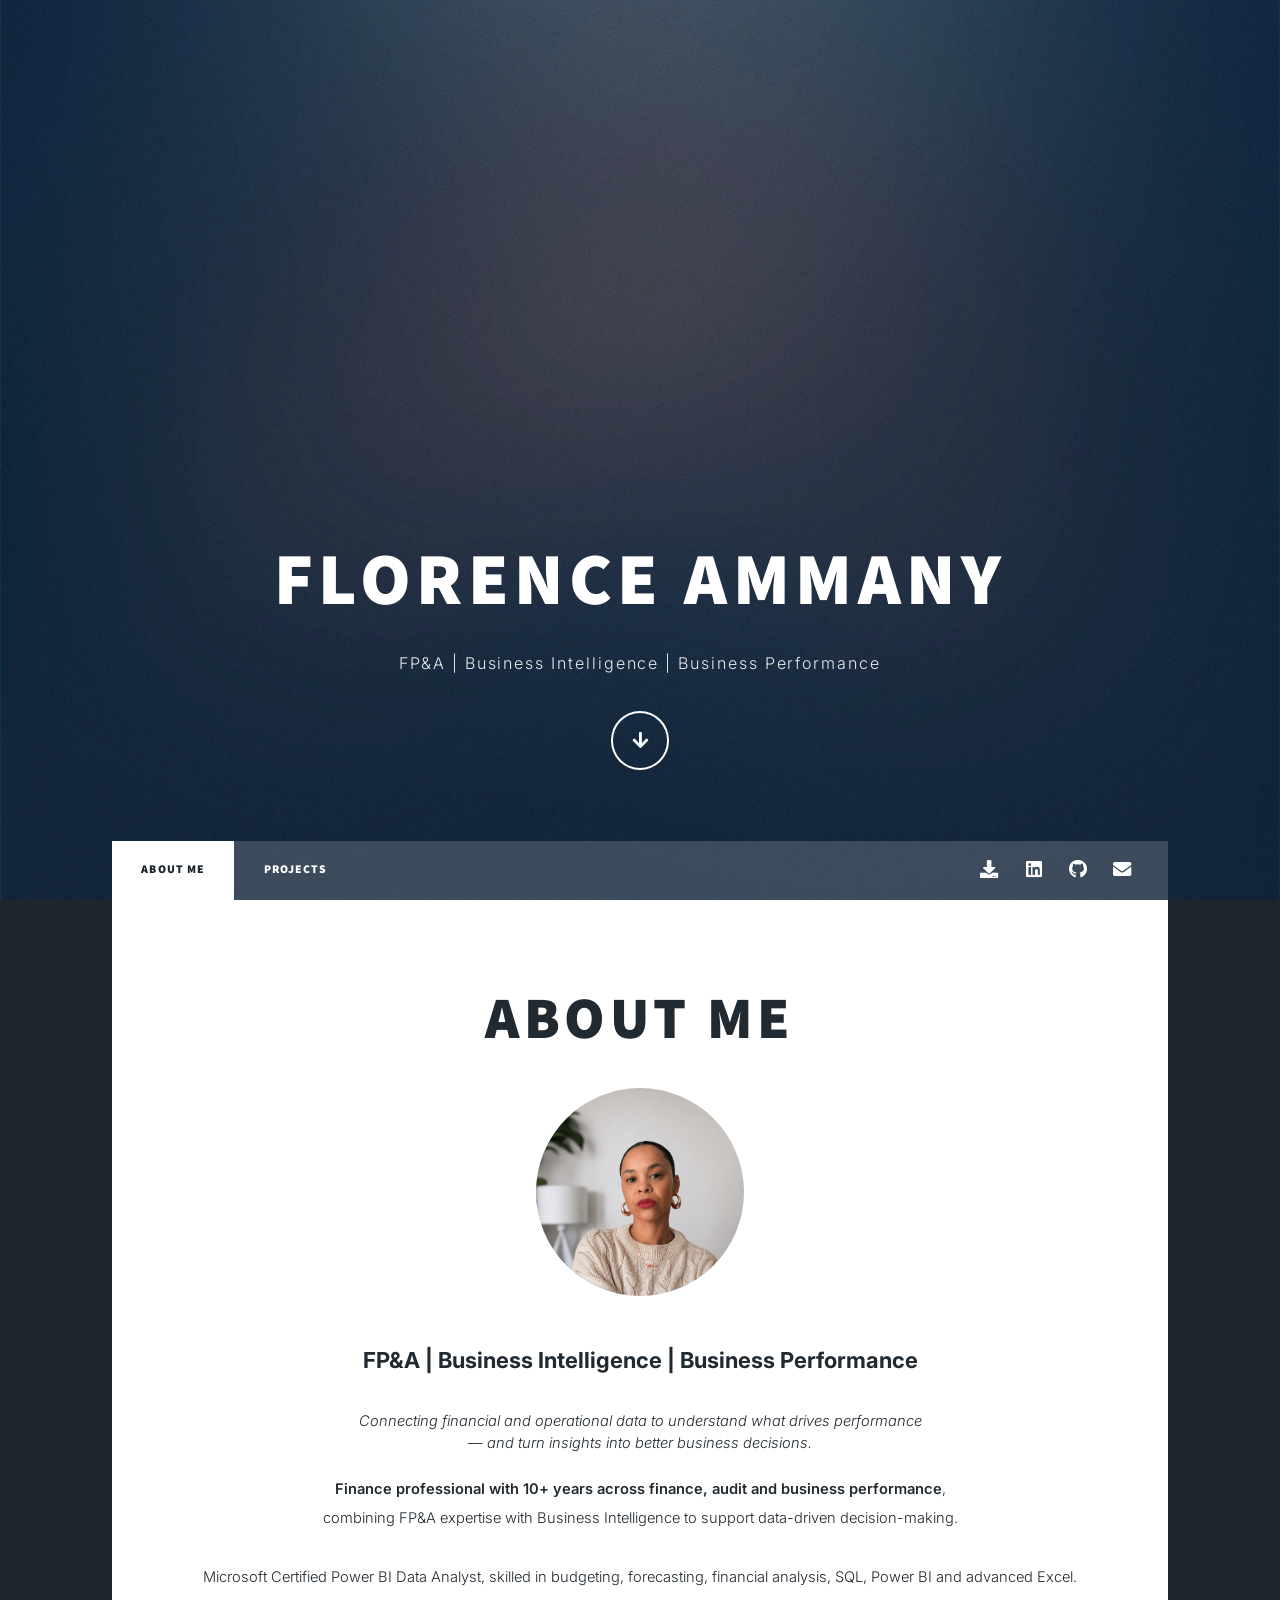
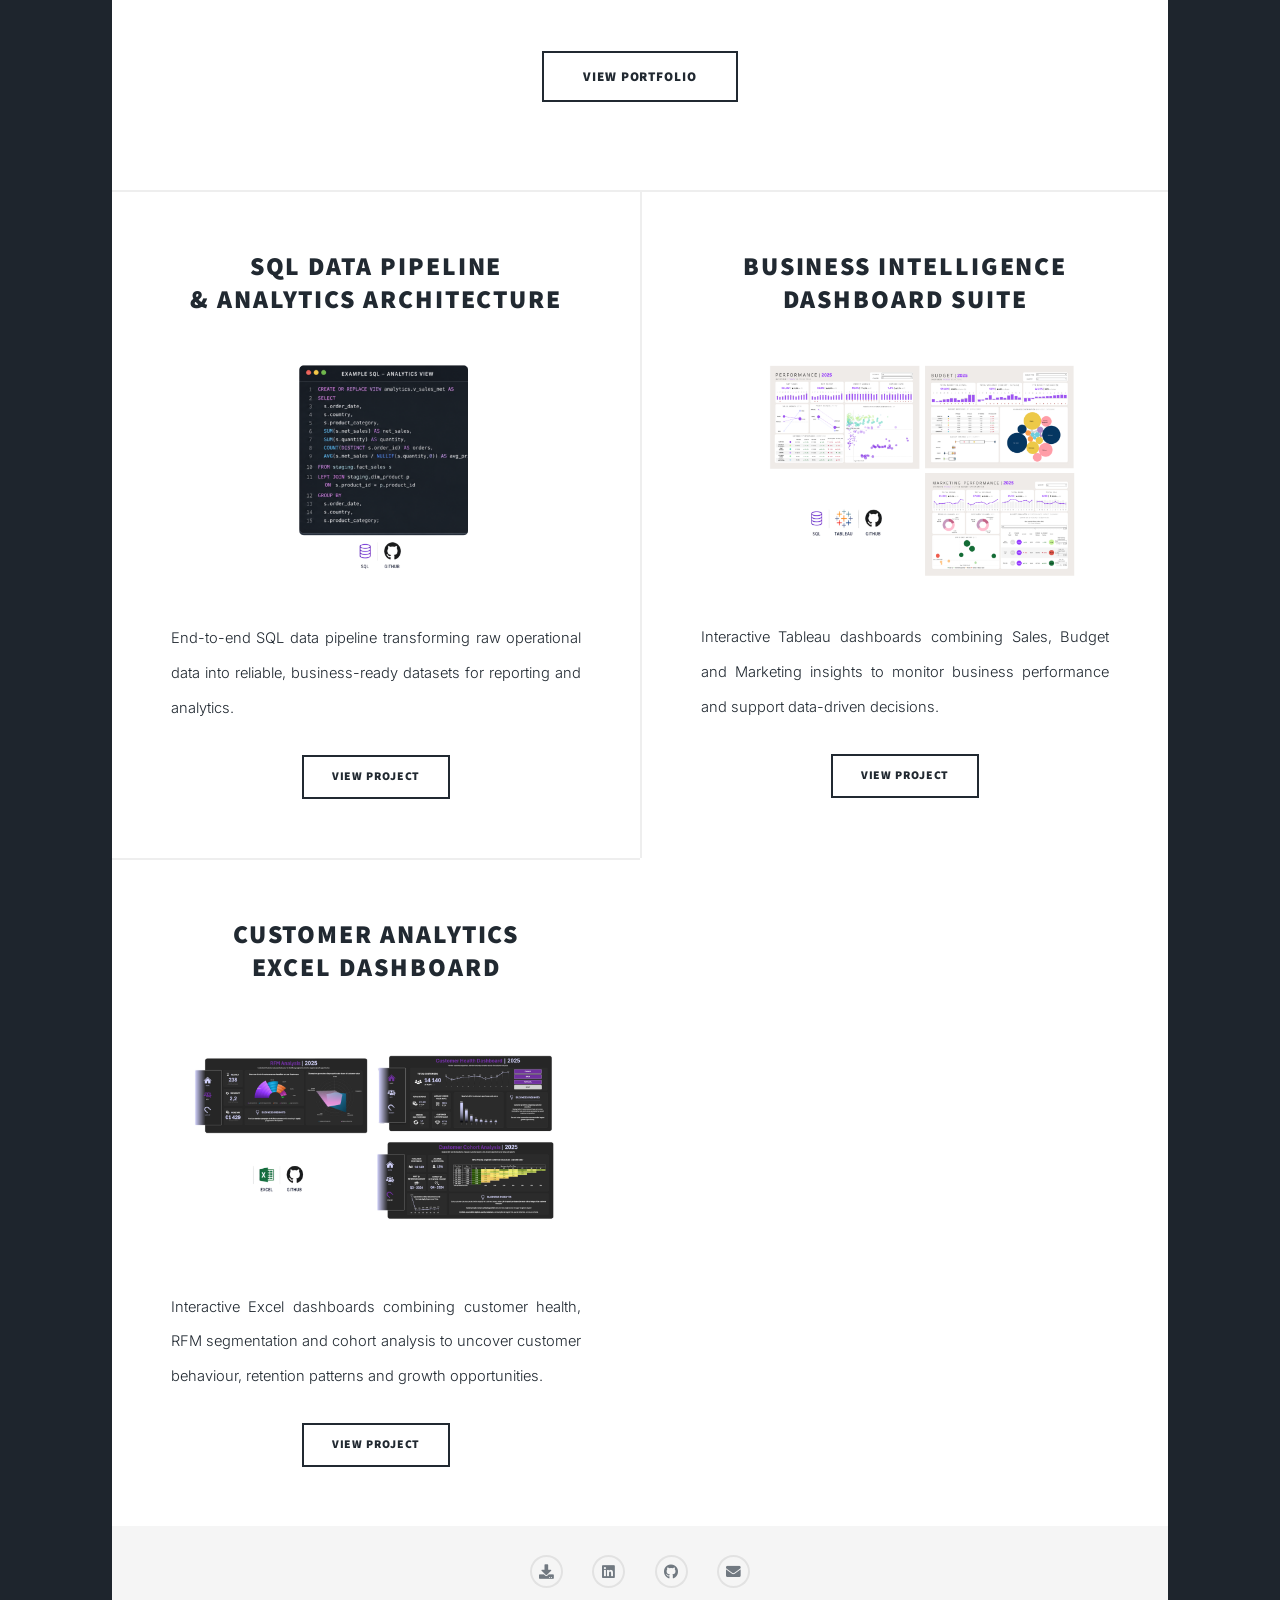
==== commit d42f19e4: "Update index.html" ====
--- a/index.html
+++ b/index.html
@@ -59,7 +59,7 @@
 									<a href="#" class="image profile"><img src="images/FA.png" alt="Florence Ammany" /></a>
 									<p><strong class="about-title">FP&A | Business Intelligence | Business Performance</strong><br /></p>
 									<p class="tagline">Connecting financial and operational data to understand what drives performance<br /> — and turn insights into better business decisions.</p>
-									<p class="about-description"><strong>Finance professional with 10+ years across finance, audit and business performance,</strong>combining FP&A expertise with Business Intelligence to support data-driven decision-making.<br />
+									<p class="about-description"><strong>Finance professional with 10+ years across finance, audit and business performance</strong>,<br />combining FP&A expertise with Business Intelligence to support data-driven decision-making.<br />
 <br />Microsoft Certified Power BI Data Analyst, skilled in budgeting, forecasting, financial analysis, SQL, Power BI and advanced Excel.</p>
 								</header>
 								<ul class="actions special">
